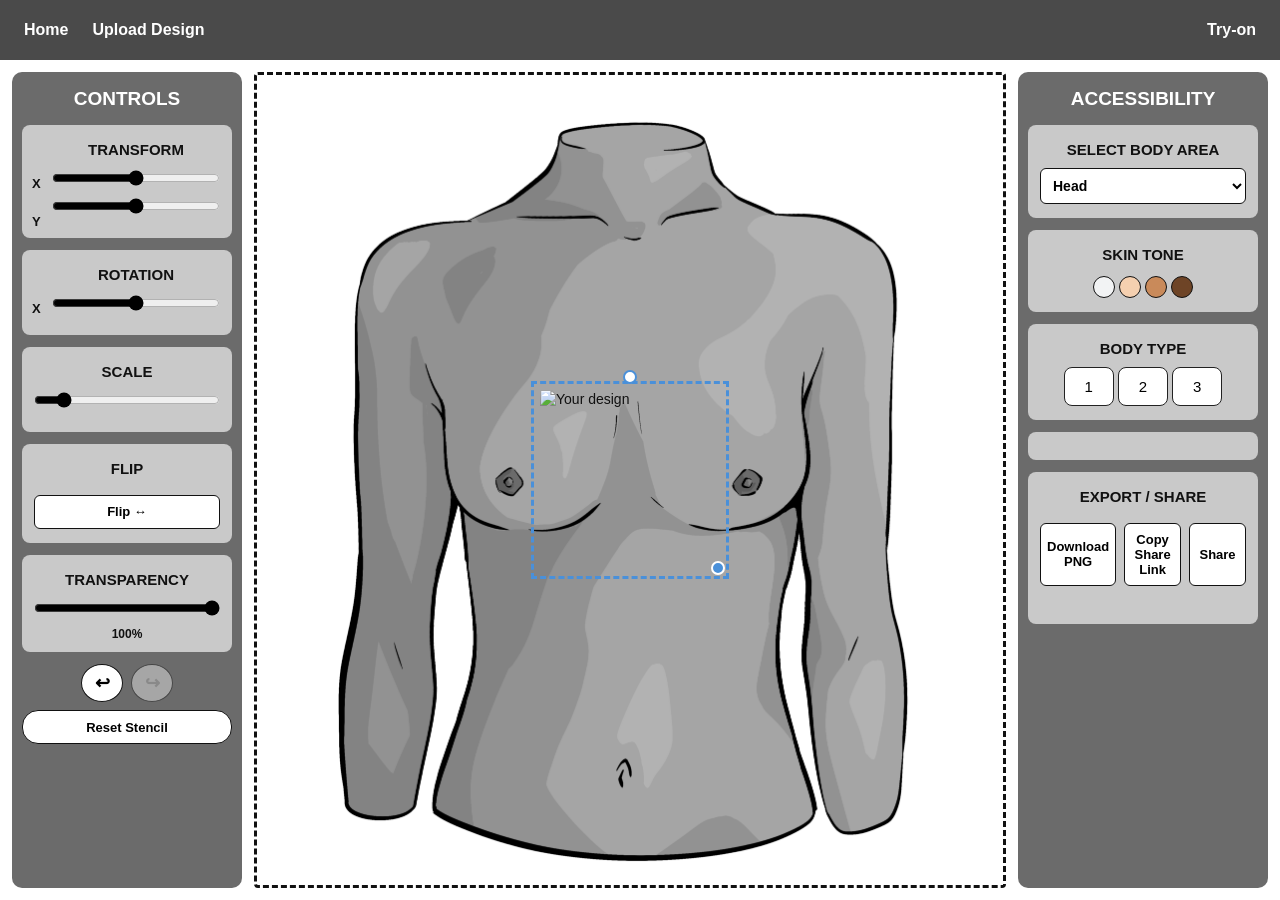
==== try-on.html @ 75bf4122 "ADD/FIX - transparency, flip & clip" ====
<!DOCTYPE html>
<html lang="en">
<head>
    <meta charset="UTF-8">
    <meta name="viewport" content="width=device-width, initial-scale=1.0">
    <title>Try-On</title>
    <link rel="icon" type="image/x-icon" href="./assets/favicon 2.png">
    <link rel="stylesheet" href="./css/style.css">

</head>

<body>
    <nav>
        <ul class="nav-links">
            <li><a href="./index.html">Home</a></li>
            <li><a href="./upload.html">Upload Design</a></li>
            <li><a href="/">Try-on</a></li>
        </ul>
    </nav>

<main id="content">

    <section class="left-column">
        <div class="transform-tools">
            <h2>Transform</h2>
            <input type="range" min="-3000" max="3000" value="0" class="slider" id="posX">
            <input type="range" min="-3000" max="3000" value="0" class="slider" id="posY">
        </div>

        <div class="rotation-tools">
            <h2>Rotation</h2>
            <input type="range" min="-180" max="180" value="0" class="slider" id="rotSlider">
        </div>

        <div class="scale-tools">
            <h2>Scale</h2>
            <input type="range" min="40" max="1127" value="220" class="slider" id="scaleSlider">
        </div>

        <div class="flip-tools">
            <h2>Flip</h2>
            <button id="flipHBtn">Flip ↔</button>
        </div>

        <div class="transp-tools">
            <h2>Transparency</h2>
            <input type="range" min="0" max="100" value="100" class="slider" id="opacitySlider">
            <span id="opacityValue">100%</span>
        </div>

        <div class="undo-redo">
            <h2>Undo/Redo</h2>
            <button id="undo-button">Undo</button>
            <button id="redo-button">Redo</button>
            <button id="resetStencilBtn">Reset Stencil</button>
        </div>
    </section>

    <section class="try-on-container">
        <h2>Try On</h2>
        <div class="try-on-area">
            <img id="imgBodyArea" alt="Body area">

            <div class="stencil-box" id="stencilBox">
                <div id="stencilClip">
                    <img id="imgStencil" alt="Your design">
                </div>
                <div class="resize-handle" id="resizeHandle"></div>
                <div class="rotate-handle" id="rotateHandle"></div>
            </div>
        </div>
    </section>


    <section class="right-column">
        <div class="body-area-dropdown">
            <h2>Select Body Area</h2>
            <img src="" alt="Select Body Area" id="imgBodyAreaPreview">
            <select id="body-area-select" onchange="changeBodyArea(this.value)">
                <option value="head">Head</option>
                <option value="throat">Throat</option>
                <option value="ear">Ear</option>
                <option value="torso">Torso</option>
                <option value="ribs">Ribs</option>
                <option value="back">Back</option>
                <option value="armInside">Arm Inside</option>
                <option value="armOutside">Arm Outside</option>
                <option value="knuckles">Knuckles</option>
                <option value ="hip">Hip</option>
                <option value="legSide">Leg Side</option>
                <option value="legFront">Leg Front</option>
                <option value="legBack">Leg Back</option>
            </select>
        </div>

        <div class="skin-tone">
            <h2>Skin Tone</h2>
            <button onclick="changeSkinTone('greyscale')">Default</button>
            <button onclick="changeSkinTone('light')">Light</button>
            <button onclick="changeSkinTone('medium')">Medium</button>
            <button onclick="changeSkinTone('dark')">Dark</button>
        </div>

        <div class="body-type">
            <h2>Body Type</h2>
            <button onclick="changeBodyType('1')">1</button>
            <button onclick="changeBodyType('2')">2</button>
            <button onclick="changeBodyType('3')">3</button>
        </div>

        <div class="pain-overlay">

        </div>

        <div class="export-tools">
            <h2>Export / Share</h2>
            <button id="downloadBtn">Download PNG</button>
            <button id="copyLinkBtn">Copy Share Link</button>
            <button id="shareBtn">Share</button>
            <p id="shareStatus"></p>
        </div>

    </section>

    <script src="./javascript/GSAP Plug-in's/gsap.min.js" defer></script>

    <script src="./javascript/GSAP Plug-in's/Draggable.min.js" defer></script>
    <script src="./javascript/GSAP Plug-in's/ScrollTrigger.min.js" defer></script>
    <script src="./javascript/GSAP Plug-in's/Flip.min.js" defer></script>

    <script src="./javascript/animations.js" defer></script>
    <script src="./javascript/try-on-page.js" defer></script>
    
</main>

</body>
</html>
---- css/style.css ----
.img-upload{
    display: flex;
    align-items: center;
    justify-content: center;
}

#drop-area{
    width: 400px;
    height: 300px;
    padding: 20px;
    background: #f2f3f4;
    text-align: center;
    border-radius: 10px;
}

#img-view{
    width: 100%;
    height: 100%;
    border-radius: 20px;
    border: 3px dashed #380808;
    background: #f2f3f4;
    background-position: center;
    background-size: cover;
}

#img-view img{
    width: 100px;
    margin-top: 25px;
}

:root {
  --description-fade: rgba(5, 5, 5, 0.35);
  --gap: 10px;
  --radius: 8px;
}

/*body {
  display: flex;
  justify-content: center;
  align-items: center;
  min-height: 100vh;
}*/

.flash-wall {
  width: 90vmin;
  background: lightcoral;
  position: relative;
  overflow: hidden;
  color-scheme: dark;
  padding-bottom: 10px; /* so bottom row isn't touching the edge */
}

.gallery {
  display: grid;
  grid-template-columns: repeat(4, 1fr);
  gap: 1rem;
  padding: 10px;
}

.item {
  cursor: pointer;
  font-size: 0;
  aspect-ratio: 1/1;
  overflow: hidden;
  border-radius: 10px;
  background-color: transparent;

  /* <-- CENTRE the image inside the tile */
  display: flex;
  align-items: center;
  justify-content: center;
}

.gallery img, .item img {
  width: 100%;
  height: 100%;
  aspect-ratio: 1/1;
  object-fit: contain;
  padding: 12%;
  border-radius: 10px;
  background-color: transparent;
}


.detail {
  position: absolute;
  top: 0;
  left: 50%; /* OG needs this, otherwise xPercent: -50 pushes it off-screen */
  width: 80vmin;
  height: 80vmin;
  z-index: 100;
  cursor: pointer;
  visibility: hidden;
  background: transparent;
  overflow: hidden;
  display: flex;
  flex-direction: column;
}

.detail img {
  display: block;
  width: 100%;
  height: 100%;
  flex: 1;
  min-height: 0;
  object-fit: contain;
  padding: 5%;
}

.detail .content {
  position: relative;
  width: 100%;
  padding: 16px 20px;
  background: #0a0a0a;
  color: white;
  flex-shrink: 0;
}

.detail .title {
  font-size: 1.8rem;
  font-weight: 800;
  text-transform: uppercase;
}

.detail .description {
  font-size: 1rem;
  opacity: 0.8;
  margin-top: 4px;
}







.upload-section {
    min-height: 100vh;
    display: flex;
    justify-content: center;
    align-items: center;
    padding: 40px 20px;
  }

  .img-upload {
    display: flex;
    flex-direction: column;
    align-items: center;
    gap: 16px;
    text-align: center;
    width: min(90vw, 600px);
  }

  /* ===== DROP BOX = COMPARISON BOX ===== */
  #drop-area {
    position: relative;
    width: min(90vw, 560px);
    aspect-ratio: 1 / 1;
    overflow: hidden; /* clips the wipe to INSIDE the box */
    background: #eef1f4;
    border-radius: 12px;
    border: 2px dashed #ccc;
  }

  .comparisonImage {
    position: absolute;
    inset: 0;
    width: 100%;
    height: 100%;
    overflow: hidden;
    display: flex;
    flex-direction: column;
    align-items: center;
    justify-content: center;
  }

  /* BEFORE layer */
  #img-view {
    z-index: 1;
    background-color: #eef1f4;
    background-size: contain;
    background-repeat: no-repeat;
    background-position: center;
  }

  /* AFTER layer - checkerboard for transparent bg */
  #afterLayer {
    z-index: 2;
    visibility: hidden; /* shown only after Convert */
    background-color: #fff;
    background-image:
      linear-gradient(45deg, #ddd 25%, transparent 25%),
      linear-gradient(-45deg, #ddd 25%, transparent 25%),
      linear-gradient(45deg, transparent 75%, #ddd 75%),
      linear-gradient(-45deg, transparent 75%, #ddd 75%);
    background-size: 20px 20px;
    background-position: 0 0, 0 10px, 10px -10px, -10px 0px;
  }

  #afterImg {
    width: 100%;
    height: 100%;
    object-fit: contain;
    object-position: center;
  }

  .upload-overlay {
    position: absolute;
    inset: 0;
    z-index: 3;
    cursor: pointer;
  }

  #uploadIcon {
    width: 80px;
    opacity: .6;
    pointer-events: none;
  }

  #uploadHint {
    pointer-events: none;
    color: #555;
    margin-top: 10px;
  }

  button {
    padding: 10px 20px;
    border-radius: 8px;
    border: 1px solid #222;
    background: #fff;
    cursor: pointer;
    font-size: 15px;
  }
  button:disabled { opacity: .4; cursor: not-allowed; }

  #tryOnBtn {
    text-decoration: none;
    color: #222;
    font-weight: bold;
    border: 1px solid #222;
    padding: 10px 20px;
    border-radius: 8px;
  }

  /* ===== SECTION BELOW - what you scroll TO after wipe ===== */
  .next-section {
    min-height: 100vh;
    padding: 40px 20px;
    background: #ffb3b3;
    text-align: center;
  }










/* Try-On Page Only */

/* ---------- Base ---------- */

body {
    margin: 0;
    background: #fff;
    font-family: Arial, Helvetica, sans-serif;
    color: #111;
    font-size: 14px;
    line-height: 1.4;
}

* {
    box-sizing: border-box;
}

/* ---------- Nav ---------- */

nav {
    height: 60px;
    background: #4a4a4a;
    display: flex;
    align-items: center;
    padding: 0 24px;
}

.nav-links {
    list-style: none;
    margin: 0;
    padding: 0;
    display: flex;
    width: 100%;
    gap: 24px;
    align-items: center;
}

.nav-links a {
    color: #fff;
    text-decoration: none;
    font-weight: 700;
    font-size: 16px;
}

.nav-links li:last-child {
    margin-left: auto;
}

/* ---------- Layout ---------- */

#content {
    display: grid;
    grid-template-columns: 230px 1fr 250px;
    gap: 12px;
    padding: 12px;
    align-items: stretch;
    height: calc(100vh - 60px);
}

/* ---------- Panels ---------- */

.left-column,
.right-column {
    background: #6b6b6b;
    border-radius: 10px;
    padding: 14px 10px;
    display: flex;
    flex-direction: column;
    gap: 12px;
    color: #fff;
    min-width: 0;
}

.left-column::before {
    content: "CONTROLS";
    text-align: center;
    font-size: 19px;
    font-weight: 900;
}

.right-column::before {
    content: "ACCESSIBILITY";
    text-align: center;
    font-size: 19px;
    font-weight: 900;
}

/* ---------- Cards ---------- */

.transform-tools,
.rotation-tools,
.scale-tools,
.undo-redo,
.body-area-dropdown,
.skin-tone,
.body-type,
.pain-overlay,
.export-tools {
    background: #c9c9c9;
    color: #111;
    border-radius: 8px;
    padding: 14px 12px;
    text-align: center;
}

.transform-tools h2,
.rotation-tools h2,
.scale-tools h2,
.undo-redo h2,
.body-area-dropdown h2,
.skin-tone h2,
.body-type h2,
.pain-overlay h2,
.export-tools h2 {
    margin: 0 0 8px;
    font-size: 15px;
    font-weight: 900;
    text-transform: uppercase;
}

/* ---------- Left: Sliders ---------- */

.slider {
    width: 100%;
    accent-color: #000;
    height: 20px;
    cursor: pointer;
    margin: 8px 0;
    display: block;
}

.slider::-webkit-slider-thumb {
    width: 18px;
    height: 18px;
}

.slider::-moz-range-thumb {
    width: 18px;
    height: 18px;
    border-radius: 50%;
    background: #111;
    border: none;
}

/* ---------- Left: Transform X / Y ---------- */

.transform-tools {
    position: relative;
    padding-left: 30px;
}

.transform-tools::before {
    content: "X";
    position: absolute;
    left: 10px;
    top: 50px;
    font-weight: 900;
    font-size: 13px;
}

.transform-tools::after {
    content: "Y";
    position: absolute;
    left: 10px;
    top: 88px;
    font-weight: 900;
    font-size: 13px;
}

/* ---------- Left: Rotation ---------- */
/* Your HTML has 1 slider, so only 1 slider is shown. No fake 2nd one. */

.rotation-tools {
    position: relative;
    padding-left: 30px;
}

.rotation-tools::before {
    content: "X";
    position: absolute;
    left: 10px;
    top: 50px;
    font-weight: 900;
    font-size: 13px;
}

/* ---------- Left: Flip / Transparency ---------- */

.flip-tools,
.transp-tools {
    background: #c9c9c9;
    color: #111;
    border-radius: 8px;
    padding: 14px 12px;
    text-align: center;
}

.flip-tools h2,
.transp-tools h2 {
    margin: 0 0 8px;
    font-size: 15px;
    font-weight: 900;
    text-transform: uppercase;
}

/* Flip buttons */
.flip-tools {
    display: flex;
    flex-wrap: wrap;
    gap: 8px;
    justify-content: center;
}

.flip-tools h2 {
    width: 100%;
}

.flip-tools button {
    flex: 1;
    background: #fff;
    border: 1px solid #111;
    border-radius: 6px;
    padding: 8px 6px;
    font-size: 13px;
    font-weight: 700;
    cursor: pointer;
    min-height: 34px;
}

.flip-tools button.active {
    background: #111;
    color: #fff;
}

/* Transparency slider */
.transp-tools {
    position: relative;
    padding-bottom: 10px;
}

#opacityValue {
    display: block;
    font-size: 12px;
    font-weight: 700;
    margin-top: 2px;
}

/* The design itself - flip + fade live here, separate from your transform */
#imgStencil {
    opacity: 1;
}



/* ---------- Left: Undo / Redo / Reset ---------- */

.undo-redo {
    display: flex;
    flex-wrap: wrap;
    gap: 8px;
    justify-content: center;
    background: transparent;
    padding: 0;
}

.undo-redo h2 {
    display: none;
}

.undo-redo button {
    background: #fff;
    border: 1px solid #111;
    cursor: pointer;
    font-weight: 700;
}

#undo-button,
#redo-button {
    width: 38px;
    height: 38px;
    border-radius: 50%;
    font-size: 0;
    line-height: 1;
    display: flex;
    align-items: center;
    justify-content: center;
}

#undo-button::after {
    content: "↩";
    font-size: 18px;
}

#redo-button::after {
    content: "↪";
    font-size: 18px;
}

#resetStencilBtn {
    width: 100%;
    border-radius: 16px;
    padding: 8px 6px;
    min-height: 34px;
    font-size: 13px;
}

/* ---------- Center: Fixed Area, Whole Image Always Visible ---------- */

.try-on-container {
    display: flex;
    flex-direction: column;
    min-width: 0;
    height: 100%;
    min-height: 0;
}

.try-on-container > h2 {
    display: none;
}

.try-on-area {
    width: 100%;
    height: 100%;
    flex: 1;
    min-height: 0;
    position: relative;
    border: 3px dashed #111;
    border-radius: 4px;
    background: #fff;
    overflow: hidden;
    touch-action: none;
}

/* The fix: take the image OUT of flex layout, pin it to the box,
   and let max-width / max-height do the fitting. */
#imgBodyArea {
    position: absolute;
    inset: 0;
    margin: auto;
    max-width: calc(100% - 16px);
    max-height: calc(100% - 16px);
    width: auto;
    height: auto;
    object-fit: contain;
    display: block;
}

#imgBodyArea:not([src]),
#imgBodyArea[src=""] {
    display: none;
}


/* ---------- Stencil ---------- */

.try-on-area {
    overflow: visible; /* box can go outside body, but not get cut by area */
}

.stencil-box {
    position: absolute;
    left: 50%;
    top: 50%;
    width: 180px;
    aspect-ratio: 1 / 1;
    touch-action: none;
    cursor: grab;
    outline: 3px dashed transparent;
    outline-offset: 6px;
    overflow: visible; /* NEVER clip the box */
}

.stencil-box.selected {
    outline-color: #4a90d9;
    cursor: move;
}

/* Only this layer is masked. It fills the box exactly. */
#stencilClip {
    position: absolute;
    inset: 0;
    overflow: hidden;
    pointer-events: none;
    -webkit-mask-repeat: no-repeat;
    mask-repeat: no-repeat;
}

#imgStencil {
    display: block;
    width: 100%;
    height: 100%;
    object-fit: contain;
    pointer-events: none;
    user-select: none;
    -webkit-user-drag: none;
    touch-action: none;
    transform-origin: center center;
    will-change: transform;
}

/* ---------- Handles ---------- */
.resize-handle,
.rotate-handle {
    position: absolute;
    width: 14px;
    height: 14px;
    border: 2px solid #fff;
    border-radius: 50%;
    touch-action: none;
    z-index: 10;
    display: none;
}

.resize-handle.visible,
.rotate-handle.visible {
    display: block;
}

.resize-handle {
    right: -5px;
    bottom: -5px;
    background: #4a90d9;
    cursor: nwse-resize !important;
}

.rotate-handle {
    left: 50%;
    top: -20px;
    margin-left: -7px;
    background: #fff;
    border-color: #4a90d9;
    cursor: grab;
}


/* ---------- Right: Skin Tone ---------- */
.skin-tone button {
    width: 22px;
    height: 22px;
    border-radius: 50%;
    border: 1px solid #111;
    cursor: pointer;
    padding: 0;
    font-size: 0;
}

.skin-tone button:nth-of-type(1) {
    background: #f2f3f4;
}

.skin-tone button:nth-of-type(2) {
    background: #f5d0b0;
}

.skin-tone button:nth-of-type(3) {
    background: #c98a5a;
}

.skin-tone button:nth-of-type(4) {
    background: #6e4426;
}

/* ---------- Right: Body Area ---------- */

#imgBodyAreaPreview {
    display: none;
}

#body-area-select {
    width: 100%;
    padding: 8px;
    font-size: 14px;
    font-weight: 700;
    border-radius: 6px;
    border: 1px solid #111;
    background: #fff;
    text-transform: capitalize;
}

/* ---------- Right: Body Type / Pain ---------- */
/* Hide these if they are empty in your HTML, so they don't show as a black bar / empty card. */

.body-type:empty,
.pain-overlay:empty {
    display: none;
}

.pain-overlay h2 {
    font-size: 15px;
}

/* ---------- Right: Save / Export ---------- */
/* Shows your real button text. No relabelling. */

.export-tools {
    display: flex;
    flex-wrap: wrap;
    gap: 8px;
    justify-content: center;
}

.export-tools h2 {
    width: 100%;
}

.export-tools button {
    flex: 1;
    background: #fff;
    border: 1px solid #111;
    border-radius: 6px;
    padding: 8px 6px;
    font-size: 13px;
    font-weight: 700;
    cursor: pointer;
    min-height: 34px;
}

#shareStatus {
    width: 100%;
    font-size: 12px;
    min-height: 16px;
    margin: 0;
}

/* ---------- Mobile ---------- */

@media (max-width: 1100px) {
    #content {
        grid-template-columns: 1fr;
    }
    .try-on-container {
        order: 1;
    }
    .left-column {
        order: 2;
    }
    .right-column {
        order: 3;
    }
    .try-on-area {
        height: 400px;
    }
}
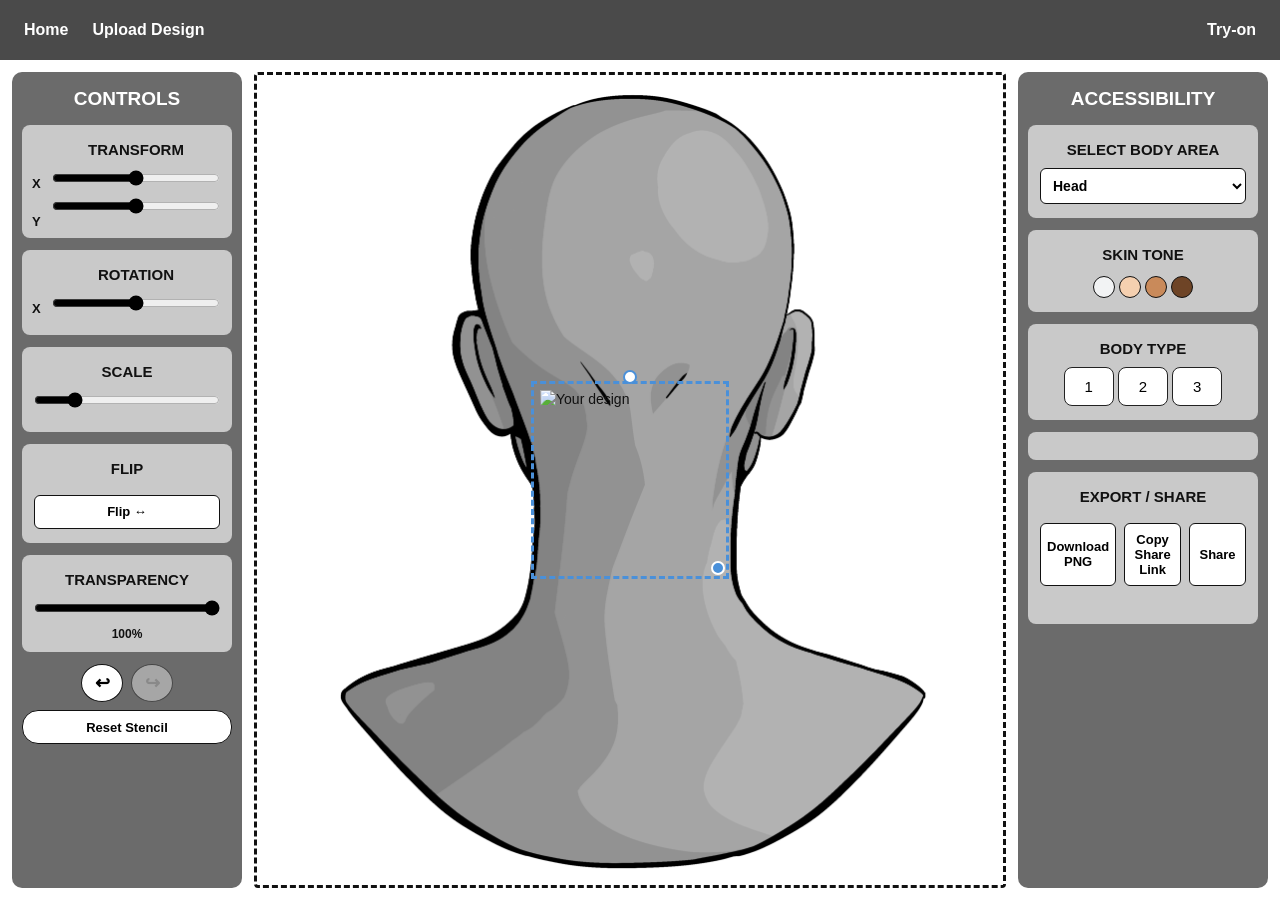
==== commit 5832162c: "FIX - transform box restricted to try-on area" ====
--- a/try-on.html
+++ b/try-on.html
@@ -23,8 +23,8 @@
     <section class="left-column">
         <div class="transform-tools">
             <h2>Transform</h2>
-            <input type="range" min="-3000" max="3000" value="0" class="slider" id="posX">
-            <input type="range" min="-3000" max="3000" value="0" class="slider" id="posY">
+            <input type="range" min="-500" max="500" value="0" class="slider" id="posX">
+            <input type="range" min="-500" max="500" value="0" class="slider" id="posY">
         </div>
 
         <div class="rotation-tools">
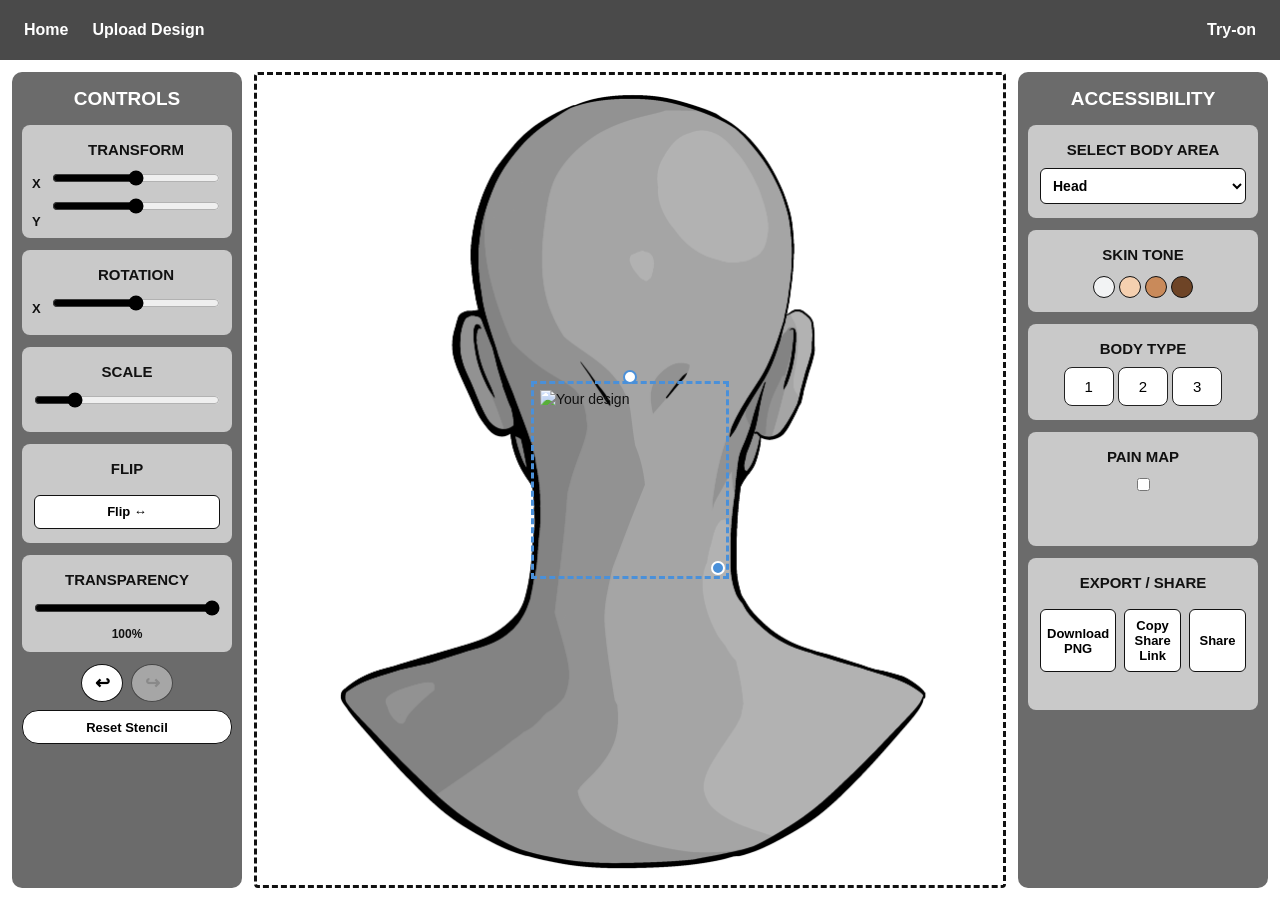
==== commit 25771a3b: "ADD - pain overlay" ====
--- a/try-on.html
+++ b/try-on.html
@@ -57,9 +57,11 @@
     </section>
 
     <section class="try-on-container">
-        <h2>Try On</h2>
         <div class="try-on-area">
-            <img id="imgBodyArea" alt="Body area">
+            <div class="body-wrap">
+                <img id="imgBodyArea" alt="Body area">
+                <img id="imgPainOverlay" alt="Pain map" aria-hidden="true">
+            </div>
 
             <div class="stencil-box" id="stencilBox">
                 <div id="stencilClip">
@@ -70,7 +72,6 @@
             </div>
         </div>
     </section>
-
 
     <section class="right-column">
         <div class="body-area-dropdown">
@@ -109,7 +110,11 @@
         </div>
 
         <div class="pain-overlay">
-
+            <h2>Pain Map</h2>
+            <label class="switch">
+                <input type="checkbox" id="painToggle">
+                <span class="slider round"></span>
+            </label>
         </div>
 
         <div class="export-tools">
--- a/css/style.css
+++ b/css/style.css
@@ -566,55 +566,55 @@
 }
 
 /* ---------- Center: Fixed Area, Whole Image Always Visible ---------- */
-
-.try-on-container {
-    display: flex;
-    flex-direction: column;
-    min-width: 0;
-    height: 100%;
-    min-height: 0;
-}
-
-.try-on-container > h2 {
-    display: none;
-}
-
 .try-on-area {
-    width: 100%;
-    height: 100%;
-    flex: 1;
-    min-height: 0;
+  width: 100%;
+  height: 100%;
+  flex: 1;
+  min-height: 0;
+  position: relative;
+  border: 3px dashed #111;
+  border-radius: 4px;
+  background: #fff;
+  overflow: visible;
+  touch-action: none;
+}
+
+.body-wrap {
+  position: absolute;
+  inset: 0;
+}
+
+/* SAME rules for both - this is what keeps them lined up + the old size */
+#imgBodyArea,
+#imgPainOverlay {
+  position: absolute;
+  inset: 0;
+  margin: auto;
+  max-width: calc(100% - 16px);
+  max-height: calc(100% - 16px);
+  width: auto;
+  height: auto;
+  object-fit: contain;
+}
+
+#imgBodyArea {
+  display: block;
+}
+
+#imgPainOverlay {
+  pointer-events: none;
+  opacity: 0.90;
+  mix-blend-mode: normal;
+  display: none;
+}
+
+#imgPainOverlay.visible {
+  display: block;
+}
+/* ---------- Stencil ---------- */
+
+.try-on-area {
     position: relative;
-    border: 3px dashed #111;
-    border-radius: 4px;
-    background: #fff;
-    overflow: hidden;
-    touch-action: none;
-}
-
-/* The fix: take the image OUT of flex layout, pin it to the box,
-   and let max-width / max-height do the fitting. */
-#imgBodyArea {
-    position: absolute;
-    inset: 0;
-    margin: auto;
-    max-width: calc(100% - 16px);
-    max-height: calc(100% - 16px);
-    width: auto;
-    height: auto;
-    object-fit: contain;
-    display: block;
-}
-
-#imgBodyArea:not([src]),
-#imgBodyArea[src=""] {
-    display: none;
-}
-
-
-/* ---------- Stencil ---------- */
-
-.try-on-area {
     overflow: visible; /* box can go outside body, but not get cut by area */
 }
 
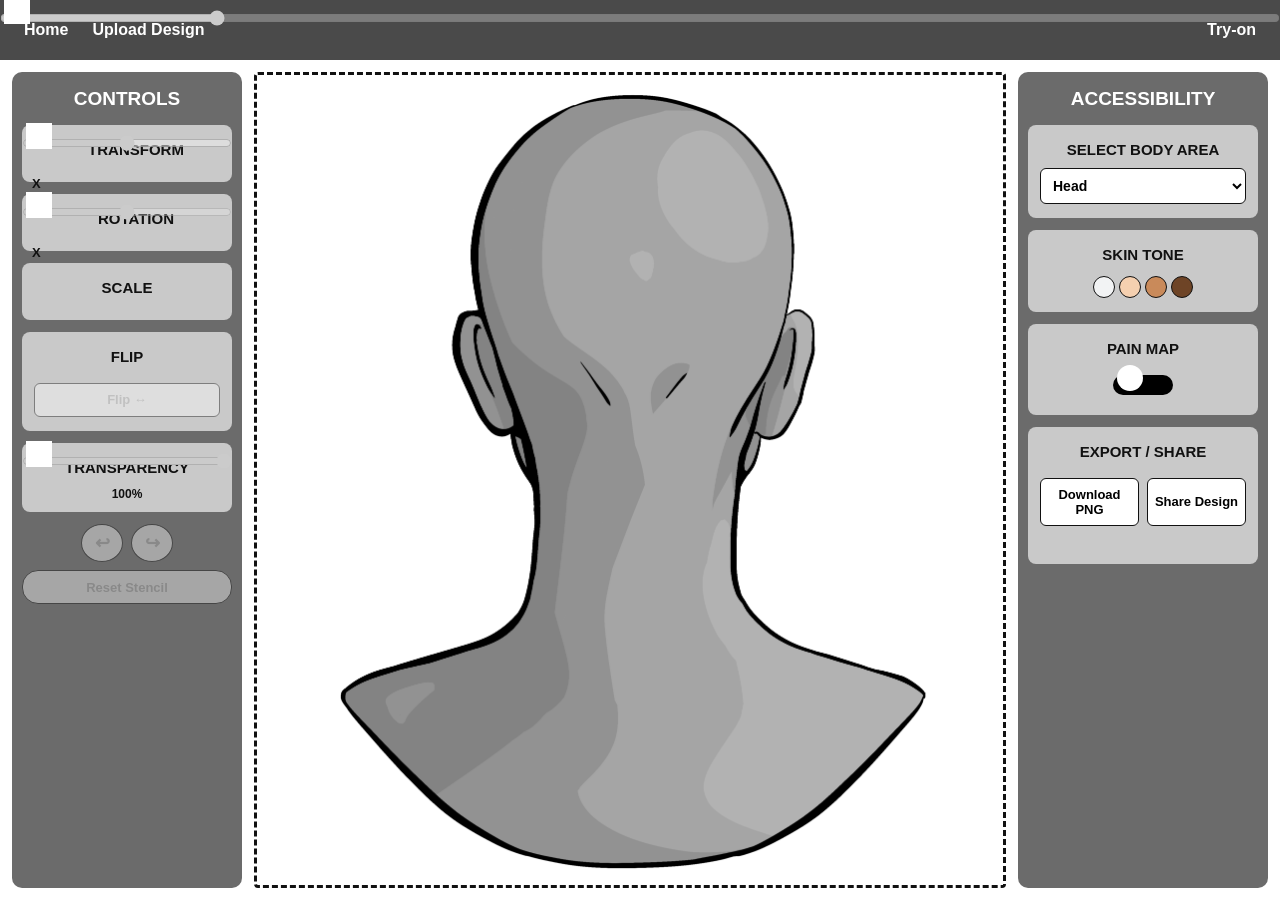
==== commit 7ab0c23e: "FIX - download & share" ====
--- a/try-on.html
+++ b/try-on.html
@@ -120,8 +120,7 @@
         <div class="export-tools">
             <h2>Export / Share</h2>
             <button id="downloadBtn">Download PNG</button>
-            <button id="copyLinkBtn">Copy Share Link</button>
-            <button id="shareBtn">Share</button>
+            <button id="shareBtn">Share Design</button>
             <p id="shareStatus"></p>
         </div>
 
--- a/css/style.css
+++ b/css/style.css
@@ -748,6 +748,68 @@
 
 .pain-overlay h2 {
     font-size: 15px;
+}
+
+.switch {
+  position: relative;
+  display: inline-block;
+  width: 60px;
+  height: 34px;
+}
+
+/* Hide default HTML checkbox */
+.switch input {
+  opacity: 0;
+  width: 0;
+  height: 0;
+}
+
+/* The slider */
+.slider {
+  position: absolute;
+  cursor: pointer;
+  top: 0;
+  left: 0;
+  right: 0;
+  bottom: 0;
+  background-color: black;  
+  -webkit-transition: .4s;
+  transition: .4s;
+}
+
+.slider:before {
+  position: absolute;
+  content: "";
+  height: 26px;
+  width: 26px;
+  left: 4px;
+  bottom: 4px;
+  background-color: white;
+  -webkit-transition: .4s;
+  transition: .4s;
+}
+
+input:checked + .slider {
+  background-color: #2196F3;
+}
+
+input:focus + .slider {
+  box-shadow: 0 0 1px #2196F3;
+}
+
+input:checked + .slider:before {
+  -webkit-transform: translateX(26px);
+  -ms-transform: translateX(26px);
+  transform: translateX(26px);
+}
+
+/* Rounded sliders */
+.slider.round {
+  border-radius: 34px;
+}
+
+.slider.round:before {
+  border-radius: 50%;
 }
 
 /* ---------- Right: Save / Export ---------- */
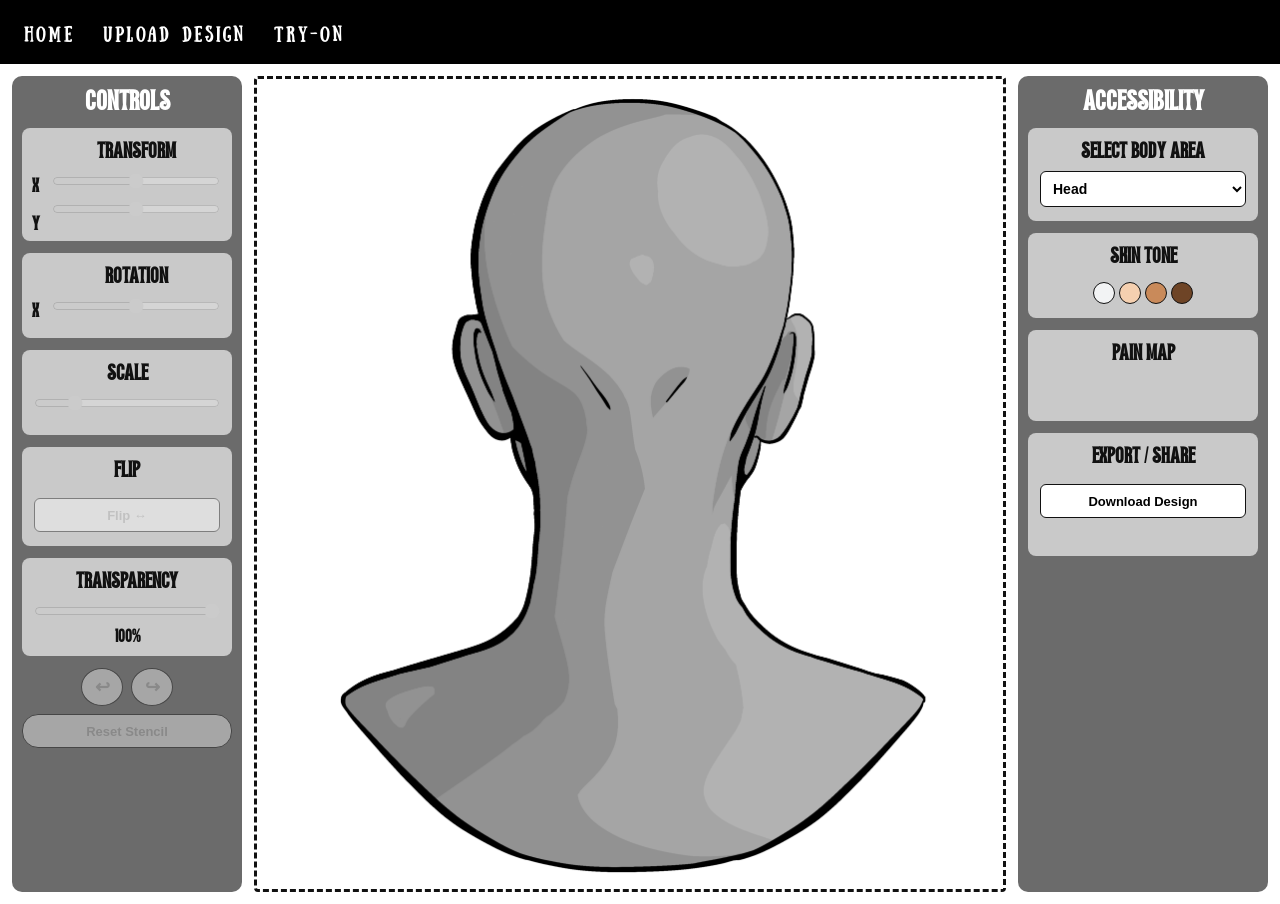
==== commit 7cae47f5: "ADD - home pg css" ====
--- a/try-on.html
+++ b/try-on.html
@@ -113,14 +113,13 @@
             <h2>Pain Map</h2>
             <label class="switch">
                 <input type="checkbox" id="painToggle">
-                <span class="slider round"></span>
+                <span class="toggle-slider round"></span>
             </label>
         </div>
 
         <div class="export-tools">
             <h2>Export / Share</h2>
-            <button id="downloadBtn">Download PNG</button>
-            <button id="shareBtn">Share Design</button>
+            <button id="downloadBtn">Download Design</button>
             <p id="shareStatus"></p>
         </div>
 
--- a/css/style.css
+++ b/css/style.css
@@ -1,3 +1,28 @@
+@font-face {
+  font-family: 'TanJambore';
+  src: url("../assets/Fonts/tanjambore.woff2") format('woff2');
+  font-weight: 400;
+  font-style: normal;
+  font-display: swap;
+}
+
+@font-face {
+  font-family: 'Sunday';
+  src: url("../assets/Fonts/sunday.otf") format('opentype');
+  font-weight: 400;
+  font-style: normal;
+  font-display: swap;
+}
+
+@font-face {
+  font-family: 'Grotesque';
+  src: url("../assets/Fonts/grotesque.otf") format('opentype');
+  font-weight: 400;
+  font-style: normal;
+  font-display: swap;
+}
+
+
 .img-upload{
     display: flex;
     align-items: center;
@@ -33,13 +58,6 @@
   --gap: 10px;
   --radius: 8px;
 }
-
-/*body {
-  display: flex;
-  justify-content: center;
-  align-items: center;
-  min-height: 100vh;
-}*/
 
 .flash-wall {
   width: 90vmin;
@@ -261,15 +279,11 @@
 
 /* Try-On Page Only */
 
-/* ---------- Base ---------- */
-
 body {
     margin: 0;
     background: #fff;
-    font-family: Arial, Helvetica, sans-serif;
+    font-family: "TANJambore", Arial, Helvetica, sans-serif;
     color: #111;
-    font-size: 14px;
-    line-height: 1.4;
 }
 
 * {
@@ -750,67 +764,6 @@
     font-size: 15px;
 }
 
-.switch {
-  position: relative;
-  display: inline-block;
-  width: 60px;
-  height: 34px;
-}
-
-/* Hide default HTML checkbox */
-.switch input {
-  opacity: 0;
-  width: 0;
-  height: 0;
-}
-
-/* The slider */
-.slider {
-  position: absolute;
-  cursor: pointer;
-  top: 0;
-  left: 0;
-  right: 0;
-  bottom: 0;
-  background-color: black;  
-  -webkit-transition: .4s;
-  transition: .4s;
-}
-
-.slider:before {
-  position: absolute;
-  content: "";
-  height: 26px;
-  width: 26px;
-  left: 4px;
-  bottom: 4px;
-  background-color: white;
-  -webkit-transition: .4s;
-  transition: .4s;
-}
-
-input:checked + .slider {
-  background-color: #2196F3;
-}
-
-input:focus + .slider {
-  box-shadow: 0 0 1px #2196F3;
-}
-
-input:checked + .slider:before {
-  -webkit-transform: translateX(26px);
-  -ms-transform: translateX(26px);
-  transform: translateX(26px);
-}
-
-/* Rounded sliders */
-.slider.round {
-  border-radius: 34px;
-}
-
-.slider.round:before {
-  border-radius: 50%;
-}
 
 /* ---------- Right: Save / Export ---------- */
 /* Shows your real button text. No relabelling. */
@@ -844,6 +797,232 @@
     min-height: 16px;
     margin: 0;
 }
+
+/* Pain Map switch - renamed so it can't break the left sliders */
+.switch {
+  position: relative;
+  display: inline-block;
+  width: 60px;
+  height: 34px;
+}
+.switch input {
+  opacity: 0;
+  width: 0;
+  height: 0;
+}
+.pain-toggle {
+  position: absolute;
+  cursor: pointer;
+  top: 0; left: 0; right: 0; bottom: 0;
+  background-color: black;
+  transition: .4s;
+}
+.pain-toggle:before {
+  position: absolute;
+  content: "";
+  height: 26px;
+  width: 26px;
+  left: 4px;
+  bottom: 4px;
+  background-color: white;
+  transition: .4s;
+}
+input:checked + .pain-toggle {
+  background-color: #2196F3;
+}
+input:checked + .pain-toggle:before {
+  transform: translateX(26px);
+}
+.pain-toggle.round {
+  border-radius: 34px;
+}
+.pain-toggle.round:before {
+  border-radius: 50%;
+}
+
+
+/* ========== HOME PAGE - layout + fonts + colours + light styling ========== */
+/* No backgrounds, no splats, no waves */
+
+/* --- Nav --- */
+nav {
+  background: black;
+  height: 64px;
+  display: flex;
+  align-items: center;
+  justify-content: space-between;
+  padding: 0 24px;
+  overflow: hidden; /* stops logo spilling out */
+}
+.logo {
+  display: flex;
+  align-items: center;
+  flex-shrink: 0;
+}
+.logo img {
+  height: 44px; /* was way bigger, this fits inside 64px nav */
+  width: auto;
+  max-width: 140px;
+  object-fit: contain;
+  display: block;
+  filter: invert();
+}
+.nav-links {
+  display: flex;
+  gap: 28px;
+  margin: 0;
+  padding: 0;
+}
+/* Kills the old Try-On rule that pushed Try-on to the far right */
+.nav-links li:last-child {
+  margin-left: 0;
+}
+.nav-links a {
+  font-family: 'Sunday', Arial, sans-serif;
+  color: #fff;
+  font-size: 15px;
+  letter-spacing: 3px;
+  padding: 6px 0;
+  border-bottom: 2px solid transparent;
+}
+.nav-links a:hover {
+  border-bottom-color: #fff;
+}
+
+/* --- Hero --- */
+.hero-section {
+  padding: 80px 20px 70px;
+  text-align: center;
+}
+.hero {
+  max-width: 720px;
+  margin: 0 auto;
+  display: flex;
+  flex-direction: column;
+  align-items: center;
+  gap: 18px; /* forces space between WELCOME / TITLE / TEXT / BUTTON */
+}
+.hero h2 {
+  font-family: 'Sunday', Arial, sans-serif;
+  color: #111;
+  font-size: 18px;
+  font-weight: 400;
+  letter-spacing: 2px;
+  text-transform: uppercase;
+  margin: 0;
+}
+.hero h1 {
+  font-family: 'TanJambore', Arial, sans-serif;
+  color: #3A1400;
+  font-size: clamp(56px, 10vw, 110px);
+  line-height: 1.05; /* was 0.85 - that's what caused the overlap */
+  margin: 0;
+}
+.hero p {
+  font-family: 'Grotesque', Arial, sans-serif;
+  color: #111;
+  font-size: 17px;
+  max-width: 520px;
+  margin: 0;
+  line-height: 1.6;
+}
+.hero button {
+  font-family: 'TanJambore', Arial, sans-serif;
+  color: #fff;
+  background: #4A1A00;
+  border: 2px solid #4A1A00;
+  border-radius: 10px;
+  padding: 14px 28px;
+  font-size: 20px;
+  cursor: pointer;
+}
+
+/* --- Features --- */
+.features-section, .hiw-section {
+  max-width: 1000px;
+  margin: 0 auto;
+  padding: 60px 20px;
+  text-align: center;
+}
+.features-section {
+  border-top: 1px solid #ddd;
+}
+.features-section h2, .hiw-section h2 {
+  font-family: 'TanJambore', Arial, sans-serif;
+  color: #3A1400;
+  font-size: 38px;
+  margin: 0 0 8px;
+}
+.features {
+  display: grid;
+  grid-template-columns: repeat(3, 1fr);
+  gap: 20px;
+  text-align: left;
+  margin-top: 28px;
+}
+.feature {
+  border: 1px solid #ddd;
+  border-radius: 14px;
+  padding: 22px;
+  transition: transform 0.15s, border-color 0.15s;
+}
+.feature:hover {
+  transform: translateY(-3px);
+  border-color: #4A1A00;
+}
+.feature h3 {
+  font-family: 'TanJambore', Arial, sans-serif;
+  color: #111;
+  font-size: 20px;
+  margin: 0 0 8px;
+}
+.feature p, .how-it-works p {
+  font-family: 'Grotesque', Arial, sans-serif;
+  color: #111;
+  line-height: 1.6;
+  margin: 0 0 8px;
+}
+
+/* --- How it works --- */
+.hiw-section {
+  border-top: 1px solid #ddd;
+}
+.how-it-works {
+  border: 1px solid #ddd;
+  border-radius: 14px;
+  padding: 28px;
+  max-width: 640px;
+  margin: 0 auto;
+  text-align: left;
+}
+.how-it-works p {
+  padding-bottom: 10px;
+  margin-bottom: 10px;
+  border-bottom: 1px dashed #ddd;
+}
+.how-it-works p:last-child {
+  border-bottom: none;
+  margin-bottom: 0;
+  padding-bottom: 0;
+}
+
+/* --- Footer --- */
+footer {
+  text-align: center;
+  padding: 28px 20px;
+  font-family: 'Grotesque', Arial, sans-serif;
+  color: #111;
+  border-top: 1px solid #ddd;
+  font-size: 14px;
+  line-height: 1.6;
+}
+
+@media (max-width: 700px) {
+  .features { grid-template-columns: 1fr; }
+  .hero-section { padding: 60px 20px 50px; }
+}
+
+
 
 /* ---------- Mobile ---------- */
 
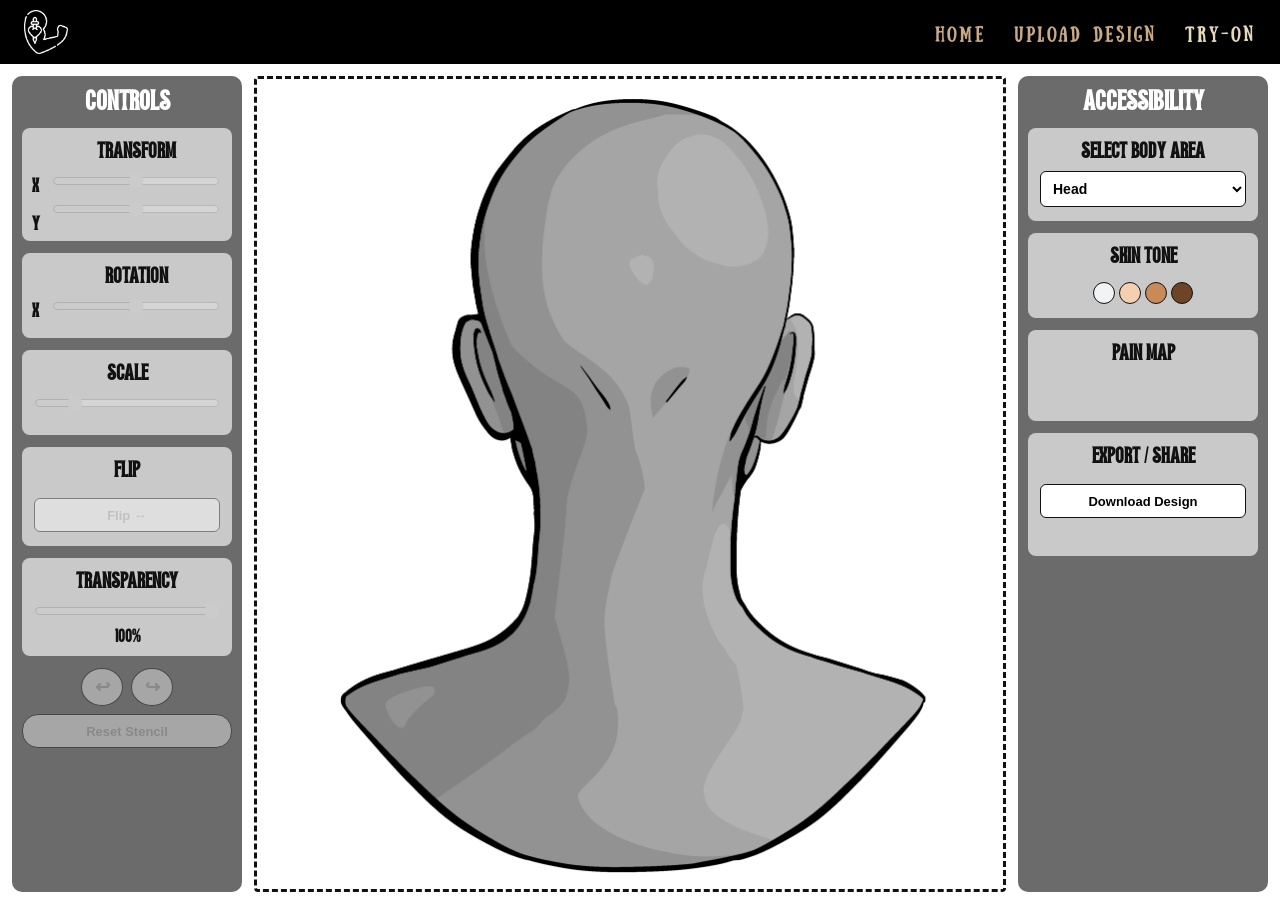
==== commit 3a883b6e: "ADD - fonts" ====
--- a/try-on.html
+++ b/try-on.html
@@ -11,10 +11,11 @@
 
 <body>
     <nav>
+        <a href="/" class="logo"><img src="./assets/nav logo.png" alt="X Marks the Spot"></a>
         <ul class="nav-links">
             <li><a href="./index.html">Home</a></li>
             <li><a href="./upload.html">Upload Design</a></li>
-            <li><a href="/">Try-on</a></li>
+            <li><a href="/" class="active">Try-on</a></li>
         </ul>
     </nav>
 
--- a/css/style.css
+++ b/css/style.css
@@ -841,8 +841,6 @@
 }
 
 
-/* ========== HOME PAGE - layout + fonts + colours + light styling ========== */
-/* No backgrounds, no splats, no waves */
 
 /* --- Nav --- */
 nav {
@@ -869,6 +867,7 @@
 }
 .nav-links {
   display: flex;
+  justify-content: flex-end;
   gap: 28px;
   margin: 0;
   padding: 0;
@@ -879,45 +878,61 @@
 }
 .nav-links a {
   font-family: 'Sunday', Arial, sans-serif;
-  color: #fff;
+  color: #c8aa84;
   font-size: 15px;
   letter-spacing: 3px;
   padding: 6px 0;
   border-bottom: 2px solid transparent;
 }
 .nav-links a:hover {
-  border-bottom-color: #fff;
-}
-
-/* --- Hero --- */
+  color: #e6d8ba;
+}
+
+.nav-links a.active {
+  color: #e6d8ba;
+}
+
+/* --- Hero - your image as bg --- */
 .hero-section {
-  padding: 80px 20px 70px;
+  position: relative;
+  overflow: hidden;
+  background-image: url("../assets/bg.png");
+  background-size: cover;
+  background-position: center;
+  background-repeat: no-repeat;
+  padding: 80px 20px 90px;
   text-align: center;
 }
+
 .hero {
+  position: relative;
+  z-index: 2; /* text stays ON TOP of splats */
   max-width: 720px;
   margin: 0 auto;
   display: flex;
   flex-direction: column;
   align-items: center;
-  gap: 18px; /* forces space between WELCOME / TITLE / TEXT / BUTTON */
-}
+  gap: 18px;
+}
+
 .hero h2 {
-  font-family: 'Sunday', Arial, sans-serif;
+  font-family: 'Grotesque', Arial, sans-serif;
   color: #111;
-  font-size: 18px;
-  font-weight: 400;
-  letter-spacing: 2px;
+  font-size: 20px;
+  font-weight: 700;
   text-transform: uppercase;
+  padding-bottom: 27px;
   margin: 0;
 }
+
 .hero h1 {
   font-family: 'TanJambore', Arial, sans-serif;
   color: #3A1400;
   font-size: clamp(56px, 10vw, 110px);
-  line-height: 1.05; /* was 0.85 - that's what caused the overlap */
+  line-height: 1.05;
   margin: 0;
 }
+
 .hero p {
   font-family: 'Grotesque', Arial, sans-serif;
   color: #111;
@@ -926,6 +941,7 @@
   margin: 0;
   line-height: 1.6;
 }
+
 .hero button {
   font-family: 'TanJambore', Arial, sans-serif;
   color: #fff;
@@ -935,6 +951,61 @@
   padding: 14px 28px;
   font-size: 20px;
   cursor: pointer;
+  transition: transform 0.15s, box-shadow 0.15s;
+}
+
+.hero button:hover {
+  transform: translateY(-2px);
+  box-shadow: 0 6px 0 rgba(74, 26, 0, 0.25);
+}
+
+/* --- Splats - using <img>, not background-image --- */
+.splat {
+  position: absolute;
+  z-index: 1;
+  pointer-events: none;
+}
+
+.splat img {
+  width: 100%;
+  height: 100%;
+  object-fit: contain;
+  display: block;
+  opacity: 0.95;
+}
+
+/* Left - bottom left corner, like reference */
+.splat-left {
+  width: 400px;
+  height: auto;
+  left: -150px;
+  bottom: 10px;
+}
+
+/* Right - top right corner, like reference */
+.splat-right {
+  width: 400px;
+  height: auto;
+  right: -150px;
+  top: 20px;
+  transform: scaleX(-1); /* mirror it so it looks different */
+}
+
+@media (max-width: 700px) {
+  .splat-left {
+    width: 140px;
+    height: 140px;
+    left: -50px;
+    bottom: 10px;
+    opacity: 0.5;
+  }
+  .splat-right {
+    width: 130px;
+    height: 130px;
+    right: -50px;
+    top: 20px;
+    opacity: 0.5;
+  }
 }
 
 /* --- Features --- */
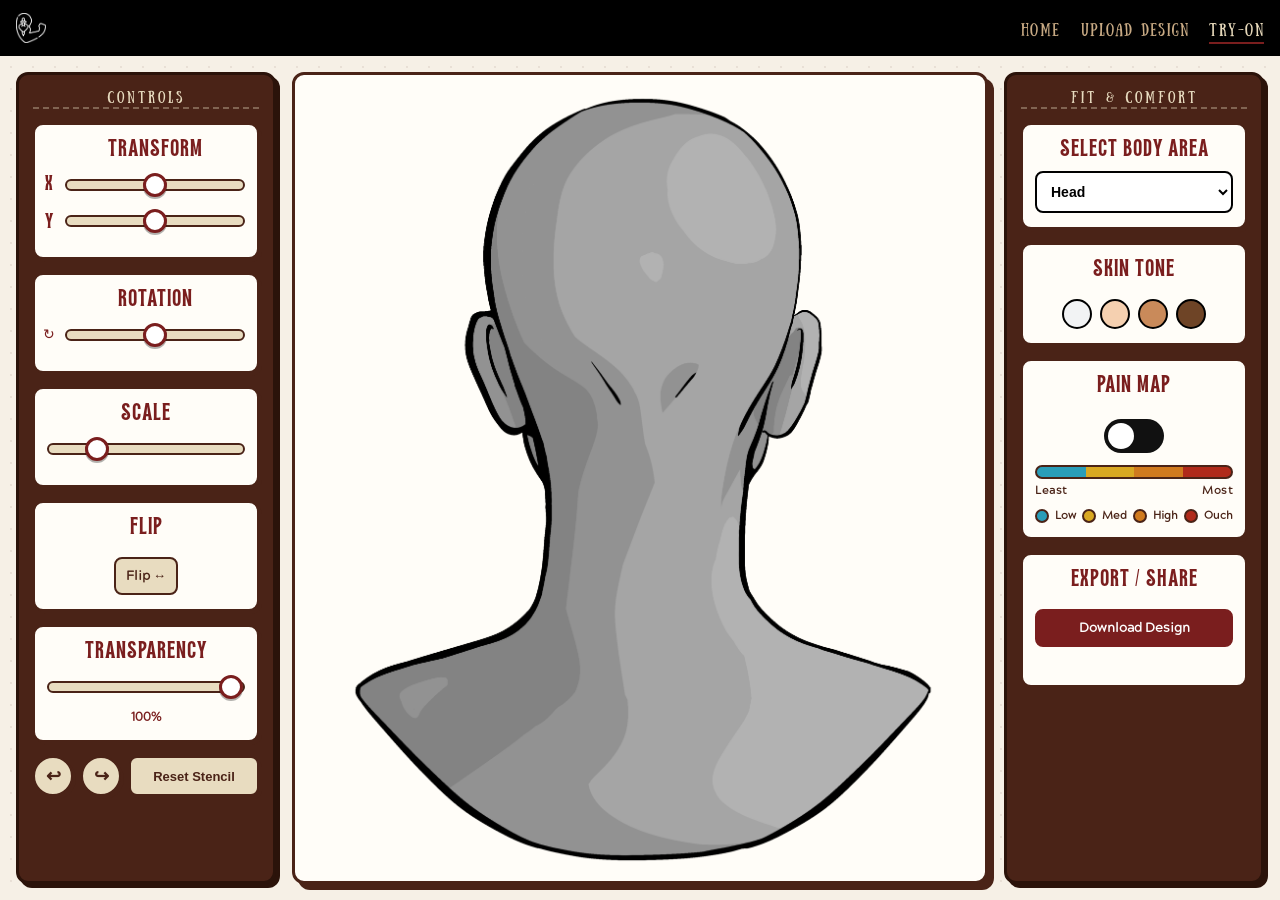
==== commit 147b9c84: "FIX - rotate & resize working on mobile" ====
--- a/try-on.html
+++ b/try-on.html
@@ -114,8 +114,22 @@
             <h2>Pain Map</h2>
             <label class="switch">
                 <input type="checkbox" id="painToggle">
-                <span class="toggle-slider round"></span>
+                <span class="pain-toggle round"></span>
             </label>
+
+            <div class="pain-scale">
+                <div class="pain-scale-bar"></div>
+                <div class="pain-scale-labels">
+                    <span>Least</span>
+                    <span>Most</span>
+                </div>
+                <div class="pain-scale-ticks">
+                    <span class="dot dot-blue"></span><span>Low</span>
+                    <span class="dot dot-yellow"></span><span>Med</span>
+                    <span class="dot dot-orange"></span><span>High</span>
+                    <span class="dot dot-red"></span><span>Ouch</span>
+                </div>
+            </div>
         </div>
 
         <div class="export-tools">
--- a/css/style.css
+++ b/css/style.css
@@ -1,1116 +1,1011 @@
+/* X MARKS THE SPOT - style.css
+   Fonts / Vars / Base / Nav / Home / Upload / Try-On / Responsive */
+
+/* ============================================================
+   FONTS
+   ============================================================ */
 @font-face {
-  font-family: 'TanJambore';
-  src: url("../assets/Fonts/tanjambore.woff2") format('woff2');
-  font-weight: 400;
-  font-style: normal;
-  font-display: swap;
-}
-
+    font-family: 'TanJambore';
+    src: url("../assets/Fonts/tanjambore.woff2") format('woff2');
+    font-weight: 400; font-style: normal; font-display: swap;
+}
 @font-face {
-  font-family: 'Sunday';
-  src: url("../assets/Fonts/sunday.otf") format('opentype');
-  font-weight: 400;
-  font-style: normal;
-  font-display: swap;
-}
-
+    font-family: 'Sunday';
+    src: url("../assets/Fonts/sunday.otf") format('opentype');
+    font-weight: 400; font-style: normal; font-display: swap;
+}
 @font-face {
-  font-family: 'Grotesque';
-  src: url("../assets/Fonts/grotesque.otf") format('opentype');
-  font-weight: 400;
-  font-style: normal;
-  font-display: swap;
-}
-
-
-.img-upload{
-    display: flex;
-    align-items: center;
-    justify-content: center;
-}
-
-#drop-area{
-    width: 400px;
-    height: 300px;
-    padding: 20px;
-    background: #f2f3f4;
-    text-align: center;
-    border-radius: 10px;
-}
-
-#img-view{
-    width: 100%;
-    height: 100%;
-    border-radius: 20px;
-    border: 3px dashed #380808;
-    background: #f2f3f4;
-    background-position: center;
-    background-size: cover;
-}
-
-#img-view img{
-    width: 100px;
-    margin-top: 25px;
-}
-
+    font-family: 'Grotesque';
+    src: url("../assets/Fonts/grotesque.otf") format('opentype');
+    font-weight: 400; font-style: normal; font-display: swap;
+}
+
+/* ============================================================
+   VARIABLES
+   ============================================================ */
 :root {
-  --description-fade: rgba(5, 5, 5, 0.35);
-  --gap: 10px;
-  --radius: 8px;
-}
-
-.flash-wall {
-  width: 90vmin;
-  background: lightcoral;
-  position: relative;
-  overflow: hidden;
-  color-scheme: dark;
-  padding-bottom: 10px; /* so bottom row isn't touching the edge */
-}
-
-.gallery {
-  display: grid;
-  grid-template-columns: repeat(4, 1fr);
-  gap: 1rem;
-  padding: 10px;
-}
-
-.item {
-  cursor: pointer;
-  font-size: 0;
-  aspect-ratio: 1/1;
-  overflow: hidden;
-  border-radius: 10px;
-  background-color: transparent;
-
-  /* <-- CENTRE the image inside the tile */
-  display: flex;
-  align-items: center;
-  justify-content: center;
-}
-
-.gallery img, .item img {
-  width: 100%;
-  height: 100%;
-  aspect-ratio: 1/1;
-  object-fit: contain;
-  padding: 12%;
-  border-radius: 10px;
-  background-color: transparent;
-}
-
-
-.detail {
-  position: absolute;
-  top: 0;
-  left: 50%; /* OG needs this, otherwise xPercent: -50 pushes it off-screen */
-  width: 80vmin;
-  height: 80vmin;
-  z-index: 100;
-  cursor: pointer;
-  visibility: hidden;
-  background: transparent;
-  overflow: hidden;
-  display: flex;
-  flex-direction: column;
-}
-
-.detail img {
-  display: block;
-  width: 100%;
-  height: 100%;
-  flex: 1;
-  min-height: 0;
-  object-fit: contain;
-  padding: 5%;
-}
-
-.detail .content {
-  position: relative;
-  width: 100%;
-  padding: 16px 20px;
-  background: #0a0a0a;
-  color: white;
-  flex-shrink: 0;
-}
-
-.detail .title {
-  font-size: 1.8rem;
-  font-weight: 800;
-  text-transform: uppercase;
-}
-
-.detail .description {
-  font-size: 1rem;
-  opacity: 0.8;
-  margin-top: 4px;
-}
-
-
-
-
-
-
-
-.upload-section {
-    min-height: 100vh;
-    display: flex;
-    justify-content: center;
-    align-items: center;
-    padding: 40px 20px;
-  }
-
-  .img-upload {
+    --black: #111111; --ink: #0e0e0e; --red: #7a1e1e;
+    --olive: #7d7a3a; --olive-dark: #5c5a28;
+    --slate: #2f4a5e; --slate-dark: #1e3446;
+    --tan: #d9c49a; --tan-light: #e8dcc0; --brown: #4a2317;
+    --cream: #f6f0e6; --paper: #fffdf8; --white: #ffffff;
+    --flash-bg: url("../assets/flash-wall-bg.png");
+}
+
+/* ============================================================
+   BASE
+   ============================================================ */
+* { box-sizing: border-box; }
+html, body { margin: 0; -webkit-overflow-scrolling: touch; }
+body {
+    overflow-x: hidden; overflow-y: scroll;
+    background: var(--cream); color: var(--black);
+    font-family: "Grotesque", Arial, sans-serif;
+}
+.eyebrow {
+    font-family: "Sunday", Arial, sans-serif; font-size: 12px;
+    letter-spacing: 3px; color: var(--red); margin: 0 0 12px;
+}
+
+/* ============================================================
+   NAV
+   ============================================================ */
+nav {
+    width: 100%; height: 56px; position: fixed; top: 0; left: 0; z-index: 999;
+    display: flex; align-items: center; gap: 12px; padding: 0 16px; background: #000;
+}
+.logo { display: flex; align-items: center; flex: 0 0 auto; }
+.logo img { height: 30px; width: auto; max-width: 110px; object-fit: contain; display: block; filter: invert(); }
+.nav-links {
+    flex: 1 1 auto; min-width: 0; display: flex; align-items: center;
+    justify-content: flex-end; flex-wrap: nowrap; gap: 20px;
+    margin: 0; padding: 0; list-style: none;
+}
+.nav-links li { margin: 0; flex-shrink: 1; min-width: 0; }
+.nav-links a {
+    font-family: "Sunday", Arial, sans-serif; color: #c8aa84;
+    font-size: 13px; letter-spacing: 1.5px; padding: 6px 0;
+    border-bottom: 2px solid transparent; text-decoration: none; white-space: nowrap;
+}
+.nav-links a:hover, .nav-links a.active { color: #e6d8ba; border-bottom-color: var(--red); }
+.slides-wrapper { margin-top: 56px; }
+
+/* ============================================================
+   HOMEPAGE
+   ============================================================ */
+.section {
+    width: 100%; height: calc(100vh - 56px); display: flex;
+    justify-content: center; text-align: center; position: relative;
+    overflow: hidden; will-change: transform, opacity; padding: 40px 0;
+}
+.section-content { width: 100%; height: 100%; display: flex; justify-content: center; }
+.section-inner {
+    height: 100%; overflow: hidden; display: flex; flex-direction: column;
+    align-items: center; justify-content: center; width: 100%; position: relative;
+}
+
+/* --- Hero --- */
+.section-1 {
+    background-color: var(--cream); background-image: url("../assets/bg.png");
+    background-size: cover; background-position: center top; color: #111; overflow: hidden;
+}
+.hero {
+    position: relative; z-index: 2; max-width: 720px; margin: 0 auto;
+    display: flex; flex-direction: column; align-items: center; gap: 18px; padding: 0 20px;
+    transform: translateY(-70px); /* moved higher up */
+}
+.hero h2 {
+    font-family: "Grotesque", Arial, sans-serif; color: #111; font-size: 20px;
+    font-weight: 700; text-transform: uppercase; padding-bottom: 27px; margin: 0;
+}
+.hero h2::before, .hero h2::after { content: " ★ "; color: #7a1e1e; }
+.hero h1 {
+    font-family: "TanJambore", Arial, sans-serif; color: #3a1400;
+    font-size: clamp(56px, 10vw, 110px); line-height: 1.05; margin: 0;
+    text-shadow: 4px 4px 0 var(--tan);
+}
+.hero p {
+    font-family: "Grotesque", Arial, sans-serif; color: #111;
+    font-size: 17px; max-width: 520px; margin: 0; line-height: 1.6;
+}
+.hero button {
+    font-family: "TanJambore", Arial, sans-serif; color: #fff; background: #4a1a00;
+    border: 2px solid #4a1a00; border-radius: 10px; padding: 14px 28px;
+    font-size: 20px; cursor: pointer;
+}
+.hero button:hover { transform: translateY(-2px); box-shadow: 0 6px 0 rgba(74, 26, 0, 0.25); }
+.splat { position: absolute; z-index: 1; pointer-events: none; }
+.splat img { width: 100%; height: 100%; object-fit: contain; display: block; opacity: 0.95; }
+.splat-left { width: 400px; left: -150px; bottom: 10px; }
+.splat-right { width: 400px; right: -150px; top: 20px; transform: scaleX(-1); }
+
+/* --- Features --- */
+.section-2 {
+    background: var(--ink);
+    background-image: radial-gradient(rgba(255,255,255,0.06) 1px, transparent 1px);
+    background-size: 22px 22px; color: #fff; border-top: 3px solid var(--red);
+}
+.section-2 .section-inner { height: auto; justify-content: flex-start; padding: 40px 0; }
+.features-head { max-width: 1140px; width: 100%; padding: 0 20px; }
+.ticker {
+    background: var(--red); color: #fff; font-family: "Sunday", Arial, sans-serif;
+    font-size: 13px; letter-spacing: 2.5px; padding: 12px 16px; max-width: 880px;
+    margin: 0 auto 36px; white-space: nowrap; overflow: hidden;
+    border: 2px dashed rgba(255,255,255,0.6); transform: rotate(-0.6deg);
+}
+.features-head h2 {
+    font-family: "TanJambore", Arial, sans-serif; color: var(--tan);
+    font-size: clamp(36px, 5vw, 54px); line-height: 1.02; margin: 0;
+}
+.features-sub { font-family: "Grotesque", Arial, sans-serif; font-size: 17px; color: #c9c9c9; margin: 12px auto 0; max-width: 520px; }
+.features {
+    display: grid; grid-template-columns: repeat(6, 1fr); gap: 18px; text-align: left;
+    margin-top: 36px; max-width: 1140px; width: 100%; padding: 0 20px;
+}
+.feature {
+    grid-column: span 2; background: var(--paper); color: var(--black);
+    border: 2.5px solid #000; border-radius: 10px; overflow: hidden;
+    display: flex; flex-direction: column; position: relative;
+    box-shadow: 4px 4px 0 #000; transition: transform 0.2s, box-shadow 0.2s;
+}
+.feature:hover { transform: translateY(-5px) rotate(-0.5deg); box-shadow: 8px 8px 0 var(--red); }
+.feature::before { content: ""; display: block; height: 10px; width: 100%; flex-shrink: 0; }
+.feature:nth-child(1)::before { background: var(--olive); }
+.feature:nth-child(2)::before { background: var(--slate); }
+.feature:nth-child(3)::before { background: var(--tan); }
+.feature:nth-child(4)::before { background: var(--brown); }
+.feature:nth-child(5)::before { background: var(--red); }
+.feature h3 { padding: 28px 24px 0; font-family: "TanJambore", Arial, sans-serif; font-size: 26px; line-height: 1.1; margin: 0 0 8px; }
+.feature h3::after { content: ""; display: block; width: 36px; height: 4px; margin-top: 10px; border-radius: 2px; }
+.feature p { padding: 0 24px 28px; font-family: "Grotesque", Arial, sans-serif; color: #4a4a4a; font-size: 15.5px; line-height: 1.6; margin: 0; }
+.feature:nth-child(1) h3 { color: var(--olive-dark); }
+.feature:nth-child(1) h3::after { background: var(--olive); }
+.feature:nth-child(2) h3 { color: var(--slate-dark); }
+.feature:nth-child(2) h3::after { background: var(--slate); }
+.feature:nth-child(3) h3 { color: var(--brown); }
+.feature:nth-child(3) h3::after { background: var(--tan); }
+.feature:nth-child(4) h3 { color: var(--brown); }
+.feature:nth-child(4) h3::after { background: var(--brown); }
+.feature:nth-child(5) h3 { color: var(--red); }
+.feature:nth-child(5) h3::after { background: var(--red); }
+.feature:nth-child(4), .feature:nth-child(5) { grid-column: span 3; }
+
+/* --- How It Works --- */
+.section-3 { background: var(--tan-light); color: var(--black); border-top: 3px solid #000; }
+.section-3 .section-inner { padding: 0 20px; }
+.hiw-layout { display: grid; grid-template-columns: 0.9fr 1.1fr; gap: 56px; max-width: 1120px; width: 100%; text-align: left; align-items: center; }
+.hiw-visual { display: flex; flex-direction: column; align-items: center; gap: 14px; }
+.hiw-phone { width: 100%; max-width: 340px; background: #fff; border: 3px solid #000; border-radius: 28px; overflow: hidden; box-shadow: 8px 8px 0 #000; transform: rotate(-2deg); }
+.hiw-phone-top { background: #000; color: var(--tan); font-family: "Sunday", Arial, sans-serif; font-size: 11px; letter-spacing: 3px; padding: 12px; text-align: center; }
+.hiw-phone-body { padding: 24px 22px; text-align: center; }
+.hiw-phone-label { font-family: "Sunday", Arial, sans-serif; font-size: 10px; letter-spacing: 2px; color: #999; margin: 0 0 14px; }
+.hiw-mock { width: 160px; height: 160px; margin: 0 auto; border: 2px dashed #000; border-radius: 50%; display: flex; align-items: center; justify-content: center; font-size: 90px; color: var(--red); font-weight: 700; background: radial-gradient(circle at 50% 40%, rgba(122,30,30,0.08), transparent 60%), var(--paper); }
+.hiw-phone-caption { font-family: "TanJambore", Arial, sans-serif; font-size: 20px; color: var(--brown); line-height: 1.2; margin: 16px 0 0; }
+.hiw-phone-caption span { font-family: "Grotesque", Arial, sans-serif; font-size: 13px; color: #888; }
+.hiw-phone-bottom { display: flex; justify-content: space-between; background: var(--tan); padding: 12px 16px; font-family: "Grotesque", Arial, sans-serif; font-size: 12px; font-weight: 700; color: var(--brown); }
+.hiw-visual-note { font-family: "Grotesque", Arial, sans-serif; font-size: 13px; color: #7a6a55; margin: 0; transform: rotate(-1deg); }
+.hiw-timeline .eyebrow { color: var(--red); }
+.hiw-timeline h2 { font-family: "TanJambore", Arial, sans-serif; color: var(--brown); font-size: clamp(34px, 4.5vw, 50px); line-height: 1.05; margin: 0 0 28px; }
+.hiw-step { display: flex; gap: 18px; align-items: flex-start; padding: 18px 0; border-top: 1.5px dashed rgba(74,35,23,0.25); }
+.hiw-step:last-child { border-bottom: 1.5px dashed rgba(74,35,23,0.25); }
+.hiw-num { flex-shrink: 0; width: 48px; height: 48px; border-radius: 50%; background: #000; color: var(--tan); display: flex; align-items: center; justify-content: center; font-family: "TanJambore", Arial, sans-serif; font-size: 22px; box-shadow: 3px 3px 0 var(--red); }
+.hiw-step:nth-child(3) .hiw-num { background: var(--olive); color: #fff; box-shadow: 3px 3px 0 var(--olive-dark); }
+.hiw-step:nth-child(4) .hiw-num { background: var(--slate); color: #fff; box-shadow: 3px 3px 0 var(--slate-dark); }
+.hiw-step:nth-child(5) .hiw-num { background: var(--red); color: #fff; box-shadow: 3px 3px 0 var(--brown); }
+.hiw-step h3 { font-family: "TanJambore", Arial, sans-serif; color: var(--brown); font-size: 21px; line-height: 1.1; margin: 0 0 6px; }
+.hiw-step p { font-family: "Grotesque", Arial, sans-serif; color: #5a4a3a; font-size: 14.5px; line-height: 1.6; margin: 0; }
+.hiw-time { display: inline-block; margin-top: 8px; font-family: "Sunday", Arial, sans-serif; font-size: 10px; letter-spacing: 1.5px; color: var(--red); border: 1.5px solid var(--red); padding: 4px 8px; border-radius: 999px; }
+
+/* --- FAQ --- */
+.section-5 {
+    background: var(--slate-dark);
+    background-image: radial-gradient(rgba(255,255,255,0.06) 1px, transparent 1px);
+    background-size: 22px 22px; color: #fff; border-top: 3px solid #000;
+}
+.section-5 .section-inner { padding: 0 20px; }
+.faq-wrap { display: grid; grid-template-columns: 1fr 1.2fr; gap: 48px; max-width: 1100px; width: 100%; text-align: left; align-items: start; }
+.faq-left .eyebrow { color: var(--tan); }
+.faq-left h2 { font-family: "TanJambore", Arial, sans-serif; color: #fff; font-size: clamp(36px, 5vw, 52px); line-height: 1.02; margin: 0; }
+.faq-sub { font-family: "Grotesque", Arial, sans-serif; color: #c9d6e2; font-size: 15px; line-height: 1.6; margin: 14px 0 24px; }
+.big-cta { font-family: "TanJambore", Arial, sans-serif; color: #fff; background: var(--red); border: 2px solid var(--red); border-radius: 12px; padding: 16px 28px; font-size: 20px; cursor: pointer; box-shadow: 0 6px 0 #000; }
+.big-cta:hover { transform: translateY(-2px); box-shadow: 0 8px 0 #000; }
+.cta-note { font-family: "Grotesque", Arial, sans-serif; font-size: 12px; letter-spacing: 1px; color: rgba(217,196,154,0.7); margin: 12px 0 0; }
+.faq-right { display: flex; flex-direction: column; gap: 12px; }
+.faq-right details { background: var(--paper); border: 2px solid #000; border-radius: 10px; padding: 18px 20px; cursor: pointer; box-shadow: 3px 3px 0 #000; }
+.faq-right summary { font-family: "TanJambore", Arial, sans-serif; font-size: 18px; color: var(--brown); list-style: none; cursor: pointer; display: flex; justify-content: space-between; align-items: center; }
+.faq-right summary::after { content: "+"; font-size: 22px; color: var(--red); }
+.faq-right details[open] summary::after { content: "—"; }
+.faq-right details p { font-family: "Grotesque", Arial, sans-serif; font-size: 14.5px; line-height: 1.65; color: #555; margin: 12px 0 0; }
+
+/* --- Footer --- */
+footer { background: #000; color: #c9c9c9; border-top: 4px solid var(--red); padding: 44px 20px 36px; text-align: center; position: relative; z-index: 10; }
+footer p { font-family: "Grotesque", Arial, sans-serif; font-size: 14px; line-height: 1.6; margin: 0; color: #c9c9c9; }
+footer p:first-child { font-family: "TanJambore", Arial, sans-serif; font-size: 19px; color: #fff; }
+footer p:last-child { color: #777; margin-top: 6px; }
+
+/* ============================================================
+   UPLOAD PAGE
+   main.upload-page > section.upload-section + section.flash-wall
+   Before/after lives INSIDE #drop-area
+   Page is locked - wheel drives ONLY the wipe (see animations.js)
+   ============================================================ */
+html:has(main.upload-page), body:has(main.upload-page) { overflow: hidden !important; height: 100% !important; }
+body:has(main.upload-page) footer { display: none !important; }
+
+main.upload-page {
+    display: grid; grid-template-columns: 460px minmax(0, 1fr); gap: 48px;
+    align-items: center; align-content: center; justify-content: center;
+    height: calc(100vh - 56px); min-height: 0; margin-top: 56px; padding: 32px 48px;
+    box-sizing: border-box; overflow: hidden;
+    background-color: var(--slate); background-image: url("../assets/upload-pg-bg.png");
+    background-size: cover; background-position: center; background-repeat: no-repeat;
+}
+main.upload-page > .upload-section {
+    grid-column: 1; grid-row: 1; align-self: center; justify-self: center;
+    width: 100%; max-width: 460px; margin: 0; padding: 0;
+    display: flex; justify-content: center; align-items: center;
+    background: transparent; border: none;
+}
+main.upload-page > .flash-wall {
+    grid-column: 2; grid-row: 1; align-self: center; justify-self: center;
+    width: 100%; max-width: 820px; margin: 0; padding: 0; position: relative;
+    background: transparent; border: none;
+}
+main.upload-page .upload-section::before, main.upload-page .upload-section::after { display: none; }
+main.upload-page .flash-wall h2, main.upload-page .img-upload h2 { display: none; }
+
+main.upload-page .img-upload { display: flex; flex-direction: column; align-items: center; gap: 20px; width: 100%; text-align: center; }
+main.upload-page .header-section { font-family: "Sunday", Arial, sans-serif; font-size: 11px; letter-spacing: 2.5px; color: #f6f0e6; margin: 0; text-shadow: 1px 1px 0 rgba(0,0,0,0.4); }
+
+/* --- Drop area = before / after --- */
+main.upload-page #drop-area {
+    position: relative; width: 100%; aspect-ratio: 16 / 10; overflow: hidden;
+    background: #f6f0e6; border: 3px solid #4a2317; border-radius: 2px;
+    box-shadow: 8px 10px 0 rgba(0,0,0,0.25);
+}
+main.upload-page .comparisonImage { position: absolute; inset: 0; display: flex; flex-direction: column; align-items: center; justify-content: center; }
+main.upload-page #img-view {
+    width: 100%; height: 100%; background-color: #f6f0e6; background-size: contain;
+    background-repeat: no-repeat; background-position: center; background-image: none;
+}
+main.upload-page #img-view img { width: 90px; margin-top: 0; }
+main.upload-page #afterLayer {
+    z-index: 2; visibility: hidden; display: block;
+    background-color: #fff;
+    background-image: linear-gradient(45deg, #ddd 25%, transparent 25%), linear-gradient(-45deg, #ddd 25%, transparent 25%), linear-gradient(45deg, transparent 75%, #ddd 75%), linear-gradient(-45deg, transparent 75%, #ddd 75%);
+    background-size: 20px 20px; background-position: 0 0, 0 10px, 10px -10px, -10px 0px;
+}
+main.upload-page #afterImg { position: absolute; inset: 0; width: 100%; height: 100%; object-fit: contain; display: block; }
+main.upload-page .upload-overlay { position: absolute; inset: 0; z-index: 3; cursor: pointer; }
+main.upload-page #uploadIcon { width: 72px; pointer-events: none; filter: grayscale(1); }
+main.upload-page #uploadHint { pointer-events: none; font-family: "TanJambore", Arial, sans-serif; font-size: 22px; letter-spacing: 1px; text-transform: uppercase; color: #111; margin: 12px 20px 0; line-height: 1.3; }
+main.upload-page .upload-section button, main.upload-page #tryOnBtn {
+    font-family: "TanJambore", Arial, sans-serif; padding: 14px 30px; border-radius: 12px;
+    font-size: 20px; cursor: pointer; letter-spacing: 1px; text-decoration: none;
+    background: #4a2317; color: #f6f0e6; border: 2px solid #f6f0e6;
+    outline: 2px solid #4a2317; box-shadow: 4px 4px 0 rgba(0,0,0,0.3);
+}
+main.upload-page #removeBgBtn:hover:not(:disabled), main.upload-page #tryOnBtn:hover { transform: translateY(-2px); box-shadow: 6px 6px 0 rgba(0,0,0,0.3); }
+main.upload-page #removeBgBtn:disabled { opacity: 0.6; cursor: not-allowed; }
+
+/* --- Flash wall - designs only, no paper, lift on hover --- */
+main.upload-page .gallery {
+    position: relative; display: grid; grid-template-columns: repeat(4, 1fr); grid-template-rows: repeat(3, 1fr);
+    gap: 4px 6px; padding: 9% 8%; aspect-ratio: 4 / 3; width: 100%; overflow: visible;
+    background-image: var(--flash-bg); background-size: 100% 100%; background-position: center; background-repeat: no-repeat;
+    background-color: transparent; border: none; outline: none;
+    filter: drop-shadow(0 20px 30px rgba(0,0,0,0.35));
+}
+main.upload-page .gallery::before { display: none; }
+main.upload-page .item {
+    cursor: pointer; aspect-ratio: 1 / 1; display: flex; align-items: center; justify-content: center;
+    background: transparent; border: none; padding: 0; box-shadow: none;
+    transform: rotate(var(--rot, 0deg));
+    transition: transform 0.25s cubic-bezier(0.2, 0.8, 0.3, 1.4); will-change: transform; z-index: 2;
+}
+main.upload-page .item::before, main.upload-page .item::after { display: none; }
+main.upload-page .gallery .item:nth-child(4n+1) { --rot: -2.5deg; }
+main.upload-page .gallery .item:nth-child(4n+2) { --rot: 1.8deg; }
+main.upload-page .gallery .item:nth-child(4n+3) { --rot: -1.2deg; }
+main.upload-page .gallery .item:nth-child(4n+4) { --rot: 2.2deg; }
+main.upload-page .item:hover { transform: rotate(0deg) translateY(-12px) scale(1.12); z-index: 20; }
+main.upload-page .item img {
+    width: 100%; height: 100%; object-fit: contain; padding: 0; display: block;
+    background: transparent; border: none;
+    filter: drop-shadow(1px 2px 0 rgba(0,0,0,0.12)); transition: filter 0.25s ease;
+}
+main.upload-page .item:hover img { filter: drop-shadow(0 16px 16px rgba(0,0,0,0.35)); }
+
+/* --- Flash detail popup --- */
+main.upload-page .detail {
+    position: absolute; top: 50%; left: 50%; transform: translate(-50%, -50%);
+    width: min(88vw, 480px); aspect-ratio: 1 / 1; z-index: 100; cursor: pointer; visibility: hidden;
+    background: #fffdf8; border: 4px solid #111; outline: 2px solid #d9c49a; outline-offset: -8px;
+    box-shadow: 0 30px 60px rgba(0,0,0,0.45); overflow: hidden; display: flex; flex-direction: column;
+}
+main.upload-page .detail img { width: 100%; flex: 1; min-height: 0; object-fit: contain; padding: 8%; background: #fffdf8; }
+main.upload-page .detail .content { padding: 16px 20px 20px; background: #0a0a0a; color: #fff; text-align: center; }
+main.upload-page .detail .title { font-family: "TanJambore", Arial, sans-serif; font-size: 1.6rem; text-transform: uppercase; letter-spacing: 1px; margin-bottom: 12px; }
+main.upload-page .detail .content button { font-family: "TanJambore", Arial, sans-serif; background: #7a1e1e; color: #fff; border: 2px solid #7a1e1e; border-radius: 10px; padding: 12px 24px; font-size: 18px; cursor: pointer; }
+
+/* ============================================================
+   TRY-ON PAGE
+   ============================================================ */
+#content {
+    display: grid;
+    grid-template-columns: 260px 1fr 260px;
+    gap: 16px;
+    padding: 16px;
+    align-items: stretch;
+    min-height: calc(100vh - 56px);
+    margin-top: 56px;
+    background: var(--cream);
+    background-image: radial-gradient(rgba(0,0,0,0.06) 1px, transparent 1px);
+    background-size: 22px 22px;
+}
+
+/* --- Side columns --- */
+.left-column, .right-column {
+    background: var(--ink);
+    border: 3px solid #000;
+    border-radius: 12px;
+    padding: 16px 14px;
     display: flex;
     flex-direction: column;
-    align-items: center;
-    gap: 16px;
-    text-align: center;
-    width: min(90vw, 600px);
-  }
-
-  /* ===== DROP BOX = COMPARISON BOX ===== */
-  #drop-area {
-    position: relative;
-    width: min(90vw, 560px);
-    aspect-ratio: 1 / 1;
-    overflow: hidden; /* clips the wipe to INSIDE the box */
-    background: #eef1f4;
-    border-radius: 12px;
-    border: 2px dashed #ccc;
-  }
-
-  .comparisonImage {
-    position: absolute;
-    inset: 0;
-    width: 100%;
-    height: 100%;
-    overflow: hidden;
-    display: flex;
-    flex-direction: column;
-    align-items: center;
-    justify-content: center;
-  }
-
-  /* BEFORE layer */
-  #img-view {
-    z-index: 1;
-    background-color: #eef1f4;
-    background-size: contain;
-    background-repeat: no-repeat;
-    background-position: center;
-  }
-
-  /* AFTER layer - checkerboard for transparent bg */
-  #afterLayer {
-    z-index: 2;
-    visibility: hidden; /* shown only after Convert */
-    background-color: #fff;
-    background-image:
-      linear-gradient(45deg, #ddd 25%, transparent 25%),
-      linear-gradient(-45deg, #ddd 25%, transparent 25%),
-      linear-gradient(45deg, transparent 75%, #ddd 75%),
-      linear-gradient(-45deg, transparent 75%, #ddd 75%);
-    background-size: 20px 20px;
-    background-position: 0 0, 0 10px, 10px -10px, -10px 0px;
-  }
-
-  #afterImg {
-    width: 100%;
-    height: 100%;
-    object-fit: contain;
-    object-position: center;
-  }
-
-  .upload-overlay {
-    position: absolute;
-    inset: 0;
-    z-index: 3;
-    cursor: pointer;
-  }
-
-  #uploadIcon {
-    width: 80px;
-    opacity: .6;
-    pointer-events: none;
-  }
-
-  #uploadHint {
-    pointer-events: none;
-    color: #555;
-    margin-top: 10px;
-  }
-
-  button {
-    padding: 10px 20px;
-    border-radius: 8px;
-    border: 1px solid #222;
-    background: #fff;
-    cursor: pointer;
-    font-size: 15px;
-  }
-  button:disabled { opacity: .4; cursor: not-allowed; }
-
-  #tryOnBtn {
-    text-decoration: none;
-    color: #222;
-    font-weight: bold;
-    border: 1px solid #222;
-    padding: 10px 20px;
-    border-radius: 8px;
-  }
-
-  /* ===== SECTION BELOW - what you scroll TO after wipe ===== */
-  .next-section {
-    min-height: 100vh;
-    padding: 40px 20px;
-    background: #ffb3b3;
-    text-align: center;
-  }
-
-
-
-
-
-
-
-
-
-
-/* Try-On Page Only */
-
-body {
-    margin: 0;
-    background: #fff;
-    font-family: "TANJambore", Arial, Helvetica, sans-serif;
-    color: #111;
-}
-
-* {
-    box-sizing: border-box;
-}
-
-/* ---------- Nav ---------- */
-
-nav {
-    height: 60px;
-    background: #4a4a4a;
-    display: flex;
-    align-items: center;
-    padding: 0 24px;
-}
-
-.nav-links {
-    list-style: none;
-    margin: 0;
-    padding: 0;
-    display: flex;
-    width: 100%;
-    gap: 24px;
-    align-items: center;
-}
-
-.nav-links a {
-    color: #fff;
-    text-decoration: none;
-    font-weight: 700;
-    font-size: 16px;
-}
-
-.nav-links li:last-child {
-    margin-left: auto;
-}
-
-/* ---------- Layout ---------- */
-
-#content {
-    display: grid;
-    grid-template-columns: 230px 1fr 250px;
-    gap: 12px;
-    padding: 12px;
-    align-items: stretch;
-    height: calc(100vh - 60px);
-}
-
-/* ---------- Panels ---------- */
-
-.left-column,
-.right-column {
-    background: #6b6b6b;
-    border-radius: 10px;
-    padding: 14px 10px;
-    display: flex;
-    flex-direction: column;
-    gap: 12px;
+    gap: 14px;
     color: #fff;
     min-width: 0;
-}
-
+    box-shadow: 4px 4px 0 #000;
+}
 .left-column::before {
     content: "CONTROLS";
     text-align: center;
-    font-size: 19px;
-    font-weight: 900;
-}
-
+    font-family: "Sunday", Arial, sans-serif;
+    font-size: 12px; letter-spacing: 3px; color: var(--tan);
+    padding-bottom: 4px;
+    border-bottom: 2px dashed rgba(217,196,154,0.3);
+}
 .right-column::before {
-    content: "ACCESSIBILITY";
+    content: "FIT & COMFORT";
     text-align: center;
-    font-size: 19px;
-    font-weight: 900;
-}
-
-/* ---------- Cards ---------- */
-
-.transform-tools,
-.rotation-tools,
-.scale-tools,
-.undo-redo,
-.body-area-dropdown,
-.skin-tone,
-.body-type,
-.pain-overlay,
-.export-tools {
-    background: #c9c9c9;
-    color: #111;
-    border-radius: 8px;
+    font-family: "Sunday", Arial, sans-serif;
+    font-size: 12px; letter-spacing: 3px; color: var(--tan);
+    padding-bottom: 4px;
+    border-bottom: 2px dashed rgba(217,196,154,0.3);
+}
+
+/* --- Control cards --- */
+.transform-tools, .rotation-tools, .scale-tools,
+.body-area-dropdown, .skin-tone, .body-type, .pain-overlay,
+.export-tools, .flip-tools, .transp-tools {
+    background: var(--paper);
+    color: var(--black);
+    border: 2px solid #000;
+    border-radius: 10px;
     padding: 14px 12px;
     text-align: center;
-}
-
-.transform-tools h2,
-.rotation-tools h2,
-.scale-tools h2,
-.undo-redo h2,
-.body-area-dropdown h2,
-.skin-tone h2,
-.body-type h2,
-.pain-overlay h2,
-.export-tools h2 {
-    margin: 0 0 8px;
-    font-size: 15px;
-    font-weight: 900;
-    text-transform: uppercase;
-}
-
-/* ---------- Left: Sliders ---------- */
-
+    box-shadow: 3px 3px 0 #000;
+}
+.transform-tools h2, .rotation-tools h2, .scale-tools h2,
+.body-area-dropdown h2, .skin-tone h2, .body-type h2,
+.pain-overlay h2, .export-tools h2, .flip-tools h2, .transp-tools h2 {
+    margin: 0 0 10px;
+    font-family: "TanJambore", Arial, sans-serif;
+    font-size: 16px; font-weight: 400; text-transform: uppercase;
+    letter-spacing: 1px; color: var(--brown);
+}
+
+/* --- Sliders --- */
 .slider {
-    width: 100%;
-    accent-color: #000;
-    height: 20px;
-    cursor: pointer;
-    margin: 8px 0;
-    display: block;
-}
-
+    width: 100%; accent-color: var(--red);
+    height: 22px; cursor: pointer; margin: 6px 0; display: block;
+}
+.slider::-webkit-slider-thumb { width: 18px; height: 18px; cursor: grab; }
+.slider::-moz-range-thumb { width: 18px; height: 18px; border-radius: 50%; background: var(--red); border: 2px solid #000; }
+
+.transform-tools { position: relative; padding-left: 30px; }
+.transform-tools::before { content: "X"; position: absolute; left: 10px; top: 50px; font-family: "TanJambore", Arial, sans-serif; font-size: 14px; color: var(--red); }
+.transform-tools::after { content: "Y"; position: absolute; left: 10px; top: 88px; font-family: "TanJambore", Arial, sans-serif; font-size: 14px; color: var(--red); }
+.rotation-tools { position: relative; padding-left: 30px; }
+.rotation-tools::before { content: "↻"; position: absolute; left: 8px; top: 50px; font-size: 14px; color: var(--red); }
+
+/* --- Buttons inside cards --- */
+.flip-tools { display: flex; flex-wrap: wrap; gap: 8px; justify-content: center; }
+.flip-tools h2 { width: 100%; }
+.flip-tools button, .export-tools button, .skin-tone button, .body-type button {
+    font-family: "Grotesque", Arial, sans-serif; font-weight: 700;
+    background: #fff; border: 2px solid #000; border-radius: 8px;
+    padding: 8px 10px; font-size: 13px; cursor: pointer; min-height: 36px;
+}
+.flip-tools button:hover, .export-tools button:hover { background: var(--tan-light); transform: translateY(-1px); }
+.flip-tools button.active { background: #000; color: var(--tan); }
+
+#opacityValue { display: block; font-size: 12px; font-weight: 700; margin-top: 2px; color: var(--red); }
+
+.undo-redo { display: flex; flex-wrap: wrap; gap: 8px; justify-content: center; background: transparent; padding: 0; }
+.undo-redo h2 { display: none; }
+.undo-redo button {
+    background: var(--paper); border: 2px solid #000; border-radius: 8px;
+    cursor: pointer; font-weight: 700; font-size: 13px; padding: 8px 10px; min-height: 36px;
+}
+#undo-button, #redo-button {
+    width: 40px; height: 40px; border-radius: 50%; font-size: 0; line-height: 1;
+    display: flex; align-items: center; justify-content: center;
+}
+#undo-button::after { content: "↩"; font-size: 18px; }
+#redo-button::after { content: "↪"; font-size: 18px; }
+#resetStencilBtn { flex: 1; border-radius: 8px; }
+
+/* --- Center canvas --- */
+.try-on-container { min-width: 0; display: flex; }
+.try-on-area {
+    width: 100%; flex: 1; min-height: 560px; position: relative;
+    border: 3px solid #000; border-radius: 12px; background: #fff;
+    overflow: hidden; touch-action: none; box-shadow: 6px 6px 0 #000;
+}
+.body-wrap { position: absolute; inset: 0; }
+#imgBodyArea, #imgPainOverlay {
+    position: absolute; inset: 0; margin: auto;
+    max-width: calc(100% - 24px); max-height: calc(100% - 24px);
+    width: auto; height: auto; object-fit: contain;
+}
+#imgBodyArea { display: block; }
+#imgPainOverlay { pointer-events: none; opacity: 0.9; display: none; }
+#imgPainOverlay.visible { display: block; }
+
+.stencil-box {
+    position: absolute; left: 50%; top: 50%; width: 180px; aspect-ratio: 1 / 1;
+    touch-action: none; cursor: grab; outline: 3px dashed transparent; outline-offset: 6px; overflow: visible;
+}
+.stencil-box.selected { outline-color: #4a90d9; cursor: move; }
+#stencilClip { position: absolute; inset: 0; overflow: visible; pointer-events: none; -webkit-mask-repeat: no-repeat; mask-repeat: no-repeat; }
+#imgStencil { display: block; width: 100%; height: 100%; object-fit: contain; transform-origin: center center; opacity: 1; }
+
+.resize-handle, .rotate-handle {
+    position: absolute; width: 16px; height: 16px; border: 2px solid #fff;
+    border-radius: 50%; touch-action: none; z-index: 10; display: none;
+    box-shadow: 0 1px 4px rgba(0,0,0,0.4);
+}
+.resize-handle.visible, .rotate-handle.visible { display: block; }
+.resize-handle { right: -6px; bottom: -6px; background: #4a90d9; cursor: nwse-resize; }
+.rotate-handle { left: 50%; top: -22px; margin-left: -8px; background: #fff; border-color: #4a90d9; cursor: grab; }
+
+/* --- Right column bits --- */
+#imgBodyAreaPreview { display: none; }
+#body-area-select {
+    width: 100%; padding: 10px; font-size: 14px; font-weight: 700;
+    border-radius: 8px; border: 2px solid #000; background: #fff; text-transform: capitalize; cursor: pointer;
+}
+.body-type:empty, .pain-overlay:empty { display: none; }
+.skin-tone { display: flex; flex-wrap: wrap; gap: 8px; justify-content: center; }
+.skin-tone h2 { width: 100%; }
+.skin-tone button {
+    width: 30px; height: 30px; border-radius: 50%; padding: 0; font-size: 0; min-height: 0;
+}
+.skin-tone button:nth-of-type(1) { background: #f2f3f4; }
+.skin-tone button:nth-of-type(2) { background: #f5d0b0; }
+.skin-tone button:nth-of-type(3) { background: #c98a5a; }
+.skin-tone button:nth-of-type(4) { background: #6e4426; }
+.body-type { display: flex; flex-wrap: wrap; gap: 8px; justify-content: center; }
+.body-type h2 { width: 100%; }
+.body-type button { flex: 1; min-width: 44px; }
+
+.export-tools { display: flex; flex-wrap: wrap; gap: 8px; justify-content: center; }
+.export-tools h2 { width: 100%; }
+.export-tools button { flex: 1; background: var(--red); color: #fff; border-color: var(--red); }
+.export-tools button:hover { background: #5f1717; }
+#shareStatus { width: 100%; font-size: 12px; min-height: 16px; margin: 0; color: #666; }
+
+/* Toggle - your HTML uses .toggle-slider, not .pain-toggle */
+.switch { position: relative; display: inline-block; width: 60px; height: 34px; }
+.switch input { opacity: 0; width: 0; height: 0; }
+.pain-toggle, .toggle-slider {
+    position: absolute; cursor: pointer; top: 0; left: 0; right: 0; bottom: 0;
+    background-color: #111; transition: .4s; border-radius: 34px;
+}
+.pain-toggle:before, .toggle-slider:before {
+    position: absolute; content: ""; height: 26px; width: 26px; left: 4px; bottom: 4px;
+    background-color: #fff; transition: .4s; border-radius: 50%;
+}
+input:checked + .pain-toggle, input:checked + .toggle-slider { background-color: var(--red); }
+input:checked + .pain-toggle:before, input:checked + .toggle-slider:before { transform: translateX(26px); }
+
+/* --- Mobile: canvas first, controls below, page scrolls --- */
+@media (max-width: 1100px) {
+    #content { grid-template-columns: 1fr; height: auto; }
+    .try-on-container { order: 1; }
+    .left-column { order: 2; }
+    .right-column { order: 3; }
+    .try-on-area { height: 520px; min-height: 0; }
+}
+
+/* ============================================================
+   RESPONSIVE - ONE block only
+   ============================================================ */
+@media (max-width: 1100px) {
+    #content { grid-template-columns: 1fr; height: auto; }
+    .try-on-container { order: 1; }
+    .left-column { order: 2; }
+    .right-column { order: 3; }
+    .try-on-area { height: 400px; }
+}
+@media (max-width: 1000px) {
+    main.upload-page { grid-template-columns: 1fr; grid-template-rows: auto auto; align-content: start; padding: 28px 16px 40px; gap: 32px; min-height: 0; height: auto; overflow: visible; }
+    main.upload-page > .upload-section { grid-column: 1; grid-row: 1; max-width: 560px; }
+    main.upload-page > .flash-wall { grid-column: 1; grid-row: 2; max-width: 640px; }
+}
+
+@media (max-width: 1000px) {
+    /* Mobile: page scrolls again - no lock */
+    html:has(main.upload-page),
+    body:has(main.upload-page) {
+        overflow: auto !important;
+        height: auto !important;
+    }
+    body:has(main.upload-page) footer {
+        display: block !important;
+    }
+
+    main.upload-page {
+        grid-template-columns: 1fr !important;
+        grid-template-rows: auto auto !important;
+        align-content: start !important;
+        padding: 20px 12px 32px !important;
+        gap: 24px !important;
+        height: auto !important;
+        min-height: 0 !important;
+        overflow: visible !important;
+    }
+    main.upload-page > .upload-section {
+        grid-column: 1 !important;
+        grid-row: 1 !important;
+        max-width: 560px !important;
+    }
+    main.upload-page > .flash-wall {
+        grid-column: 1 !important;
+        grid-row: 2 !important;
+        max-width: 640px !important;
+    }
+    main.upload-page .gallery {
+        grid-template-columns: repeat(2, 1fr) !important;
+        grid-template-rows: auto !important;
+        aspect-ratio: auto !important;
+        padding: 12% 10% !important;
+    }
+}
+
+
+@media (max-width: 900px) {
+    .features { grid-template-columns: repeat(2, 1fr); }
+    .feature, .feature:nth-child(4), .feature:nth-child(5) { grid-column: span 1; }
+    .feature:nth-child(5) { grid-column: span 2; }
+    .ticker { white-space: normal; line-height: 1.5; transform: rotate(0); }
+    .hiw-layout { grid-template-columns: 1fr; gap: 32px; }
+    .hiw-visual { order: 2; }
+    .hiw-timeline { order: 1; }
+    .hiw-phone { transform: rotate(0); }
+    .faq-wrap { grid-template-columns: 1fr; gap: 28px; }
+}
+@media (max-width: 600px) {
+    nav { height: 52px; padding: 0 10px; gap: 8px; }
+    .logo img { height: 24px; max-width: 56px; }
+    .nav-links { gap: 8px; }
+    .nav-links a { font-size: 10px; letter-spacing: 0.5px; padding: 4px 0; }
+    .slides-wrapper { margin-top: 52px; }
+    #content { margin-top: 52px; }
+    .section { height: auto; min-height: 0; overflow: visible; transform: none; opacity: 1; padding: 56px 0; }
+    .section-inner, .section-content { height: auto; overflow: visible; justify-content: flex-start; }
+    .section-2 .section-inner { padding-top: 0; padding-bottom: 0; }
+    .section-1 { padding: 44px 0 64px; }
+    .hero { gap: 14px; transform: translateY(-20px); }
+    .hero h2 { font-size: 15px; padding-bottom: 6px; }
+    .hero h1 { font-size: 46px; line-height: 1; }
+    .hero p { font-size: 15px; line-height: 1.6; }
+    .hero button { font-size: 17px; padding: 12px 22px; }
+    .splat-left { width: 120px; left: -45px; bottom: auto; top: 0; }
+    .splat-right { width: 110px; right: -45px; top: 110px; }
+    .ticker { margin-bottom: 24px; font-size: 11px; padding: 10px 12px; }
+    .features-head h2 { font-size: 34px; }
+    .features { grid-template-columns: 1fr; margin-top: 24px; gap: 16px; padding: 0 20px; }
+    .feature, .feature:nth-child(4), .feature:nth-child(5) { grid-column: span 1; }
+    .hiw-layout { gap: 36px; }
+    .hiw-timeline h2 { font-size: 30px; }
+    .hiw-step { padding: 22px 0; }
+    .faq-left h2 { font-size: 30px; }
+    .big-cta { font-size: 17px; padding: 13px 20px; }
+    .faq-right { gap: 14px; }
+    .faq-right details { padding: 16px; }
+    footer { padding: 36px 16px 30px; }
+    main.upload-page { padding: 20px 12px 32px; gap: 24px; }
+    main.upload-page #drop-area { aspect-ratio: 16 / 11; }
+    main.upload-page #uploadHint { font-size: 18px; }
+    main.upload-page #removeBgBtn, main.upload-page #tryOnBtn { font-size: 17px; padding: 12px 22px; }
+    main.upload-page .gallery { grid-template-columns: repeat(2, 1fr); grid-template-rows: auto; aspect-ratio: auto; padding: 12% 10%; }
+}
+
+/* ============================================================
+   TRY-ON - NEW COLOURS + VISIBLE SLIDERS
+   Warm shop: brown + tan + cream + red, no more grey / black-on-black
+   ============================================================ */
+
+/* Page background - warm cream, not grey */
+#content {
+    background: #f6f0e6 !important;
+    background-image: radial-gradient(rgba(74,35,23,0.08) 1px, transparent 1px) !important;
+    background-size: 22px 22px !important;
+}
+
+/* Side panels - deep brown, not black */
+.left-column, .right-column {
+    background: #4a2317 !important;
+    border-color: #2b130a !important;
+    box-shadow: 4px 4px 0 #2b130a !important;
+}
+.left-column::before, .right-column::before {
+    color: #e8dcc0 !important;
+    border-bottom-color: rgba(232,220,192,0.35) !important;
+}
+
+/* Control cards - bright cream paper */
+.transform-tools, .rotation-tools, .scale-tools,
+.body-area-dropdown, .skin-tone, .body-type, .pain-overlay,
+.export-tools, .flip-tools, .transp-tools, .undo-redo button {
+    background: #fffdf8 !important;
+    border-color: #4a2317 !important;
+    box-shadow: 3px 3px 0 #4a2317 !important;
+}
+.transform-tools h2, .rotation-tools h2, .scale-tools h2,
+.body-area-dropdown h2, .skin-tone h2, .body-type h2,
+.pain-overlay h2, .export-tools h2, .flip-tools h2, .transp-tools h2 {
+    color: #7a1e1e !important;
+}
+
+/* Canvas - warm white with brown frame */
+.try-on-area {
+    border-color: #4a2317 !important;
+    box-shadow: 6px 6px 0 #4a2317 !important;
+    background: #fffdf8 !important;
+}
+
+/* Buttons - red primary, tan secondary */
+.export-tools button {
+    background: #7a1e1e !important;
+    border-color: #7a1e1e !important;
+    color: #fff !important;
+}
+.flip-tools button, .undo-redo button, .body-type button {
+    background: #e8dcc0 !important;
+    border-color: #4a2317 !important;
+    color: #4a2317 !important;
+}
+.flip-tools button.active { background: #4a2317 !important; color: #e8dcc0 !important; }
+
+/* ============================================================
+   SLIDERS - ACTUALLY VISIBLE NOW
+   Thick tan track + big white thumb with red ring
+   ============================================================ */
+.slider {
+    -webkit-appearance: none !important;
+    appearance: none !important;
+    width: 100% !important;
+    height: 28px !important;
+    background: transparent !important;
+    cursor: pointer !important;
+    margin: 8px 0 !important;
+    accent-color: auto !important;
+}
+
+/* Track - Chrome / Safari / Edge */
+.slider::-webkit-slider-runnable-track {
+    height: 12px !important;
+    background: #e8dcc0 !important;
+    border: 2px solid #4a2317 !important;
+    border-radius: 999px !important;
+}
+
+/* Thumb - Chrome / Safari / Edge */
 .slider::-webkit-slider-thumb {
-    width: 18px;
-    height: 18px;
-}
-
+    -webkit-appearance: none !important;
+    appearance: none !important;
+    width: 24px !important;
+    height: 24px !important;
+    margin-top: -8px !important; /* centers thumb on track */
+    background: #fff !important;
+    border: 3px solid #7a1e1e !important;
+    border-radius: 50% !important;
+    box-shadow: 0 2px 0 rgba(0,0,0,0.3) !important;
+    cursor: grab !important;
+}
+.slider::-webkit-slider-thumb:active { cursor: grabbing !important; transform: scale(1.15) !important; }
+
+/* Track + Thumb - Firefox */
+.slider::-moz-range-track {
+    height: 12px !important;
+    background: #e8dcc0 !important;
+    border: 2px solid #4a2317 !important;
+    border-radius: 999px !important;
+}
 .slider::-moz-range-thumb {
-    width: 18px;
-    height: 18px;
-    border-radius: 50%;
-    background: #111;
-    border: none;
-}
-
-/* ---------- Left: Transform X / Y ---------- */
-
-.transform-tools {
-    position: relative;
-    padding-left: 30px;
-}
-
-.transform-tools::before {
-    content: "X";
-    position: absolute;
-    left: 10px;
-    top: 50px;
-    font-weight: 900;
-    font-size: 13px;
-}
-
-.transform-tools::after {
-    content: "Y";
-    position: absolute;
-    left: 10px;
-    top: 88px;
-    font-weight: 900;
-    font-size: 13px;
-}
-
-/* ---------- Left: Rotation ---------- */
-/* Your HTML has 1 slider, so only 1 slider is shown. No fake 2nd one. */
-
-.rotation-tools {
-    position: relative;
-    padding-left: 30px;
-}
-
+    width: 20px !important;
+    height: 20px !important;
+    background: #fff !important;
+    border: 3px solid #7a1e1e !important;
+    border-radius: 50% !important;
+    box-shadow: 0 2px 0 rgba(0,0,0,0.3) !important;
+    cursor: grab !important;
+}
+
+/* X / Y labels - red, so you can see which slider is which */
+.transform-tools::before, .transform-tools::after,
 .rotation-tools::before {
-    content: "X";
-    position: absolute;
-    left: 10px;
-    top: 50px;
-    font-weight: 900;
-    font-size: 13px;
-}
-
-/* ---------- Left: Flip / Transparency ---------- */
-
-.flip-tools,
-.transp-tools {
-    background: #c9c9c9;
-    color: #111;
-    border-radius: 8px;
-    padding: 14px 12px;
-    text-align: center;
-}
-
-.flip-tools h2,
-.transp-tools h2 {
-    margin: 0 0 8px;
-    font-size: 15px;
-    font-weight: 900;
-    text-transform: uppercase;
-}
-
-/* Flip buttons */
-.flip-tools {
-    display: flex;
-    flex-wrap: wrap;
-    gap: 8px;
-    justify-content: center;
-}
-
-.flip-tools h2 {
-    width: 100%;
-}
-
-.flip-tools button {
-    flex: 1;
-    background: #fff;
-    border: 1px solid #111;
-    border-radius: 6px;
-    padding: 8px 6px;
-    font-size: 13px;
-    font-weight: 700;
-    cursor: pointer;
-    min-height: 34px;
-}
-
-.flip-tools button.active {
-    background: #111;
-    color: #fff;
-}
-
-/* Transparency slider */
-.transp-tools {
-    position: relative;
-    padding-bottom: 10px;
-}
-
-#opacityValue {
-    display: block;
-    font-size: 12px;
-    font-weight: 700;
-    margin-top: 2px;
-}
-
-/* The design itself - flip + fade live here, separate from your transform */
-#imgStencil {
-    opacity: 1;
-}
-
-
-
-/* ---------- Left: Undo / Redo / Reset ---------- */
-
-.undo-redo {
-    display: flex;
-    flex-wrap: wrap;
-    gap: 8px;
-    justify-content: center;
-    background: transparent;
-    padding: 0;
-}
-
-.undo-redo h2 {
-    display: none;
-}
-
-.undo-redo button {
-    background: #fff;
-    border: 1px solid #111;
-    cursor: pointer;
-    font-weight: 700;
-}
-
-#undo-button,
-#redo-button {
-    width: 38px;
-    height: 38px;
-    border-radius: 50%;
-    font-size: 0;
-    line-height: 1;
-    display: flex;
-    align-items: center;
-    justify-content: center;
-}
-
-#undo-button::after {
-    content: "↩";
-    font-size: 18px;
-}
-
-#redo-button::after {
-    content: "↪";
-    font-size: 18px;
-}
-
-#resetStencilBtn {
-    width: 100%;
-    border-radius: 16px;
-    padding: 8px 6px;
-    min-height: 34px;
-    font-size: 13px;
-}
-
-/* ---------- Center: Fixed Area, Whole Image Always Visible ---------- */
-.try-on-area {
-  width: 100%;
-  height: 100%;
-  flex: 1;
-  min-height: 0;
-  position: relative;
-  border: 3px dashed #111;
-  border-radius: 4px;
-  background: #fff;
-  overflow: visible;
-  touch-action: none;
-}
-
-.body-wrap {
-  position: absolute;
-  inset: 0;
-}
-
-/* SAME rules for both - this is what keeps them lined up + the old size */
-#imgBodyArea,
+    color: #7a1e1e !important;
+}
+#opacityValue { color: #7a1e1e !important; }
+
+
+/* ============================================================
+   PAIN MAP - SCALE: Blue -> Yellow -> Orange -> Red
+   ============================================================ */
+.pain-overlay {
+    display: flex !important;
+    flex-direction: column !important;
+    align-items: center !important;
+    gap: 12px !important;
+}
+
+.pain-scale { width: 100%; }
+
+/* The gradient bar - matches your leg map */
+.pain-scale-bar {
+    height: 14px;
+    border: 2px solid #4a2317;
+    border-radius: 999px;
+    background: linear-gradient(to right,
+        #2a9db8 0%, #2a9db8 25%,
+        #d9a822 25%, #d9a822 50%,
+        #d07a1e 50%, #d07a1e 75%,
+        #b02a1a 75%, #b02a1a 100%);
+}
+
+.pain-scale-labels {
+    display: flex; justify-content: space-between;
+    font-size: 11px; font-weight: 700; color: #4a2317;
+    margin-top: 4px; letter-spacing: 0.5px;
+}
+
+/* Little dots + words underneath */
+.pain-scale-ticks {
+    display: flex; align-items: center; justify-content: space-between;
+    gap: 4px; margin-top: 10px;
+    font-size: 11px; font-weight: 700; color: #4a2317;
+}
+.pain-scale-ticks .dot {
+    width: 14px; height: 14px; border-radius: 50%;
+    border: 2px solid #4a2317; flex-shrink: 0; display: inline-block;
+}
+.dot-blue { background: #2a9db8; }
+.dot-yellow { background: #d9a822; }
+.dot-orange { background: #d07a1e; }
+.dot-red { background: #b02a1a; }
+
+/* If your PNG is already transparent, use this instead */
 #imgPainOverlay {
-  position: absolute;
-  inset: 0;
-  margin: auto;
-  max-width: calc(100% - 16px);
-  max-height: calc(100% - 16px);
-  width: auto;
-  height: auto;
-  object-fit: contain;
-}
-
-#imgBodyArea {
-  display: block;
-}
-
-#imgPainOverlay {
-  pointer-events: none;
-  opacity: 0.90;
-  mix-blend-mode: normal;
+    mix-blend-mode: multiply !important;
+}
+
+/* ============================================================
+   TRY-ON - MOBILE (ONE BLOCK ONLY)
+   Same colours as desktop: cream page / brown panels / paper cards
+   Order: Canvas -> Controls -> Body -> Pain -> Share
+   ============================================================ */
+@media (max-width: 1100px) {
+    /* Page - same as desktop */
+    #content {
+        display: flex !important;
+        flex-direction: column !important;
+        gap: 24px !important;
+        padding: 20px 16px 32px !important;
+        background: #f6f0e6 !important;
+        background-image: radial-gradient(rgba(74,35,23,0.08) 1px, transparent 1px) !important;
+        background-size: 22px 22px !important;
+    }
+
+    /* Canvas - sticky, generous */
+    .try-on-container {
+        order: 1 !important;
+        position: sticky !important;
+        top: 64px !important;
+        z-index: 20 !important;
+        background: #f6f0e6 !important;
+        padding: 0 0 8px !important;
+    }
+    .try-on-area {
+        height: 58vh !important;
+        min-height: 380px !important;
+        max-height: 540px !important;
+        border: 3px solid #4a2317 !important;
+        border-radius: 12px !important;
+        box-shadow: 6px 6px 0 #4a2317 !important;
+        background: #fffdf8 !important;
+    }
+
+    /* Side columns become one clean stack - no dark boxes on mobile,
+       just breathing room between cards */
+    .left-column, .right-column {
+        display: contents !important;
+        background: transparent !important;
+        border: none !important;
+        box-shadow: none !important;
+        padding: 0 !important;
+    }
+    .left-column::before, .right-column::before { display: none !important; }
+
+    /* Cards - same as desktop, but more air */
+    .body-area-dropdown, .skin-tone, .body-type, .pain-overlay,
+    .export-tools, .flip-tools, .transp-tools {
+        background: #fffdf8 !important;
+        border: 2px solid #4a2317 !important;
+        border-radius: 12px !important;
+        box-shadow: 3px 3px 0 #4a2317 !important;
+        padding: 20px 18px !important;
+        margin: 0 !important;
+        text-align: center !important;
+    }
+    .body-area-dropdown h2, .skin-tone h2, .body-type h2,
+    .pain-overlay h2, .export-tools h2, .flip-tools h2, .transp-tools h2 {
+        color: #7a1e1e !important;
+        font-size: 16px !important;
+        margin: 0 0 14px !important;
+    }
+
+    /* Hide move / rotate / scale sliders on mobile - drag the stencil */
+    .transform-tools, .rotation-tools, .scale-tools {
+        display: none !important;
+    }
+
+    /* Order - stencil first, then body, then pain, then share */
+    .undo-redo { order: 2 !important; }
+    .flip-tools { order: 3 !important; }
+    .transp-tools { order: 4 !important; }
+    .body-area-dropdown { order: 5 !important; }
+    .skin-tone { order: 6 !important; }
+    .body-type { order: 7 !important; }
+    .pain-overlay { order: 8 !important; }
+    .export-tools { order: 9 !important; }
+
+    /* Undo / Redo / Reset - one row, not cramped */
+    .undo-redo {
+        display: flex !important;
+        flex-direction: row !important;
+        gap: 10px !important;
+        background: transparent !important;
+        padding: 0 !important;
+    }
+    .undo-redo button {
+        background: #fffdf8 !important;
+        border: 2px solid #4a2317 !important;
+        box-shadow: 3px 3px 0 #4a2317 !important;
+        min-height: 48px !important;
+        font-size: 14px !important;
+    }
+    #undo-button, #redo-button { width: 48px !important; height: 48px !important; }
+    #resetStencilBtn { flex: 1 !important; }
+
+    /* Flip + Transparency - two neat cards side-by-side */
+    .flip-tools, .transp-tools {
+        display: block !important;
+        width: calc(50% - 10px) !important;
+    }
+    .flip-tools { float: left !important; }
+    .transp-tools { float: right !important; }
+    .transp-tools .slider { height: 28px !important; }
+
+    /* Clear the float after transparency */
+    .body-area-dropdown { clear: both !important; }
+
+    /* Buttons - big enough to tap, not cramped */
+    .flip-tools button, .body-type button, .export-tools button {
+        min-height: 46px !important;
+        font-size: 14px !important;
+        padding: 10px 12px !important;
+    }
+    .skin-tone button { width: 38px !important; height: 38px !important; }
+    #body-area-select { min-height: 46px !important; font-size: 14px !important; }
+
+    /* Pain - keep scale readable */
+    .pain-scale-bar { height: 14px !important; }
+    .pain-scale-labels, .pain-scale-ticks { color: #4a2317 !important; }
+
+    /* Export - full-width, big */
+    .export-tools button {
+        width: 100% !important;
+        min-height: 52px !important;
+        font-size: 16px !important;
+        background: #7a1e1e !important;
+        border-color: #7a1e1e !important;
+        color: #fff !important;
+    }
+}
+
+@media (max-width: 560px) {
+    /* Small phones: stack Flip / Transparency, more air */
+    .flip-tools, .transp-tools {
+        float: none !important;
+        width: auto !important;
+    }
+    #content { gap: 20px !important; padding: 16px 14px 28px !important; }
+    .try-on-area { height: 54vh !important; }
+}
+
+/* Stencil + handles must never scroll / zoom the page on touch */
+.stencil-box, .resize-handle, .rotate-handle, .try-on-area {
+    touch-action: none !important;
+    -webkit-user-select: none !important;
+    user-select: none !important;
+    -webkit-touch-callout: none !important;
+}
+
+/* Handles - bigger hit area on mobile, always tappable */
+@media (max-width: 1100px) {
+    .resize-handle, .rotate-handle {
+        width: 32px !important;
+        height: 32px !important;
+        display: block !important;
+        pointer-events: auto !important;
+    }
+}
+
+/* --- HANDLES - ONE DEFINITION ONLY, left/top only, no right/bottom --- */
+.stencil-box { overflow: visible !important; }
+
+.resize-handle, .rotate-handle {
+  position: absolute !important;
+  width: 20px !important;
+  height: 20px !important;
+  border: 2px solid #fff !important;
+  border-radius: 50% !important;
+  z-index: 20 !important;
+  touch-action: none !important;
+  pointer-events: auto !important;
   display: none;
-}
-
-#imgPainOverlay.visible {
-  display: block;
-}
-/* ---------- Stencil ---------- */
-
-.try-on-area {
-    position: relative;
-    overflow: visible; /* box can go outside body, but not get cut by area */
-}
-
-.stencil-box {
-    position: absolute;
-    left: 50%;
-    top: 50%;
-    width: 180px;
-    aspect-ratio: 1 / 1;
-    touch-action: none;
-    cursor: grab;
-    outline: 3px dashed transparent;
-    outline-offset: 6px;
-    overflow: visible; /* NEVER clip the box */
-}
-
-.stencil-box.selected {
-    outline-color: #4a90d9;
-    cursor: move;
-}
-
-/* Only this layer is masked. It fills the box exactly. */
-#stencilClip {
-    position: absolute;
-    inset: 0;
-    overflow: hidden;
-    pointer-events: none;
-    -webkit-mask-repeat: no-repeat;
-    mask-repeat: no-repeat;
-}
-
-#imgStencil {
-    display: block;
-    width: 100%;
-    height: 100%;
-    object-fit: contain;
-    pointer-events: none;
-    user-select: none;
-    -webkit-user-drag: none;
-    touch-action: none;
-    transform-origin: center center;
-    will-change: transform;
-}
-
-/* ---------- Handles ---------- */
-.resize-handle,
+  /* NO right/bottom/left:50%/margin-left here - JS sets left/top */
+  right: auto !important;
+  bottom: auto !important;
+  margin: 0 !important;
+}
+.resize-handle.visible, .rotate-handle.visible { display: block !important; }
+.resize-handle { background: #4a90d9 !important; cursor: nwse-resize !important; }
+.rotate-handle { background: #fff !important; border-color: #4a90d9 !important; cursor: grab !important; }
+
+/* Kill the ::after pseudo - it was intercepting touches */
+.resize-handle::after, .rotate-handle::after { display: none !important; content: none !important; }
+
+/* Rotate handle - fixed size, arrow inside, centered */
 .rotate-handle {
-    position: absolute;
-    width: 14px;
-    height: 14px;
-    border: 2px solid #fff;
-    border-radius: 50%;
-    touch-action: none;
-    z-index: 10;
-    display: none;
-}
-
-.resize-handle.visible,
+  display: none; /* stays hidden until .visible */
+  align-items: center !important;
+  justify-content: center !important;
+  width: 32px !important;
+  height: 32px !important;
+  background: #fff !important;
+  border: 2px solid #4a90d9 !important;
+  border-radius: 50% !important;
+  cursor: grab !important;
+  touch-action: none !important;
+  z-index: 20 !important;
+}
 .rotate-handle.visible {
-    display: block;
-}
-
-.resize-handle {
-    right: -5px;
-    bottom: -5px;
-    background: #4a90d9;
-    cursor: nwse-resize !important;
-}
-
-.rotate-handle {
-    left: 50%;
-    top: -20px;
-    margin-left: -7px;
-    background: #fff;
-    border-color: #4a90d9;
-    cursor: grab;
-}
-
-
-/* ---------- Right: Skin Tone ---------- */
-.skin-tone button {
-    width: 22px;
-    height: 22px;
-    border-radius: 50%;
-    border: 1px solid #111;
-    cursor: pointer;
-    padding: 0;
-    font-size: 0;
-}
-
-.skin-tone button:nth-of-type(1) {
-    background: #f2f3f4;
-}
-
-.skin-tone button:nth-of-type(2) {
-    background: #f5d0b0;
-}
-
-.skin-tone button:nth-of-type(3) {
-    background: #c98a5a;
-}
-
-.skin-tone button:nth-of-type(4) {
-    background: #6e4426;
-}
-
-/* ---------- Right: Body Area ---------- */
-
-#imgBodyAreaPreview {
-    display: none;
-}
-
-#body-area-select {
-    width: 100%;
-    padding: 8px;
-    font-size: 14px;
-    font-weight: 700;
-    border-radius: 6px;
-    border: 1px solid #111;
-    background: #fff;
-    text-transform: capitalize;
-}
-
-/* ---------- Right: Body Type / Pain ---------- */
-/* Hide these if they are empty in your HTML, so they don't show as a black bar / empty card. */
-
-.body-type:empty,
-.pain-overlay:empty {
-    display: none;
-}
-
-.pain-overlay h2 {
-    font-size: 15px;
-}
-
-
-/* ---------- Right: Save / Export ---------- */
-/* Shows your real button text. No relabelling. */
-
-.export-tools {
-    display: flex;
-    flex-wrap: wrap;
-    gap: 8px;
-    justify-content: center;
-}
-
-.export-tools h2 {
-    width: 100%;
-}
-
-.export-tools button {
-    flex: 1;
-    background: #fff;
-    border: 1px solid #111;
-    border-radius: 6px;
-    padding: 8px 6px;
-    font-size: 13px;
-    font-weight: 700;
-    cursor: pointer;
-    min-height: 34px;
-}
-
-#shareStatus {
-    width: 100%;
-    font-size: 12px;
-    min-height: 16px;
-    margin: 0;
-}
-
-/* Pain Map switch - renamed so it can't break the left sliders */
-.switch {
-  position: relative;
-  display: inline-block;
-  width: 60px;
-  height: 34px;
-}
-.switch input {
-  opacity: 0;
-  width: 0;
-  height: 0;
-}
-.pain-toggle {
-  position: absolute;
-  cursor: pointer;
-  top: 0; left: 0; right: 0; bottom: 0;
-  background-color: black;
-  transition: .4s;
-}
-.pain-toggle:before {
-  position: absolute;
-  content: "";
-  height: 26px;
-  width: 26px;
-  left: 4px;
-  bottom: 4px;
-  background-color: white;
-  transition: .4s;
-}
-input:checked + .pain-toggle {
-  background-color: #2196F3;
-}
-input:checked + .pain-toggle:before {
-  transform: translateX(26px);
-}
-.pain-toggle.round {
-  border-radius: 34px;
-}
-.pain-toggle.round:before {
-  border-radius: 50%;
-}
-
-
-
-/* --- Nav --- */
-nav {
-  background: black;
-  height: 64px;
-  display: flex;
-  align-items: center;
-  justify-content: space-between;
-  padding: 0 24px;
-  overflow: hidden; /* stops logo spilling out */
-}
-.logo {
-  display: flex;
-  align-items: center;
-  flex-shrink: 0;
-}
-.logo img {
-  height: 44px; /* was way bigger, this fits inside 64px nav */
-  width: auto;
-  max-width: 140px;
-  object-fit: contain;
-  display: block;
-  filter: invert();
-}
-.nav-links {
-  display: flex;
-  justify-content: flex-end;
-  gap: 28px;
-  margin: 0;
-  padding: 0;
-}
-/* Kills the old Try-On rule that pushed Try-on to the far right */
-.nav-links li:last-child {
-  margin-left: 0;
-}
-.nav-links a {
-  font-family: 'Sunday', Arial, sans-serif;
-  color: #c8aa84;
-  font-size: 15px;
-  letter-spacing: 3px;
-  padding: 6px 0;
-  border-bottom: 2px solid transparent;
-}
-.nav-links a:hover {
-  color: #e6d8ba;
-}
-
-.nav-links a.active {
-  color: #e6d8ba;
-}
-
-/* --- Hero - your image as bg --- */
-.hero-section {
-  position: relative;
-  overflow: hidden;
-  background-image: url("../assets/bg.png");
-  background-size: cover;
-  background-position: center;
-  background-repeat: no-repeat;
-  padding: 80px 20px 90px;
-  text-align: center;
-}
-
-.hero {
-  position: relative;
-  z-index: 2; /* text stays ON TOP of splats */
-  max-width: 720px;
-  margin: 0 auto;
-  display: flex;
-  flex-direction: column;
-  align-items: center;
-  gap: 18px;
-}
-
-.hero h2 {
-  font-family: 'Grotesque', Arial, sans-serif;
-  color: #111;
-  font-size: 20px;
-  font-weight: 700;
-  text-transform: uppercase;
-  padding-bottom: 27px;
-  margin: 0;
-}
-
-.hero h1 {
-  font-family: 'TanJambore', Arial, sans-serif;
-  color: #3A1400;
-  font-size: clamp(56px, 10vw, 110px);
-  line-height: 1.05;
-  margin: 0;
-}
-
-.hero p {
-  font-family: 'Grotesque', Arial, sans-serif;
-  color: #111;
-  font-size: 17px;
-  max-width: 520px;
-  margin: 0;
-  line-height: 1.6;
-}
-
-.hero button {
-  font-family: 'TanJambore', Arial, sans-serif;
-  color: #fff;
-  background: #4A1A00;
-  border: 2px solid #4A1A00;
-  border-radius: 10px;
-  padding: 14px 28px;
-  font-size: 20px;
-  cursor: pointer;
-  transition: transform 0.15s, box-shadow 0.15s;
-}
-
-.hero button:hover {
-  transform: translateY(-2px);
-  box-shadow: 0 6px 0 rgba(74, 26, 0, 0.25);
-}
-
-/* --- Splats - using <img>, not background-image --- */
-.splat {
-  position: absolute;
-  z-index: 1;
-  pointer-events: none;
-}
-
-.splat img {
-  width: 100%;
-  height: 100%;
-  object-fit: contain;
-  display: block;
-  opacity: 0.95;
-}
-
-/* Left - bottom left corner, like reference */
-.splat-left {
-  width: 400px;
-  height: auto;
-  left: -150px;
-  bottom: 10px;
-}
-
-/* Right - top right corner, like reference */
-.splat-right {
-  width: 400px;
-  height: auto;
-  right: -150px;
-  top: 20px;
-  transform: scaleX(-1); /* mirror it so it looks different */
-}
-
-@media (max-width: 700px) {
-  .splat-left {
-    width: 140px;
-    height: 140px;
-    left: -50px;
-    bottom: 10px;
-    opacity: 0.5;
-  }
-  .splat-right {
-    width: 130px;
-    height: 130px;
-    right: -50px;
-    top: 20px;
-    opacity: 0.5;
-  }
-}
-
-/* --- Features --- */
-.features-section, .hiw-section {
-  max-width: 1000px;
-  margin: 0 auto;
-  padding: 60px 20px;
-  text-align: center;
-}
-.features-section {
-  border-top: 1px solid #ddd;
-}
-.features-section h2, .hiw-section h2 {
-  font-family: 'TanJambore', Arial, sans-serif;
-  color: #3A1400;
-  font-size: 38px;
-  margin: 0 0 8px;
-}
-.features {
-  display: grid;
-  grid-template-columns: repeat(3, 1fr);
-  gap: 20px;
-  text-align: left;
-  margin-top: 28px;
-}
-.feature {
-  border: 1px solid #ddd;
-  border-radius: 14px;
-  padding: 22px;
-  transition: transform 0.15s, border-color 0.15s;
-}
-.feature:hover {
-  transform: translateY(-3px);
-  border-color: #4A1A00;
-}
-.feature h3 {
-  font-family: 'TanJambore', Arial, sans-serif;
-  color: #111;
-  font-size: 20px;
-  margin: 0 0 8px;
-}
-.feature p, .how-it-works p {
-  font-family: 'Grotesque', Arial, sans-serif;
-  color: #111;
-  line-height: 1.6;
-  margin: 0 0 8px;
-}
-
-/* --- How it works --- */
-.hiw-section {
-  border-top: 1px solid #ddd;
-}
-.how-it-works {
-  border: 1px solid #ddd;
-  border-radius: 14px;
-  padding: 28px;
-  max-width: 640px;
-  margin: 0 auto;
-  text-align: left;
-}
-.how-it-works p {
-  padding-bottom: 10px;
-  margin-bottom: 10px;
-  border-bottom: 1px dashed #ddd;
-}
-.how-it-works p:last-child {
-  border-bottom: none;
-  margin-bottom: 0;
-  padding-bottom: 0;
-}
-
-/* --- Footer --- */
-footer {
-  text-align: center;
-  padding: 28px 20px;
-  font-family: 'Grotesque', Arial, sans-serif;
-  color: #111;
-  border-top: 1px solid #ddd;
-  font-size: 14px;
-  line-height: 1.6;
-}
-
-@media (max-width: 700px) {
-  .features { grid-template-columns: 1fr; }
-  .hero-section { padding: 60px 20px 50px; }
-}
-
-
-
-/* ---------- Mobile ---------- */
-
-@media (max-width: 1100px) {
-    #content {
-        grid-template-columns: 1fr;
-    }
-    .try-on-container {
-        order: 1;
-    }
-    .left-column {
-        order: 2;
-    }
-    .right-column {
-        order: 3;
-    }
-    .try-on-area {
-        height: 400px;
-    }
-}+  display: flex !important; /* flex so the arrow centers */
+}
+
+/* The arrow */
+.rotate-handle::before {
+  content: "↻" !important;
+  display: block !important;
+  font-size: 20px !important;
+  line-height: 1 !important;
+  color: #4a90d9 !important;
+  transform: translateY(-1px); /* optical centering */
+  pointer-events: none !important; /* so the arrow doesn't block the touch */
+}
+.rotate-handle:active { cursor: grabbing !important; }
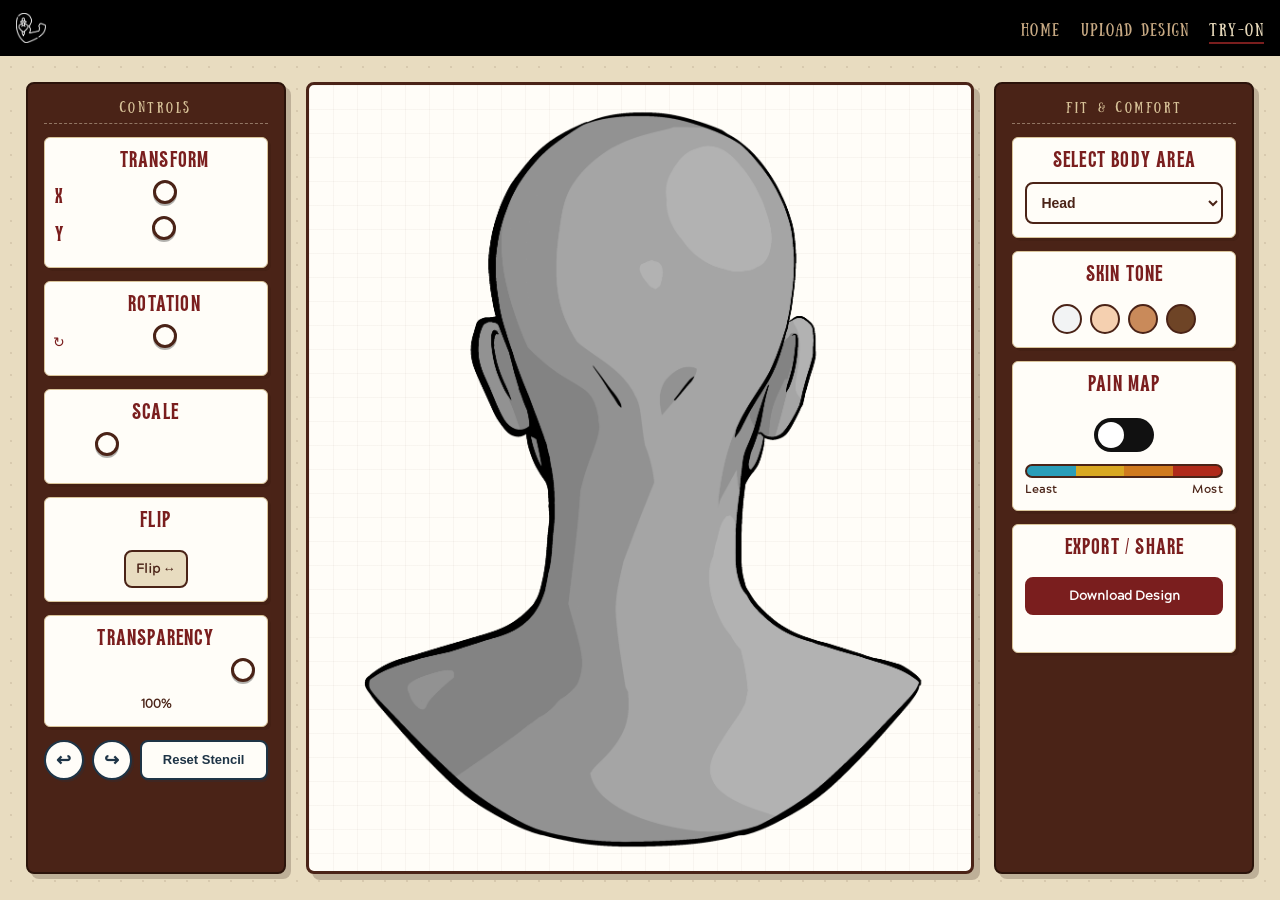
==== commit 77f5222e: "EDIT - final css edits" ====
--- a/try-on.html
+++ b/try-on.html
@@ -55,6 +55,44 @@
             <button id="redo-button">Redo</button>
             <button id="resetStencilBtn">Reset Stencil</button>
         </div>
+
+        <div class="mobile-tools">
+            <button class="tool-btn tool-flip" id="mobileFlipBtn">
+                <span class="tool-icon">↔</span>
+                <span class="tool-label">Flip</span>
+            </button>
+
+            <button class="tool-btn" data-panel="transp-tools">
+                <span class="tool-icon">◐</span>
+                <span class="tool-label">Fade</span>
+            </button>
+
+            <button class="tool-btn" data-panel="body-area-dropdown">
+                <span class="tool-icon">◎</span>
+                <span class="tool-label">Area</span>
+            </button>
+
+            <button class="tool-btn" data-panel="skin-tone">
+                <span class="tool-icon">◑</span>
+                <span class="tool-label">Skin</span>
+            </button>
+
+            <button class="tool-btn" data-panel="body-type">
+                <span class="tool-icon">♟</span>
+                <span class="tool-label">Body</span>
+            </button>
+
+            <button class="tool-btn" data-panel="pain-overlay">
+                <span class="tool-icon">●</span>
+                <span class="tool-label">Pain</span>
+            </button>
+
+            <button class="tool-btn" data-panel="export-tools">
+                <span class="tool-icon">⤓</span>
+                <span class="tool-label">Save</span>
+            </button>
+        </div>
+
     </section>
 
     <section class="try-on-container">
@@ -123,12 +161,6 @@
                     <span>Least</span>
                     <span>Most</span>
                 </div>
-                <div class="pain-scale-ticks">
-                    <span class="dot dot-blue"></span><span>Low</span>
-                    <span class="dot dot-yellow"></span><span>Med</span>
-                    <span class="dot dot-orange"></span><span>High</span>
-                    <span class="dot dot-red"></span><span>Ouch</span>
-                </div>
             </div>
         </div>
 
--- a/css/style.css
+++ b/css/style.css
@@ -1,163 +1,401 @@
-/* X MARKS THE SPOT - style.css
-   Fonts / Vars / Base / Nav / Home / Upload / Try-On / Responsive */
-
-/* ============================================================
-   FONTS
-   ============================================================ */
+
+/* FONTS  */
+
 @font-face {
     font-family: 'TanJambore';
     src: url("../assets/Fonts/tanjambore.woff2") format('woff2');
-    font-weight: 400; font-style: normal; font-display: swap;
-}
+    font-weight: 400;
+    font-style: normal;
+    font-display: swap;
+}
+
 @font-face {
     font-family: 'Sunday';
     src: url("../assets/Fonts/sunday.otf") format('opentype');
-    font-weight: 400; font-style: normal; font-display: swap;
-}
+    font-weight: 400;
+    font-style: normal;
+    font-display: swap;
+}
+
 @font-face {
     font-family: 'Grotesque';
     src: url("../assets/Fonts/grotesque.otf") format('opentype');
-    font-weight: 400; font-style: normal; font-display: swap;
-}
-
-/* ============================================================
-   VARIABLES
-   ============================================================ */
+    font-weight: 400;
+    font-style: normal;
+    font-display: swap;
+}
+
 :root {
-    --black: #111111; --ink: #0e0e0e; --red: #7a1e1e;
-    --olive: #7d7a3a; --olive-dark: #5c5a28;
-    --slate: #2f4a5e; --slate-dark: #1e3446;
-    --tan: #d9c49a; --tan-light: #e8dcc0; --brown: #4a2317;
-    --cream: #f6f0e6; --paper: #fffdf8; --white: #ffffff;
+    --black: #111111;
+    --ink: #0e0e0e;
+    --red: #7a1e1e;
+    --olive: #7d7a3a;
+    --olive-dark: #5c5a28;
+    --slate: #2f4a5e;
+    --slate-dark: #1e3446;
+    --tan: #d9c49a;
+    --tan-light: #e8dcc0;
+    --brown: #4a2317;
+    --cream: #f6f0e6;
+    --paper: #fffdf8;
+    --white: #ffffff;
     --flash-bg: url("../assets/flash-wall-bg.png");
-}
-
-/* ============================================================
-   BASE
-   ============================================================ */
-* { box-sizing: border-box; }
-html, body { margin: 0; -webkit-overflow-scrolling: touch; }
+
+    --panel: #4a2317;
+    --panel-dark: #2b130a;
+    --accent: #4a90d9;
+}
+
+* {
+    box-sizing: border-box;
+}
+
+html,
 body {
-    overflow-x: hidden; overflow-y: scroll;
-    background: var(--cream); color: var(--black);
+    margin: 0;
+    -webkit-overflow-scrolling: touch;
+}
+
+body {
+    overflow-x: hidden;
+    overflow-y: scroll;
+    background: var(--cream);
+    color: var(--black);
     font-family: "Grotesque", Arial, sans-serif;
 }
+
 .eyebrow {
-    font-family: "Sunday", Arial, sans-serif; font-size: 12px;
-    letter-spacing: 3px; color: var(--red); margin: 0 0 12px;
-}
-
-/* ============================================================
-   NAV
-   ============================================================ */
+    font-family: "Sunday", Arial, sans-serif;
+    font-size: 12px;
+    letter-spacing: 3px;
+    color: var(--red);
+    margin: 0 0 12px;
+}
+
+/* NAV */
 nav {
-    width: 100%; height: 56px; position: fixed; top: 0; left: 0; z-index: 999;
-    display: flex; align-items: center; gap: 12px; padding: 0 16px; background: #000;
-}
-.logo { display: flex; align-items: center; flex: 0 0 auto; }
-.logo img { height: 30px; width: auto; max-width: 110px; object-fit: contain; display: block; filter: invert(); }
+    width: 100%;
+    height: 56px;
+    position: fixed;
+    top: 0;
+    left: 0;
+    z-index: 999;
+    display: flex;
+    align-items: center;
+    gap: 12px;
+    padding: 0 16px;
+    background: #000;
+}
+
+.logo {
+    display: flex;
+    align-items: center;
+    flex: 0 0 auto;
+}
+
+.logo img {
+    height: 30px;
+    width: auto;
+    max-width: 110px;
+    object-fit: contain;
+    display: block;
+    filter: invert();
+}
+
 .nav-links {
-    flex: 1 1 auto; min-width: 0; display: flex; align-items: center;
-    justify-content: flex-end; flex-wrap: nowrap; gap: 20px;
-    margin: 0; padding: 0; list-style: none;
-}
-.nav-links li { margin: 0; flex-shrink: 1; min-width: 0; }
+    flex: 1 1 auto;
+    min-width: 0;
+    display: flex;
+    align-items: center;
+    justify-content: flex-end;
+    flex-wrap: nowrap;
+    gap: 20px;
+    margin: 0;
+    padding: 0;
+    list-style: none;
+}
+
+.nav-links li {
+    margin: 0;
+    flex-shrink: 1;
+    min-width: 0;
+}
+
 .nav-links a {
-    font-family: "Sunday", Arial, sans-serif; color: #c8aa84;
-    font-size: 13px; letter-spacing: 1.5px; padding: 6px 0;
-    border-bottom: 2px solid transparent; text-decoration: none; white-space: nowrap;
-}
-.nav-links a:hover, .nav-links a.active { color: #e6d8ba; border-bottom-color: var(--red); }
-.slides-wrapper { margin-top: 56px; }
-
-/* ============================================================
-   HOMEPAGE
-   ============================================================ */
+    font-family: "Sunday", Arial, sans-serif;
+    color: #c8aa84;
+    font-size: 13px;
+    letter-spacing: 1.5px;
+    padding: 6px 0;
+    border-bottom: 2px solid transparent;
+    text-decoration: none;
+    white-space: nowrap;
+}
+
+.nav-links a:hover,
+.nav-links a.active {
+    color: #e6d8ba;
+    border-bottom-color: var(--red);
+}
+
+.slides-wrapper {
+    margin-top: 56px;
+}
+
+/* HOMEPAGE */
 .section {
-    width: 100%; height: calc(100vh - 56px); display: flex;
-    justify-content: center; text-align: center; position: relative;
-    overflow: hidden; will-change: transform, opacity; padding: 40px 0;
-}
-.section-content { width: 100%; height: 100%; display: flex; justify-content: center; }
+    width: 100%;
+    height: calc(100vh - 56px);
+    display: flex;
+    justify-content: center;
+    text-align: center;
+    position: relative;
+    overflow: hidden;
+    padding: 40px 0;
+}
+
+.section-content {
+    width: 100%;
+    height: 100%;
+    display: flex;
+    justify-content: center;
+}
+
 .section-inner {
-    height: 100%; overflow: hidden; display: flex; flex-direction: column;
-    align-items: center; justify-content: center; width: 100%; position: relative;
-}
-
-/* --- Hero --- */
+    height: 100%;
+    overflow: hidden;
+    display: flex;
+    flex-direction: column;
+    align-items: center;
+    justify-content: center;
+    width: 100%;
+    position: relative;
+}
+
+/* HERROW 
+scary movie reference...*/
 .section-1 {
-    background-color: var(--cream); background-image: url("../assets/bg.png");
-    background-size: cover; background-position: center top; color: #111; overflow: hidden;
-}
+    background-color: var(--cream);
+    background-image: url("../assets/bg.png");
+    background-size: cover;
+    background-position: center top;
+    color: #111;
+    overflow: hidden;
+}
+
 .hero {
-    position: relative; z-index: 2; max-width: 720px; margin: 0 auto;
-    display: flex; flex-direction: column; align-items: center; gap: 18px; padding: 0 20px;
-    transform: translateY(-70px); /* moved higher up */
-}
+    position: relative;
+    z-index: 2;
+    max-width: 720px;
+    margin: 0 auto;
+    display: flex;
+    flex-direction: column;
+    align-items: center;
+    gap: 18px;
+    padding: 0 20px;
+}
+
 .hero h2 {
-    font-family: "Grotesque", Arial, sans-serif; color: #111; font-size: 20px;
-    font-weight: 700; text-transform: uppercase; padding-bottom: 27px; margin: 0;
-}
-.hero h2::before, .hero h2::after { content: " ★ "; color: #7a1e1e; }
+    font-family: "Grotesque", Arial, sans-serif;
+    color: #111;
+    font-size: 20px;
+    font-weight: 700;
+    text-transform: uppercase;
+    padding-bottom: 27px;
+    margin: 0;
+}
+
+.hero h2::before,
+.hero h2::after {
+    content: " ★ ";
+    color: var(--red);
+}
+
 .hero h1 {
-    font-family: "TanJambore", Arial, sans-serif; color: #3a1400;
-    font-size: clamp(56px, 10vw, 110px); line-height: 1.05; margin: 0;
+    font-family: "TanJambore", Arial, sans-serif;
+    color: #3a1400;
+    font-size: clamp(56px, 10vw, 110px);
+    line-height: 1.05;
+    margin: 0;
     text-shadow: 4px 4px 0 var(--tan);
 }
+
 .hero p {
-    font-family: "Grotesque", Arial, sans-serif; color: #111;
-    font-size: 17px; max-width: 520px; margin: 0; line-height: 1.6;
-}
+    font-family: "Grotesque", Arial, sans-serif;
+    color: #111;
+    font-size: 17px;
+    max-width: 520px;
+    margin: 0;
+    line-height: 1.6;
+}
+
 .hero button {
-    font-family: "TanJambore", Arial, sans-serif; color: #fff; background: #4a1a00;
-    border: 2px solid #4a1a00; border-radius: 10px; padding: 14px 28px;
-    font-size: 20px; cursor: pointer;
-}
-.hero button:hover { transform: translateY(-2px); box-shadow: 0 6px 0 rgba(74, 26, 0, 0.25); }
-.splat { position: absolute; z-index: 1; pointer-events: none; }
-.splat img { width: 100%; height: 100%; object-fit: contain; display: block; opacity: 0.95; }
-.splat-left { width: 400px; left: -150px; bottom: 10px; }
-.splat-right { width: 400px; right: -150px; top: 20px; transform: scaleX(-1); }
-
-/* --- Features --- */
+    font-family: "TanJambore", Arial, sans-serif;
+    color: #fff;
+    background: #4a1a00;
+    border: 2px solid #4a1a00;
+    border-radius: 10px;
+    padding: 14px 28px;
+    font-size: 20px;
+    cursor: pointer;
+    transition: transform 0.2s, box-shadow 0.2s;
+}
+
+.hero button:hover {
+    transform: translateY(-2px);
+    box-shadow: 0 6px 0 rgba(74, 26, 0, 0.25);
+}
+
+.splat {
+    position: absolute;
+    z-index: 1;
+    pointer-events: none;
+}
+
+.splat img {
+    width: 100%;
+    height: 100%;
+    object-fit: contain;
+    display: block;
+    opacity: 0.95;
+}
+
+.splat-left {
+    width: 400px;
+    left: -150px;
+    bottom: 10px;
+}
+
+.splat-right {
+    width: 400px;
+    right: -150px;
+    top: 20px;
+    transform: scaleX(-1);
+}
+
+/* FEATURESS */
+
 .section-2 {
     background: var(--ink);
-    background-image: radial-gradient(rgba(255,255,255,0.06) 1px, transparent 1px);
-    background-size: 22px 22px; color: #fff; border-top: 3px solid var(--red);
-}
-.section-2 .section-inner { height: auto; justify-content: flex-start; padding: 40px 0; }
-.features-head { max-width: 1140px; width: 100%; padding: 0 20px; }
+    background-image: radial-gradient(rgba(255, 255, 255, 0.06) 1px, transparent 1px);
+    background-size: 22px 22px;
+    color: #fff;
+    border-top: 3px solid var(--red);
+}
+
+.section-2 .section-inner {
+    height: auto;
+    justify-content: flex-start;
+    padding: 40px 0;
+}
+
+.features-head {
+    max-width: 1140px;
+    width: 100%;
+    padding: 0 20px;
+}
+
 .ticker {
-    background: var(--red); color: #fff; font-family: "Sunday", Arial, sans-serif;
-    font-size: 13px; letter-spacing: 2.5px; padding: 12px 16px; max-width: 880px;
-    margin: 0 auto 36px; white-space: nowrap; overflow: hidden;
-    border: 2px dashed rgba(255,255,255,0.6); transform: rotate(-0.6deg);
-}
+    background: var(--red);
+    color: #fff;
+    font-family: "Sunday", Arial, sans-serif;
+    font-size: 13px;
+    letter-spacing: 2.5px;
+    padding: 12px 16px;
+    max-width: 880px;
+    margin: 0 auto 36px;
+    white-space: nowrap;
+    overflow: hidden;
+    border: 2px dashed rgba(255, 255, 255, 0.6);
+    transform: rotate(-0.6deg);
+}
+
 .features-head h2 {
-    font-family: "TanJambore", Arial, sans-serif; color: var(--tan);
-    font-size: clamp(36px, 5vw, 54px); line-height: 1.02; margin: 0;
-}
-.features-sub { font-family: "Grotesque", Arial, sans-serif; font-size: 17px; color: #c9c9c9; margin: 12px auto 0; max-width: 520px; }
+    font-family: "TanJambore", Arial, sans-serif;
+    color: var(--tan);
+    font-size: clamp(36px, 5vw, 54px);
+    line-height: 1.02;
+    margin: 0;
+}
+
+.features-sub {
+    font-family: "Grotesque", Arial, sans-serif;
+    font-size: 17px;
+    color: #c9c9c9;
+    margin: 12px auto 0;
+    max-width: 520px;
+}
+
 .features {
-    display: grid; grid-template-columns: repeat(6, 1fr); gap: 18px; text-align: left;
-    margin-top: 36px; max-width: 1140px; width: 100%; padding: 0 20px;
-}
+    display: grid;
+    grid-template-columns: repeat(6, 1fr);
+    gap: 18px;
+    text-align: left;
+    margin-top: 36px;
+    max-width: 1140px;
+    width: 100%;
+    padding: 0 20px;
+}
+
 .feature {
-    grid-column: span 2; background: var(--paper); color: var(--black);
-    border: 2.5px solid #000; border-radius: 10px; overflow: hidden;
-    display: flex; flex-direction: column; position: relative;
-    box-shadow: 4px 4px 0 #000; transition: transform 0.2s, box-shadow 0.2s;
-}
-.feature:hover { transform: translateY(-5px) rotate(-0.5deg); box-shadow: 8px 8px 0 var(--red); }
-.feature::before { content: ""; display: block; height: 10px; width: 100%; flex-shrink: 0; }
+    grid-column: span 2;
+    background: var(--paper);
+    color: var(--black);
+    border: 2.5px solid #000;
+    border-radius: 10px;
+    overflow: hidden;
+    display: flex;
+    flex-direction: column;
+    position: relative;
+    box-shadow: 4px 4px 0 #000;
+    transition: transform 0.2s, box-shadow 0.2s;
+}
+
+.feature:hover {
+    transform: translateY(-5px) rotate(-0.5deg);
+    box-shadow: 8px 8px 0 var(--red);
+}
+
+.feature::before {
+    content: "";
+    display: block;
+    height: 10px;
+    width: 100%;
+    flex-shrink: 0;
+}
+
 .feature:nth-child(1)::before { background: var(--olive); }
 .feature:nth-child(2)::before { background: var(--slate); }
 .feature:nth-child(3)::before { background: var(--tan); }
 .feature:nth-child(4)::before { background: var(--brown); }
 .feature:nth-child(5)::before { background: var(--red); }
-.feature h3 { padding: 28px 24px 0; font-family: "TanJambore", Arial, sans-serif; font-size: 26px; line-height: 1.1; margin: 0 0 8px; }
-.feature h3::after { content: ""; display: block; width: 36px; height: 4px; margin-top: 10px; border-radius: 2px; }
-.feature p { padding: 0 24px 28px; font-family: "Grotesque", Arial, sans-serif; color: #4a4a4a; font-size: 15.5px; line-height: 1.6; margin: 0; }
+
+.feature h3 {
+    padding: 28px 24px 0;
+    font-family: "TanJambore", Arial, sans-serif;
+    font-size: 26px;
+    line-height: 1.1;
+    margin: 0 0 8px;
+}
+
+.feature h3::after {
+    content: "";
+    display: block;
+    width: 36px;
+    height: 4px;
+    margin-top: 10px;
+    border-radius: 2px;
+}
+
+.feature p {
+    padding: 0 24px 28px;
+    font-family: "Grotesque", Arial, sans-serif;
+    color: #4a4a4a;
+    font-size: 15.5px;
+    line-height: 1.6;
+    margin: 0;
+}
+
 .feature:nth-child(1) h3 { color: var(--olive-dark); }
 .feature:nth-child(1) h3::after { background: var(--olive); }
 .feature:nth-child(2) h3 { color: var(--slate-dark); }
@@ -168,844 +406,1787 @@
 .feature:nth-child(4) h3::after { background: var(--brown); }
 .feature:nth-child(5) h3 { color: var(--red); }
 .feature:nth-child(5) h3::after { background: var(--red); }
-.feature:nth-child(4), .feature:nth-child(5) { grid-column: span 3; }
-
-/* --- How It Works --- */
-.section-3 { background: var(--tan-light); color: var(--black); border-top: 3px solid #000; }
-.section-3 .section-inner { padding: 0 20px; }
-.hiw-layout { display: grid; grid-template-columns: 0.9fr 1.1fr; gap: 56px; max-width: 1120px; width: 100%; text-align: left; align-items: center; }
-.hiw-visual { display: flex; flex-direction: column; align-items: center; gap: 14px; }
-.hiw-phone { width: 100%; max-width: 340px; background: #fff; border: 3px solid #000; border-radius: 28px; overflow: hidden; box-shadow: 8px 8px 0 #000; transform: rotate(-2deg); }
-.hiw-phone-top { background: #000; color: var(--tan); font-family: "Sunday", Arial, sans-serif; font-size: 11px; letter-spacing: 3px; padding: 12px; text-align: center; }
-.hiw-phone-body { padding: 24px 22px; text-align: center; }
-.hiw-phone-label { font-family: "Sunday", Arial, sans-serif; font-size: 10px; letter-spacing: 2px; color: #999; margin: 0 0 14px; }
-.hiw-mock { width: 160px; height: 160px; margin: 0 auto; border: 2px dashed #000; border-radius: 50%; display: flex; align-items: center; justify-content: center; font-size: 90px; color: var(--red); font-weight: 700; background: radial-gradient(circle at 50% 40%, rgba(122,30,30,0.08), transparent 60%), var(--paper); }
-.hiw-phone-caption { font-family: "TanJambore", Arial, sans-serif; font-size: 20px; color: var(--brown); line-height: 1.2; margin: 16px 0 0; }
-.hiw-phone-caption span { font-family: "Grotesque", Arial, sans-serif; font-size: 13px; color: #888; }
-.hiw-phone-bottom { display: flex; justify-content: space-between; background: var(--tan); padding: 12px 16px; font-family: "Grotesque", Arial, sans-serif; font-size: 12px; font-weight: 700; color: var(--brown); }
-.hiw-visual-note { font-family: "Grotesque", Arial, sans-serif; font-size: 13px; color: #7a6a55; margin: 0; transform: rotate(-1deg); }
-.hiw-timeline .eyebrow { color: var(--red); }
-.hiw-timeline h2 { font-family: "TanJambore", Arial, sans-serif; color: var(--brown); font-size: clamp(34px, 4.5vw, 50px); line-height: 1.05; margin: 0 0 28px; }
-.hiw-step { display: flex; gap: 18px; align-items: flex-start; padding: 18px 0; border-top: 1.5px dashed rgba(74,35,23,0.25); }
-.hiw-step:last-child { border-bottom: 1.5px dashed rgba(74,35,23,0.25); }
-.hiw-num { flex-shrink: 0; width: 48px; height: 48px; border-radius: 50%; background: #000; color: var(--tan); display: flex; align-items: center; justify-content: center; font-family: "TanJambore", Arial, sans-serif; font-size: 22px; box-shadow: 3px 3px 0 var(--red); }
+.feature:nth-child(4),
+.feature:nth-child(5) { grid-column: span 3; }
+
+/* HOW IT WORKS */
+.section-3 {
+    height: auto;
+    min-height: 0;
+    background: var(--tan-light);
+    color: var(--black);
+    border-top: 3px solid #000;
+    padding: 72px 0;
+}
+
+.section-3 .section-inner {
+    height: auto;
+    overflow: visible;
+    justify-content: flex-start;
+    padding: 0 20px;
+}
+
+.hiw-layout {
+    display: block;
+    max-width: 760px;
+    width: 100%;
+    margin: 0 auto;
+    text-align: left;
+}
+
+.hiw-timeline {
+    width: 100%;
+}
+
+.hiw-timeline .eyebrow {
+    text-align: center;
+}
+
+.hiw-timeline h2 {
+    font-family: "TanJambore", Arial, sans-serif;
+    color: var(--brown);
+    font-size: clamp(34px, 4.5vw, 50px);
+    line-height: 1.05;
+    margin: 0 0 8px;
+    text-align: center;
+}
+
+.hiw-intro {
+    font-family: "Grotesque", Arial, sans-serif;
+    color: #5a4a3a;
+    font-size: 16px;
+    line-height: 1.6;
+    margin: 0 auto 32px;
+    max-width: 560px;
+    text-align: center;
+}
+
+.hiw-step {
+    display: flex;
+    gap: 18px;
+    align-items: flex-start;
+    padding: 22px 0;
+    border-top: 1.5px dashed rgba(74, 35, 23, 0.25);
+}
+
+.hiw-step:last-child {
+    border-bottom: 1.5px dashed rgba(74, 35, 23, 0.25);
+}
+
+.hiw-num {
+    flex-shrink: 0;
+    width: 48px;
+    height: 48px;
+    border-radius: 50%;
+    background: #000;
+    color: var(--tan);
+    display: flex;
+    align-items: center;
+    justify-content: center;
+    font-family: "TanJambore", Arial, sans-serif;
+    font-size: 22px;
+    box-shadow: 3px 3px 0 var(--red);
+}
+
 .hiw-step:nth-child(3) .hiw-num { background: var(--olive); color: #fff; box-shadow: 3px 3px 0 var(--olive-dark); }
 .hiw-step:nth-child(4) .hiw-num { background: var(--slate); color: #fff; box-shadow: 3px 3px 0 var(--slate-dark); }
 .hiw-step:nth-child(5) .hiw-num { background: var(--red); color: #fff; box-shadow: 3px 3px 0 var(--brown); }
-.hiw-step h3 { font-family: "TanJambore", Arial, sans-serif; color: var(--brown); font-size: 21px; line-height: 1.1; margin: 0 0 6px; }
-.hiw-step p { font-family: "Grotesque", Arial, sans-serif; color: #5a4a3a; font-size: 14.5px; line-height: 1.6; margin: 0; }
-.hiw-time { display: inline-block; margin-top: 8px; font-family: "Sunday", Arial, sans-serif; font-size: 10px; letter-spacing: 1.5px; color: var(--red); border: 1.5px solid var(--red); padding: 4px 8px; border-radius: 999px; }
-
-/* --- FAQ --- */
+.hiw-step:nth-child(6) .hiw-num { background: var(--black); color: #fff; box-shadow: 3px 3px 0 var(--brown); }
+
+.hiw-step h3 {
+    font-family: "TanJambore", Arial, sans-serif;
+    color: var(--brown);
+    font-size: 21px;
+    line-height: 1.1;
+    margin: 0 0 6px;
+}
+
+.hiw-step p {
+    font-family: "Grotesque", Arial, sans-serif;
+    color: #5a4a3a;
+    font-size: 14.5px;
+    line-height: 1.6;
+    margin: 0;
+}
+
+.hiw-time {
+    display: inline-block;
+    margin-top: 8px;
+    font-family: "Sunday", Arial, sans-serif;
+    font-size: 10px;
+    letter-spacing: 1.5px;
+    color: var(--red);
+    border: 1.5px solid var(--red);
+    padding: 4px 8px;
+    border-radius: 999px;
+}
+
+/* FAQ */
 .section-5 {
     background: var(--slate-dark);
-    background-image: radial-gradient(rgba(255,255,255,0.06) 1px, transparent 1px);
-    background-size: 22px 22px; color: #fff; border-top: 3px solid #000;
-}
-.section-5 .section-inner { padding: 0 20px; }
-.faq-wrap { display: grid; grid-template-columns: 1fr 1.2fr; gap: 48px; max-width: 1100px; width: 100%; text-align: left; align-items: start; }
-.faq-left .eyebrow { color: var(--tan); }
-.faq-left h2 { font-family: "TanJambore", Arial, sans-serif; color: #fff; font-size: clamp(36px, 5vw, 52px); line-height: 1.02; margin: 0; }
-.faq-sub { font-family: "Grotesque", Arial, sans-serif; color: #c9d6e2; font-size: 15px; line-height: 1.6; margin: 14px 0 24px; }
-.big-cta { font-family: "TanJambore", Arial, sans-serif; color: #fff; background: var(--red); border: 2px solid var(--red); border-radius: 12px; padding: 16px 28px; font-size: 20px; cursor: pointer; box-shadow: 0 6px 0 #000; }
-.big-cta:hover { transform: translateY(-2px); box-shadow: 0 8px 0 #000; }
-.cta-note { font-family: "Grotesque", Arial, sans-serif; font-size: 12px; letter-spacing: 1px; color: rgba(217,196,154,0.7); margin: 12px 0 0; }
-.faq-right { display: flex; flex-direction: column; gap: 12px; }
-.faq-right details { background: var(--paper); border: 2px solid #000; border-radius: 10px; padding: 18px 20px; cursor: pointer; box-shadow: 3px 3px 0 #000; }
-.faq-right summary { font-family: "TanJambore", Arial, sans-serif; font-size: 18px; color: var(--brown); list-style: none; cursor: pointer; display: flex; justify-content: space-between; align-items: center; }
-.faq-right summary::after { content: "+"; font-size: 22px; color: var(--red); }
-.faq-right details[open] summary::after { content: "—"; }
-.faq-right details p { font-family: "Grotesque", Arial, sans-serif; font-size: 14.5px; line-height: 1.65; color: #555; margin: 12px 0 0; }
-
-/* --- Footer --- */
-footer { background: #000; color: #c9c9c9; border-top: 4px solid var(--red); padding: 44px 20px 36px; text-align: center; position: relative; z-index: 10; }
-footer p { font-family: "Grotesque", Arial, sans-serif; font-size: 14px; line-height: 1.6; margin: 0; color: #c9c9c9; }
-footer p:first-child { font-family: "TanJambore", Arial, sans-serif; font-size: 19px; color: #fff; }
-footer p:last-child { color: #777; margin-top: 6px; }
-
-/* ============================================================
-   UPLOAD PAGE
-   main.upload-page > section.upload-section + section.flash-wall
-   Before/after lives INSIDE #drop-area
-   Page is locked - wheel drives ONLY the wipe (see animations.js)
-   ============================================================ */
-html:has(main.upload-page), body:has(main.upload-page) { overflow: hidden !important; height: 100% !important; }
-body:has(main.upload-page) footer { display: none !important; }
+    background-image: radial-gradient(rgba(255, 255, 255, 0.06) 1px, transparent 1px);
+    background-size: 22px 22px;
+    color: #fff;
+    border-top: 3px solid #000;
+}
+
+.section-5 .section-inner {
+    padding: 0 20px;
+}
+
+.faq-wrap {
+    display: grid;
+    grid-template-columns: 1fr 1.2fr;
+    gap: 48px;
+    max-width: 1100px;
+    width: 100%;
+    text-align: left;
+    align-items: start;
+}
+
+.faq-left .eyebrow {
+    color: var(--tan);
+}
+
+.faq-left h2 {
+    font-family: "TanJambore", Arial, sans-serif;
+    color: #fff;
+    font-size: clamp(36px, 5vw, 52px);
+    line-height: 1.02;
+    margin: 0;
+}
+
+.faq-sub {
+    font-family: "Grotesque", Arial, sans-serif;
+    color: #c9d6e2;
+    font-size: 15px;
+    line-height: 1.6;
+    margin: 14px 0 24px;
+}
+
+.big-cta {
+    font-family: "TanJambore", Arial, sans-serif;
+    color: #fff;
+    background: var(--red);
+    border: 2px solid var(--red);
+    border-radius: 12px;
+    padding: 16px 28px;
+    font-size: 20px;
+    cursor: pointer;
+    box-shadow: 0 6px 0 #000;
+    transition: transform 0.2s, box-shadow 0.2s;
+}
+
+.big-cta:hover {
+    transform: translateY(-2px);
+    box-shadow: 0 8px 0 #000;
+}
+
+.cta-note {
+    font-family: "Grotesque", Arial, sans-serif;
+    font-size: 12px;
+    letter-spacing: 1px;
+    color: rgba(217, 196, 154, 0.7);
+    margin: 12px 0 0;
+}
+
+.faq-right {
+    display: flex;
+    flex-direction: column;
+    gap: 12px;
+}
+
+.faq-right details {
+    background: var(--paper);
+    border: 2px solid #000;
+    border-radius: 10px;
+    padding: 18px 20px;
+    cursor: pointer;
+    box-shadow: 3px 3px 0 #000;
+}
+
+.faq-right summary {
+    font-family: "TanJambore", Arial, sans-serif;
+    font-size: 18px;
+    color: var(--brown);
+    list-style: none;
+    cursor: pointer;
+    display: flex;
+    justify-content: space-between;
+    align-items: center;
+}
+
+.faq-right summary::-webkit-details-marker {
+    display: none;
+}
+
+.faq-right summary::after {
+    content: "+";
+    font-size: 22px;
+    color: var(--red);
+}
+
+.faq-right details[open] summary::after {
+    content: "—";
+}
+
+.faq-right details p {
+    font-family: "Grotesque", Arial, sans-serif;
+    font-size: 14.5px;
+    line-height: 1.65;
+    color: #555;
+    margin: 12px 0 0;
+}
+
+/* FOOTER */
+footer {
+    background: #000;
+    color: #c9c9c9;
+    border-top: 4px solid var(--red);
+    padding: 44px 20px 36px;
+    text-align: center;
+    position: relative;
+    z-index: 10;
+}
+
+footer p {
+    font-family: "Grotesque", Arial, sans-serif;
+    font-size: 14px;
+    line-height: 1.6;
+    margin: 0;
+    color: #c9c9c9;
+}
+
+footer p:first-child {
+    font-family: "TanJambore", Arial, sans-serif;
+    font-size: 19px;
+    color: #fff;
+}
+footer p:last-child {
+    color: #777;
+    margin-top: 6px;
+}
+
+
+
+
+/* UPLOAD PAGE */
+html:has(main.upload-page),
+body:has(main.upload-page) {
+    overflow: hidden;
+    height: 100%;
+}
+
+body:has(main.upload-page) footer {
+    display: none;
+}
 
 main.upload-page {
-    display: grid; grid-template-columns: 460px minmax(0, 1fr); gap: 48px;
-    align-items: center; align-content: center; justify-content: center;
-    height: calc(100vh - 56px); min-height: 0; margin-top: 56px; padding: 32px 48px;
-    box-sizing: border-box; overflow: hidden;
-    background-color: var(--slate); background-image: url("../assets/upload-pg-bg.png");
-    background-size: cover; background-position: center; background-repeat: no-repeat;
-}
+    display: grid;
+    grid-template-columns: 460px minmax(0, 1fr);
+    gap: 48px;
+    align-items: center;
+    align-content: center;
+    justify-content: center;
+    height: calc(100vh - 56px);
+    min-height: 0;
+    margin-top: 56px;
+    padding: 32px 48px;
+    overflow: hidden;
+    background-color: var(--slate);
+    background-image: url("../assets/upload-pg-bg.png");
+    background-size: cover;
+    background-position: center;
+    background-repeat: no-repeat;
+}
+
 main.upload-page > .upload-section {
-    grid-column: 1; grid-row: 1; align-self: center; justify-self: center;
-    width: 100%; max-width: 460px; margin: 0; padding: 0;
-    display: flex; justify-content: center; align-items: center;
-    background: transparent; border: none;
-}
+    grid-column: 1;
+    grid-row: 1;
+    align-self: center;
+    justify-self: center;
+    width: 100%;
+    max-width: 460px;
+    margin: 0;
+    padding: 0;
+    display: flex;
+    justify-content: center;
+    align-items: center;
+}
+
 main.upload-page > .flash-wall {
-    grid-column: 2; grid-row: 1; align-self: center; justify-self: center;
-    width: 100%; max-width: 820px; margin: 0; padding: 0; position: relative;
-    background: transparent; border: none;
-}
-main.upload-page .upload-section::before, main.upload-page .upload-section::after { display: none; }
-main.upload-page .flash-wall h2, main.upload-page .img-upload h2 { display: none; }
-
-main.upload-page .img-upload { display: flex; flex-direction: column; align-items: center; gap: 20px; width: 100%; text-align: center; }
-main.upload-page .header-section { font-family: "Sunday", Arial, sans-serif; font-size: 11px; letter-spacing: 2.5px; color: #f6f0e6; margin: 0; text-shadow: 1px 1px 0 rgba(0,0,0,0.4); }
-
-/* --- Drop area = before / after --- */
+    grid-column: 2;
+    grid-row: 1;
+    align-self: center;
+    justify-self: center;
+    width: 100%;
+    max-width: 820px;
+    margin: 0;
+    padding: 0;
+    position: relative;
+}
+
+main.upload-page .upload-section::before,
+main.upload-page .upload-section::after,
+main.upload-page .flash-wall h2,
+main.upload-page .img-upload h2 {
+    display: none;
+}
+main.upload-page .img-upload {
+    display: flex;
+    flex-direction: column;
+    align-items: center;
+    gap: 20px;
+    width: 100%;
+    text-align: center;
+}
+main.upload-page .header-section {
+    font-family: "Sunday", Arial, sans-serif;
+    font-size: 11px;
+    letter-spacing: 2.5px;
+    color: var(--cream);
+    margin: 0;
+    text-shadow: 1px 1px 0 rgba(0, 0, 0, 0.4);
+}
+
+/* DROP AREA */
+
 main.upload-page #drop-area {
-    position: relative; width: 100%; aspect-ratio: 16 / 10; overflow: hidden;
-    background: #f6f0e6; border: 3px solid #4a2317; border-radius: 2px;
-    box-shadow: 8px 10px 0 rgba(0,0,0,0.25);
-}
-main.upload-page .comparisonImage { position: absolute; inset: 0; display: flex; flex-direction: column; align-items: center; justify-content: center; }
+    position: relative;
+    width: 100%;
+    aspect-ratio: 16 / 10;
+    overflow: hidden;
+    background: var(--cream);
+    border: 3px solid var(--brown);
+    border-radius: 2px;
+    box-shadow: 8px 10px 0 rgba(0, 0, 0, 0.25);
+}
+
+main.upload-page .comparisonImage {
+    position: absolute;
+    inset: 0;
+    display: flex;
+    flex-direction: column;
+    align-items: center;
+    justify-content: center;
+}
+
 main.upload-page #img-view {
-    width: 100%; height: 100%; background-color: #f6f0e6; background-size: contain;
-    background-repeat: no-repeat; background-position: center; background-image: none;
-}
-main.upload-page #img-view img { width: 90px; margin-top: 0; }
+    width: 100%;
+    height: 100%;
+    background-color: var(--cream);
+    background-size: contain;
+    background-repeat: no-repeat;
+    background-position: center;
+    background-image: none;
+}
+
+main.upload-page #img-view img {
+    width: 90px;
+    margin-top: 0;
+}
+
 main.upload-page #afterLayer {
-    z-index: 2; visibility: hidden; display: block;
+    z-index: 2;
+    visibility: hidden;
+    display: block;
     background-color: #fff;
-    background-image: linear-gradient(45deg, #ddd 25%, transparent 25%), linear-gradient(-45deg, #ddd 25%, transparent 25%), linear-gradient(45deg, transparent 75%, #ddd 75%), linear-gradient(-45deg, transparent 75%, #ddd 75%);
-    background-size: 20px 20px; background-position: 0 0, 0 10px, 10px -10px, -10px 0px;
-}
-main.upload-page #afterImg { position: absolute; inset: 0; width: 100%; height: 100%; object-fit: contain; display: block; }
-main.upload-page .upload-overlay { position: absolute; inset: 0; z-index: 3; cursor: pointer; }
-main.upload-page #uploadIcon { width: 72px; pointer-events: none; filter: grayscale(1); }
-main.upload-page #uploadHint { pointer-events: none; font-family: "TanJambore", Arial, sans-serif; font-size: 22px; letter-spacing: 1px; text-transform: uppercase; color: #111; margin: 12px 20px 0; line-height: 1.3; }
-main.upload-page .upload-section button, main.upload-page #tryOnBtn {
-    font-family: "TanJambore", Arial, sans-serif; padding: 14px 30px; border-radius: 12px;
-    font-size: 20px; cursor: pointer; letter-spacing: 1px; text-decoration: none;
-    background: #4a2317; color: #f6f0e6; border: 2px solid #f6f0e6;
-    outline: 2px solid #4a2317; box-shadow: 4px 4px 0 rgba(0,0,0,0.3);
-}
-main.upload-page #removeBgBtn:hover:not(:disabled), main.upload-page #tryOnBtn:hover { transform: translateY(-2px); box-shadow: 6px 6px 0 rgba(0,0,0,0.3); }
-main.upload-page #removeBgBtn:disabled { opacity: 0.6; cursor: not-allowed; }
-
-/* --- Flash wall - designs only, no paper, lift on hover --- */
+    background-image:
+        linear-gradient(45deg, #ddd 25%, transparent 25%),
+        linear-gradient(-45deg, #ddd 25%, transparent 25%),
+        linear-gradient(45deg, transparent 75%, #ddd 75%),
+        linear-gradient(-45deg, transparent 75%, #ddd 75%);
+    background-size: 20px 20px;
+    background-position: 0 0, 0 10px, 10px -10px, -10px 0;
+}
+
+main.upload-page #afterImg {
+    position: absolute;
+    inset: 0;
+    width: 100%;
+    height: 100%;
+    object-fit: contain;
+    display: block;
+}
+
+main.upload-page .upload-overlay {
+    position: absolute;
+    inset: 0;
+    z-index: 3;
+    cursor: pointer;
+}
+
+main.upload-page #uploadIcon {
+    width: 72px;
+    pointer-events: none;
+    filter: grayscale(1);
+}
+
+main.upload-page #uploadHint {
+    pointer-events: none;
+    font-family: "TanJambore", Arial, sans-serif;
+    font-size: 22px;
+    letter-spacing: 1px;
+    text-transform: uppercase;
+    color: #111;
+    margin: 12px 20px 0;
+    line-height: 1.3;
+}
+
+main.upload-page .upload-section button,
+main.upload-page #tryOnBtn {
+    font-family: "TanJambore", Arial, sans-serif;
+    padding: 14px 30px;
+    border-radius: 12px;
+    font-size: 20px;
+    cursor: pointer;
+    letter-spacing: 1px;
+    text-decoration: none;
+    background: var(--brown);
+    color: var(--cream);
+    border: 2px solid var(--cream);
+    outline: 2px solid var(--brown);
+    box-shadow: 4px 4px 0 rgba(0, 0, 0, 0.3);
+    transition: transform 0.2s, box-shadow 0.2s;
+}
+
+main.upload-page #removeBgBtn:hover:not(:disabled),
+main.upload-page #tryOnBtn:hover {
+    transform: translateY(-2px);
+    box-shadow: 6px 6px 0 rgba(0, 0, 0, 0.3);
+}
+
+main.upload-page #removeBgBtn:disabled {
+    opacity: 0.6;
+    cursor: not-allowed;
+}
+
+/* FLASH WALL */
+
 main.upload-page .gallery {
-    position: relative; display: grid; grid-template-columns: repeat(4, 1fr); grid-template-rows: repeat(3, 1fr);
-    gap: 4px 6px; padding: 9% 8%; aspect-ratio: 4 / 3; width: 100%; overflow: visible;
-    background-image: var(--flash-bg); background-size: 100% 100%; background-position: center; background-repeat: no-repeat;
-    background-color: transparent; border: none; outline: none;
-    filter: drop-shadow(0 20px 30px rgba(0,0,0,0.35));
-}
-main.upload-page .gallery::before { display: none; }
+    position: relative;
+    display: grid;
+    grid-template-columns: repeat(4, 1fr);
+    grid-template-rows: repeat(3, 1fr);
+    gap: 4px 6px;
+    padding: 9% 8%;
+    aspect-ratio: 4 / 3;
+    width: 100%;
+    overflow: visible;
+    background-image: var(--flash-bg);
+    background-size: 100% 100%;
+    background-position: center;
+    background-repeat: no-repeat;
+    filter: drop-shadow(0 20px 30px rgba(0, 0, 0, 0.35));
+}
+
+main.upload-page .gallery::before {
+    display: none;
+}
+
 main.upload-page .item {
-    cursor: pointer; aspect-ratio: 1 / 1; display: flex; align-items: center; justify-content: center;
-    background: transparent; border: none; padding: 0; box-shadow: none;
+    cursor: pointer;
+    aspect-ratio: 1 / 1;
+    display: flex;
+    align-items: center;
+    justify-content: center;
     transform: rotate(var(--rot, 0deg));
-    transition: transform 0.25s cubic-bezier(0.2, 0.8, 0.3, 1.4); will-change: transform; z-index: 2;
-}
-main.upload-page .item::before, main.upload-page .item::after { display: none; }
+    transition: transform 0.25s cubic-bezier(0.2, 0.8, 0.3, 1.4);
+    will-change: transform;
+    z-index: 2;
+}
+
+main.upload-page .item::before,
+main.upload-page .item::after {
+    display: none;
+}
+
 main.upload-page .gallery .item:nth-child(4n+1) { --rot: -2.5deg; }
 main.upload-page .gallery .item:nth-child(4n+2) { --rot: 1.8deg; }
 main.upload-page .gallery .item:nth-child(4n+3) { --rot: -1.2deg; }
 main.upload-page .gallery .item:nth-child(4n+4) { --rot: 2.2deg; }
-main.upload-page .item:hover { transform: rotate(0deg) translateY(-12px) scale(1.12); z-index: 20; }
+
+main.upload-page .item:hover {
+    transform: rotate(0deg) translateY(-12px) scale(1.12);
+    z-index: 20;
+}
+
 main.upload-page .item img {
-    width: 100%; height: 100%; object-fit: contain; padding: 0; display: block;
-    background: transparent; border: none;
-    filter: drop-shadow(1px 2px 0 rgba(0,0,0,0.12)); transition: filter 0.25s ease;
-}
-main.upload-page .item:hover img { filter: drop-shadow(0 16px 16px rgba(0,0,0,0.35)); }
-
-/* --- Flash detail popup --- */
+    width: 100%;
+    height: 100%;
+    object-fit: contain;
+    padding: 0;
+    display: block;
+    filter: drop-shadow(1px 2px 0 rgba(0, 0, 0, 0.12));
+    transition: filter 0.25s ease;
+}
+
+main.upload-page .item:hover img {
+    filter: drop-shadow(0 16px 16px rgba(0, 0, 0, 0.35));
+}
+
 main.upload-page .detail {
-    position: absolute; top: 50%; left: 50%; transform: translate(-50%, -50%);
-    width: min(88vw, 480px); aspect-ratio: 1 / 1; z-index: 100; cursor: pointer; visibility: hidden;
-    background: #fffdf8; border: 4px solid #111; outline: 2px solid #d9c49a; outline-offset: -8px;
-    box-shadow: 0 30px 60px rgba(0,0,0,0.45); overflow: hidden; display: flex; flex-direction: column;
-}
-main.upload-page .detail img { width: 100%; flex: 1; min-height: 0; object-fit: contain; padding: 8%; background: #fffdf8; }
-main.upload-page .detail .content { padding: 16px 20px 20px; background: #0a0a0a; color: #fff; text-align: center; }
-main.upload-page .detail .title { font-family: "TanJambore", Arial, sans-serif; font-size: 1.6rem; text-transform: uppercase; letter-spacing: 1px; margin-bottom: 12px; }
-main.upload-page .detail .content button { font-family: "TanJambore", Arial, sans-serif; background: #7a1e1e; color: #fff; border: 2px solid #7a1e1e; border-radius: 10px; padding: 12px 24px; font-size: 18px; cursor: pointer; }
-
-/* ============================================================
-   TRY-ON PAGE
-   ============================================================ */
+    position: absolute;
+    top: 50%;
+    left: 50%;
+    transform: translate(-50%, -50%);
+    width: min(88vw, 480px);
+    height: auto;
+    aspect-ratio: auto;
+    z-index: 100;
+    cursor: pointer;
+    visibility: hidden;
+    overflow: visible;
+    display: flex;
+    flex-direction: column;
+    align-items: center;
+    justify-content: center;
+    gap: 0;
+    background: transparent;
+    border: none;
+    outline: none;
+    box-shadow: none;
+}
+
+main.upload-page .detail img {
+    display: block;
+    width: auto;
+    max-width: 100%;
+    max-height: 70vh;
+    flex: none;
+    object-fit: contain;
+    padding: 0;
+    margin: 0 auto;
+    background: transparent;
+}
+
+main.upload-page .detail .content {
+    width: 100%;
+    display: flex;
+    flex-direction: column;
+    align-items: center;
+    justify-content: center;
+    text-align: center;
+    padding: 16px 0 0;
+    margin: 0;
+    background: transparent;
+}
+
+main.upload-page .detail .title {
+    margin: 0 0 12px;
+    text-align: center;
+}
+main.upload-page .detail .content button {
+    display: block;
+    margin: 0 auto;
+    font-family: "TanJambore", Arial, sans-serif;
+    background: var(--red);
+    color: #fff;
+    border: 2px solid var(--red);
+    border-radius: 10px;
+    padding: 12px 24px;
+    font-size: 18px;
+    cursor: pointer;
+}
+
+/* TRY-ON PAGE */
 #content {
     display: grid;
-    grid-template-columns: 260px 1fr 260px;
-    gap: 16px;
-    padding: 16px;
+    grid-template-columns: minmax(220px, 260px) minmax(360px, 1fr) minmax(220px, 260px);
+    gap: clamp(14px, 1.6vw, 22px);
+    padding: clamp(16px, 2vw, 28px);
     align-items: stretch;
     min-height: calc(100vh - 56px);
     margin-top: 56px;
-    background: var(--cream);
-    background-image: radial-gradient(rgba(0,0,0,0.06) 1px, transparent 1px);
+    background-color: var(--tan-light);
+    background-image: radial-gradient(rgba(74, 35, 23, 0.10) 1px, transparent 1px);
     background-size: 22px 22px;
 }
 
-/* --- Side columns --- */
-.left-column, .right-column {
-    background: var(--ink);
-    border: 3px solid #000;
-    border-radius: 12px;
-    padding: 16px 14px;
+.left-column,
+.right-column {
+    background: var(--brown);
+    border: 2px solid var(--panel-dark);
+    border-radius: 8px;
+    padding: 16px;
     display: flex;
     flex-direction: column;
-    gap: 14px;
+    gap: 13px;
     color: #fff;
     min-width: 0;
-    box-shadow: 4px 4px 0 #000;
-}
-.left-column::before {
-    content: "CONTROLS";
+    box-shadow: 5px 5px 0 rgba(43, 19, 10, 0.22);
+}
+
+.left-column::before,
+.right-column::before {
     text-align: center;
     font-family: "Sunday", Arial, sans-serif;
-    font-size: 12px; letter-spacing: 3px; color: var(--tan);
-    padding-bottom: 4px;
-    border-bottom: 2px dashed rgba(217,196,154,0.3);
-}
-.right-column::before {
-    content: "FIT & COMFORT";
-    text-align: center;
-    font-family: "Sunday", Arial, sans-serif;
-    font-size: 12px; letter-spacing: 3px; color: var(--tan);
-    padding-bottom: 4px;
-    border-bottom: 2px dashed rgba(217,196,154,0.3);
-}
-
-/* --- Control cards --- */
-.transform-tools, .rotation-tools, .scale-tools,
-.body-area-dropdown, .skin-tone, .body-type, .pain-overlay,
-.export-tools, .flip-tools, .transp-tools {
+    font-size: 11px;
+    letter-spacing: 2.5px;
+    color: var(--tan);
+    padding: 2px 0 10px;
+    border-bottom: 1px dashed rgba(232, 220, 192, 0.45);
+}
+
+.left-column::before { content: "CONTROLS"; }
+.right-column::before { content: "FIT & COMFORT"; }
+
+.transform-tools,
+.rotation-tools,
+.scale-tools,
+.body-area-dropdown,
+.skin-tone,
+.body-type,
+.pain-overlay,
+.export-tools,
+.flip-tools,
+.transp-tools {
     background: var(--paper);
     color: var(--black);
-    border: 2px solid #000;
-    border-radius: 10px;
-    padding: 14px 12px;
+    border: 1px solid var(--tan);
+    border-radius: 6px;
+    padding: 13px 12px;
     text-align: center;
-    box-shadow: 3px 3px 0 #000;
-}
-.transform-tools h2, .rotation-tools h2, .scale-tools h2,
-.body-area-dropdown h2, .skin-tone h2, .body-type h2,
-.pain-overlay h2, .export-tools h2, .flip-tools h2, .transp-tools h2 {
+    box-shadow: 3px 3px 0 rgba(43, 19, 10, 0.18);
+}
+
+.transform-tools h2,
+.rotation-tools h2,
+.scale-tools h2,
+.body-area-dropdown h2,
+.skin-tone h2,
+.body-type h2,
+.pain-overlay h2,
+.export-tools h2,
+.flip-tools h2,
+.transp-tools h2 {
     margin: 0 0 10px;
     font-family: "TanJambore", Arial, sans-serif;
-    font-size: 16px; font-weight: 400; text-transform: uppercase;
-    letter-spacing: 1px; color: var(--brown);
-}
-
-/* --- Sliders --- */
+    font-size: 15px;
+    font-weight: 400;
+    text-transform: uppercase;
+    letter-spacing: 1.2px;
+    color: var(--red);
+}
+
+/* LEFT COLUMN */
 .slider {
-    width: 100%; accent-color: var(--red);
-    height: 22px; cursor: pointer; margin: 6px 0; display: block;
-}
-.slider::-webkit-slider-thumb { width: 18px; height: 18px; cursor: grab; }
-.slider::-moz-range-thumb { width: 18px; height: 18px; border-radius: 50%; background: var(--red); border: 2px solid #000; }
-
-.transform-tools { position: relative; padding-left: 30px; }
-.transform-tools::before { content: "X"; position: absolute; left: 10px; top: 50px; font-family: "TanJambore", Arial, sans-serif; font-size: 14px; color: var(--red); }
-.transform-tools::after { content: "Y"; position: absolute; left: 10px; top: 88px; font-family: "TanJambore", Arial, sans-serif; font-size: 14px; color: var(--red); }
-.rotation-tools { position: relative; padding-left: 30px; }
-.rotation-tools::before { content: "↻"; position: absolute; left: 8px; top: 50px; font-size: 14px; color: var(--red); }
-
-/* --- Buttons inside cards --- */
-.flip-tools { display: flex; flex-wrap: wrap; gap: 8px; justify-content: center; }
-.flip-tools h2 { width: 100%; }
-.flip-tools button, .export-tools button, .skin-tone button, .body-type button {
-    font-family: "Grotesque", Arial, sans-serif; font-weight: 700;
-    background: #fff; border: 2px solid #000; border-radius: 8px;
-    padding: 8px 10px; font-size: 13px; cursor: pointer; min-height: 36px;
-}
-.flip-tools button:hover, .export-tools button:hover { background: var(--tan-light); transform: translateY(-1px); }
-.flip-tools button.active { background: #000; color: var(--tan); }
-
-#opacityValue { display: block; font-size: 12px; font-weight: 700; margin-top: 2px; color: var(--red); }
-
-.undo-redo { display: flex; flex-wrap: wrap; gap: 8px; justify-content: center; background: transparent; padding: 0; }
-.undo-redo h2 { display: none; }
+    -webkit-appearance: none;
+    appearance: none;
+    width: 100%;
+    height: 28px;
+    background: transparent;
+    cursor: pointer;
+    margin: 8px 0;
+    display: block;
+}
+
+.slider::-webkit-slider-runnable-track,
+.slider::-moz-range-track {
+    height: 12px;
+    background: var(--brown);
+    border: 2px solid var(--panel-dark);
+    border-radius: 999px;
+}
+
+.slider::-webkit-slider-thumb {
+    -webkit-appearance: none;
+    appearance: none;
+    width: 24px;
+    height: 24px;
+    margin-top: -8px;
+    background: var(--paper);
+    border: 3px solid var(--brown);
+    border-radius: 50%;
+    box-shadow: 0 2px 0 rgba(0, 0, 0, 0.3);
+    cursor: pointer;
+}
+
+.slider::-moz-range-thumb {
+    width: 20px;
+    height: 20px;
+    background: var(--paper);
+    border: 3px solid var(--brown);
+    border-radius: 50%;
+    box-shadow: 0 2px 0 rgba(0, 0, 0, 0.3);
+    cursor: pointer;
+}
+
+.slider::-webkit-slider-thumb:active,
+.slider::-moz-range-thumb:active {
+    cursor: pointer;
+    transform: scale(1.15);
+}
+
+.transform-tools,
+.rotation-tools {
+    position: relative;
+    padding-left: 30px;
+}
+
+.transform-tools::before,
+.transform-tools::after,
+.rotation-tools::before {
+    position: absolute;
+    left: 10px;
+    font-family: "TanJambore", Arial, sans-serif;
+    font-size: 14px;
+    color: var(--red);
+}
+
+.transform-tools::before { content: "X"; top: 50px; }
+.transform-tools::after { content: "Y"; top: 88px; }
+.rotation-tools::before { content: "↻"; left: 8px; top: 50px; }
+
+#opacityValue {
+    display: block;
+    font-size: 12px;
+    font-weight: 700;
+    margin-top: 2px;
+    color: var(--brown);
+}
+
+.flip-tools,
+.export-tools,
+.skin-tone,
+.body-type {
+    display: flex;
+    flex-wrap: wrap;
+    gap: 8px;
+    justify-content: center;
+}
+.flip-tools h2,
+.export-tools h2,
+.skin-tone h2,
+.body-type h2 {
+    width: 100%;
+}
+.flip-tools button,
+.export-tools button,
+.skin-tone button,
+.body-type button {
+    font-family: "Grotesque", Arial, sans-serif;
+    font-weight: 700;
+    background: var(--tan-light);
+    border: 2px solid var(--brown);
+    border-radius: 8px;
+    padding: 8px 10px;
+    font-size: 13px;
+    cursor: pointer;
+    min-height: 36px;
+    color: var(--brown);
+    transition: transform 0.15s, background 0.15s;
+}
+.flip-tools button:hover,
+.export-tools button:hover {
+    transform: translateY(-1px);
+}
+.flip-tools button.active,
+.body-type button.active {
+    background: var(--brown);
+    border-color: var(--panel-dark);
+    color: var(--cream);
+    box-shadow: 2px 2px 0 var(--panel-dark);
+}
+.body-type button {
+    flex: 1;
+    min-width: 44px;
+}
+
+.undo-redo {
+    display: flex;
+    flex-wrap: wrap;
+    gap: 8px;
+    justify-content: center;
+    background: transparent;
+    padding: 0;
+}
+.undo-redo h2 {
+    display: none;
+}
 .undo-redo button {
-    background: var(--paper); border: 2px solid #000; border-radius: 8px;
-    cursor: pointer; font-weight: 700; font-size: 13px; padding: 8px 10px; min-height: 36px;
-}
-#undo-button, #redo-button {
-    width: 40px; height: 40px; border-radius: 50%; font-size: 0; line-height: 1;
-    display: flex; align-items: center; justify-content: center;
+    background: var(--paper);
+    border: 2px solid var(--slate-dark);
+    border-radius: 8px;
+    box-shadow: 2px 2px 0 rgba(30, 52, 70, 0.22);
+    cursor: pointer;
+    font-weight: 700;
+    font-size: 13px;
+    padding: 8px 10px;
+    min-height: 36px;
+    color: var(--slate-dark);
+}
+#undo-button,
+#redo-button {
+    width: 40px;
+    height: 40px;
+    border-radius: 50%;
+    font-size: 0;
+    line-height: 1;
+    display: flex;
+    align-items: center;
+    justify-content: center;
 }
 #undo-button::after { content: "↩"; font-size: 18px; }
 #redo-button::after { content: "↪"; font-size: 18px; }
-#resetStencilBtn { flex: 1; border-radius: 8px; }
-
-/* --- Center canvas --- */
-.try-on-container { min-width: 0; display: flex; }
+#undo-button::after,
+#redo-button::after {
+    color: var(--slate-dark);
+}
+#resetStencilBtn {
+    flex: 1;
+}
+
+/* CENTER COLUMN */
+.try-on-container {
+    min-width: 0;
+    min-height: 620px;
+    display: flex;
+    align-self: stretch;
+}
 .try-on-area {
-    width: 100%; flex: 1; min-height: 560px; position: relative;
-    border: 3px solid #000; border-radius: 12px; background: #fff;
-    overflow: hidden; touch-action: none; box-shadow: 6px 6px 0 #000;
-}
-.body-wrap { position: absolute; inset: 0; }
-#imgBodyArea, #imgPainOverlay {
-    position: absolute; inset: 0; margin: auto;
-    max-width: calc(100% - 24px); max-height: calc(100% - 24px);
-    width: auto; height: auto; object-fit: contain;
-}
-#imgBodyArea { display: block; }
-#imgPainOverlay { pointer-events: none; opacity: 0.9; display: none; }
-#imgPainOverlay.visible { display: block; }
+    flex: 1;
+    width: 100%;
+    min-width: 0;
+    min-height: 620px;
+    position: relative;
+    overflow: hidden;
+    background-color: var(--paper);
+    background-image:
+        linear-gradient(rgba(74, 35, 23, 0.035) 1px, transparent 1px),
+        linear-gradient(90deg, rgba(74, 35, 23, 0.035) 1px, transparent 1px);
+    background-size: 24px 24px;
+    border: 3px solid var(--brown);
+    border-radius: 8px;
+    box-shadow: 6px 6px 0 rgba(43, 19, 10, 0.22);
+    touch-action: none;
+    cursor: default;
+}
+.body-wrap {
+    position: absolute;
+    inset: 0;
+}
+#imgBodyArea,
+#imgPainOverlay {
+    position: absolute;
+    inset: 0;
+    margin: auto;
+    max-width: calc(100% - 32px);
+    max-height: calc(100% - 32px);
+    width: auto;
+    height: auto;
+    object-fit: contain;
+}
+#imgBodyArea {
+    display: block;
+}
+#imgPainOverlay {
+    pointer-events: none;
+    opacity: 0.80;
+    display: none;
+}
+#imgPainOverlay.visible {
+    display: block;
+}
 
 .stencil-box {
-    position: absolute; left: 50%; top: 50%; width: 180px; aspect-ratio: 1 / 1;
-    touch-action: none; cursor: grab; outline: 3px dashed transparent; outline-offset: 6px; overflow: visible;
-}
-.stencil-box.selected { outline-color: #4a90d9; cursor: move; }
-#stencilClip { position: absolute; inset: 0; overflow: visible; pointer-events: none; -webkit-mask-repeat: no-repeat; mask-repeat: no-repeat; }
-#imgStencil { display: block; width: 100%; height: 100%; object-fit: contain; transform-origin: center center; opacity: 1; }
-
-.resize-handle, .rotate-handle {
-    position: absolute; width: 16px; height: 16px; border: 2px solid #fff;
-    border-radius: 50%; touch-action: none; z-index: 10; display: none;
-    box-shadow: 0 1px 4px rgba(0,0,0,0.4);
-}
-.resize-handle.visible, .rotate-handle.visible { display: block; }
-.resize-handle { right: -6px; bottom: -6px; background: #4a90d9; cursor: nwse-resize; }
-.rotate-handle { left: 50%; top: -22px; margin-left: -8px; background: #fff; border-color: #4a90d9; cursor: grab; }
-
-/* --- Right column bits --- */
-#imgBodyAreaPreview { display: none; }
+    position: absolute;
+    left: 50%;
+    top: 50%;
+    width: 180px;
+    aspect-ratio: 1 / 1;
+    touch-action: none;
+    cursor: default;
+    outline: 3px dashed transparent;
+    outline-offset: 6px;
+    overflow: visible;
+}
+.stencil-box.selected {
+    outline-color: var(--olive);
+    border-color: var(--olive);
+    cursor: grab;
+}
+.stencil-box.selected:active,
+.stencil-box.dragging,
+.stencil-box.is-dragging {
+    cursor: grabbing;
+}
+#stencilClip {
+    position: absolute;
+    inset: 0;
+    overflow: visible;
+    pointer-events: none;
+    -webkit-mask-repeat: no-repeat;
+    mask-repeat: no-repeat;
+}
+#imgStencil {
+    display: block;
+    width: 100%;
+    height: 100%;
+    object-fit: contain;
+    transform-origin: center center;
+    opacity: 1;
+    cursor: inherit;
+}
+
+.resize-handle,
+.rotate-handle {
+    position: absolute;
+    border: 2px solid #fff;
+    border-radius: 50%;
+    z-index: 20;
+    touch-action: none;
+    pointer-events: auto;
+    display: none;
+    margin: 0;
+    box-shadow: 0 1px 4px rgba(0, 0, 0, 0.4);
+}
+.resize-handle {
+    width: 22px;
+    height: 22px;
+    background: var(--olive);
+    border-color: var(--paper);
+    cursor: nwse-resize;
+}
+.resize-handle.visible {
+    display: block;
+}
+.resize-handle::after {
+    display: none;
+    content: none;
+}
+.rotate-handle {
+    width: 28px;
+    height: 28px;
+    background: #fff;
+    border-color: var(--olive);
+    cursor: grab;
+    left: 50%;
+    top: -36px;
+    transform: translateX(-50%);
+    align-items: center;
+    justify-content: center;
+}
+.rotate-handle.visible {
+    display: flex;
+}
+.rotate-handle::before {
+    content: "↻";
+    display: block;
+    font-size: 19px;
+    line-height: 1;
+    color: var(--olive);
+    transform: translateY(-1px);
+    pointer-events: none;
+}
+.rotate-handle:active {
+    cursor: grabbing;
+}
+
+/* RIGHT COLUMN */
+#imgBodyAreaPreview {
+    display: none;
+}
 #body-area-select {
-    width: 100%; padding: 10px; font-size: 14px; font-weight: 700;
-    border-radius: 8px; border: 2px solid #000; background: #fff; text-transform: capitalize; cursor: pointer;
-}
-.body-type:empty, .pain-overlay:empty { display: none; }
-.skin-tone { display: flex; flex-wrap: wrap; gap: 8px; justify-content: center; }
-.skin-tone h2 { width: 100%; }
+    width: 100%;
+    padding: 10px;
+    font-size: 14px;
+    font-weight: 700;
+    border-radius: 8px;
+    border: 2px solid var(--brown);
+    background: var(--paper);
+    color: var(--brown);
+    text-transform: capitalize;
+    cursor: pointer;
+}
+.body-type:empty,
+.pain-overlay:empty {
+    display: none;
+}
 .skin-tone button {
-    width: 30px; height: 30px; border-radius: 50%; padding: 0; font-size: 0; min-height: 0;
+    width: 30px;
+    height: 30px;
+    border-radius: 50%;
+    padding: 0;
+    font-size: 0;
+    min-height: 0;
 }
 .skin-tone button:nth-of-type(1) { background: #f2f3f4; }
 .skin-tone button:nth-of-type(2) { background: #f5d0b0; }
 .skin-tone button:nth-of-type(3) { background: #c98a5a; }
 .skin-tone button:nth-of-type(4) { background: #6e4426; }
-.body-type { display: flex; flex-wrap: wrap; gap: 8px; justify-content: center; }
-.body-type h2 { width: 100%; }
-.body-type button { flex: 1; min-width: 44px; }
-
-.export-tools { display: flex; flex-wrap: wrap; gap: 8px; justify-content: center; }
-.export-tools h2 { width: 100%; }
-.export-tools button { flex: 1; background: var(--red); color: #fff; border-color: var(--red); }
-.export-tools button:hover { background: #5f1717; }
-#shareStatus { width: 100%; font-size: 12px; min-height: 16px; margin: 0; color: #666; }
-
-/* Toggle - your HTML uses .toggle-slider, not .pain-toggle */
-.switch { position: relative; display: inline-block; width: 60px; height: 34px; }
-.switch input { opacity: 0; width: 0; height: 0; }
-.pain-toggle, .toggle-slider {
-    position: absolute; cursor: pointer; top: 0; left: 0; right: 0; bottom: 0;
-    background-color: #111; transition: .4s; border-radius: 34px;
-}
-.pain-toggle:before, .toggle-slider:before {
-    position: absolute; content: ""; height: 26px; width: 26px; left: 4px; bottom: 4px;
-    background-color: #fff; transition: .4s; border-radius: 50%;
-}
-input:checked + .pain-toggle, input:checked + .toggle-slider { background-color: var(--red); }
-input:checked + .pain-toggle:before, input:checked + .toggle-slider:before { transform: translateX(26px); }
-
-/* --- Mobile: canvas first, controls below, page scrolls --- */
-@media (max-width: 1100px) {
-    #content { grid-template-columns: 1fr; height: auto; }
-    .try-on-container { order: 1; }
-    .left-column { order: 2; }
-    .right-column { order: 3; }
-    .try-on-area { height: 520px; min-height: 0; }
-}
-
-/* ============================================================
-   RESPONSIVE - ONE block only
-   ============================================================ */
-@media (max-width: 1100px) {
-    #content { grid-template-columns: 1fr; height: auto; }
-    .try-on-container { order: 1; }
-    .left-column { order: 2; }
-    .right-column { order: 3; }
-    .try-on-area { height: 400px; }
-}
-@media (max-width: 1000px) {
-    main.upload-page { grid-template-columns: 1fr; grid-template-rows: auto auto; align-content: start; padding: 28px 16px 40px; gap: 32px; min-height: 0; height: auto; overflow: visible; }
-    main.upload-page > .upload-section { grid-column: 1; grid-row: 1; max-width: 560px; }
-    main.upload-page > .flash-wall { grid-column: 1; grid-row: 2; max-width: 640px; }
-}
-
-@media (max-width: 1000px) {
-    /* Mobile: page scrolls again - no lock */
-    html:has(main.upload-page),
-    body:has(main.upload-page) {
-        overflow: auto !important;
-        height: auto !important;
-    }
-    body:has(main.upload-page) footer {
-        display: block !important;
-    }
-
-    main.upload-page {
-        grid-template-columns: 1fr !important;
-        grid-template-rows: auto auto !important;
-        align-content: start !important;
-        padding: 20px 12px 32px !important;
-        gap: 24px !important;
-        height: auto !important;
-        min-height: 0 !important;
-        overflow: visible !important;
-    }
-    main.upload-page > .upload-section {
-        grid-column: 1 !important;
-        grid-row: 1 !important;
-        max-width: 560px !important;
-    }
-    main.upload-page > .flash-wall {
-        grid-column: 1 !important;
-        grid-row: 2 !important;
-        max-width: 640px !important;
-    }
-    main.upload-page .gallery {
-        grid-template-columns: repeat(2, 1fr) !important;
-        grid-template-rows: auto !important;
-        aspect-ratio: auto !important;
-        padding: 12% 10% !important;
-    }
-}
-
-
-@media (max-width: 900px) {
-    .features { grid-template-columns: repeat(2, 1fr); }
-    .feature, .feature:nth-child(4), .feature:nth-child(5) { grid-column: span 1; }
-    .feature:nth-child(5) { grid-column: span 2; }
-    .ticker { white-space: normal; line-height: 1.5; transform: rotate(0); }
-    .hiw-layout { grid-template-columns: 1fr; gap: 32px; }
-    .hiw-visual { order: 2; }
-    .hiw-timeline { order: 1; }
-    .hiw-phone { transform: rotate(0); }
-    .faq-wrap { grid-template-columns: 1fr; gap: 28px; }
-}
-@media (max-width: 600px) {
-    nav { height: 52px; padding: 0 10px; gap: 8px; }
-    .logo img { height: 24px; max-width: 56px; }
-    .nav-links { gap: 8px; }
-    .nav-links a { font-size: 10px; letter-spacing: 0.5px; padding: 4px 0; }
-    .slides-wrapper { margin-top: 52px; }
-    #content { margin-top: 52px; }
-    .section { height: auto; min-height: 0; overflow: visible; transform: none; opacity: 1; padding: 56px 0; }
-    .section-inner, .section-content { height: auto; overflow: visible; justify-content: flex-start; }
-    .section-2 .section-inner { padding-top: 0; padding-bottom: 0; }
-    .section-1 { padding: 44px 0 64px; }
-    .hero { gap: 14px; transform: translateY(-20px); }
-    .hero h2 { font-size: 15px; padding-bottom: 6px; }
-    .hero h1 { font-size: 46px; line-height: 1; }
-    .hero p { font-size: 15px; line-height: 1.6; }
-    .hero button { font-size: 17px; padding: 12px 22px; }
-    .splat-left { width: 120px; left: -45px; bottom: auto; top: 0; }
-    .splat-right { width: 110px; right: -45px; top: 110px; }
-    .ticker { margin-bottom: 24px; font-size: 11px; padding: 10px 12px; }
-    .features-head h2 { font-size: 34px; }
-    .features { grid-template-columns: 1fr; margin-top: 24px; gap: 16px; padding: 0 20px; }
-    .feature, .feature:nth-child(4), .feature:nth-child(5) { grid-column: span 1; }
-    .hiw-layout { gap: 36px; }
-    .hiw-timeline h2 { font-size: 30px; }
-    .hiw-step { padding: 22px 0; }
-    .faq-left h2 { font-size: 30px; }
-    .big-cta { font-size: 17px; padding: 13px 20px; }
-    .faq-right { gap: 14px; }
-    .faq-right details { padding: 16px; }
-    footer { padding: 36px 16px 30px; }
-    main.upload-page { padding: 20px 12px 32px; gap: 24px; }
-    main.upload-page #drop-area { aspect-ratio: 16 / 11; }
-    main.upload-page #uploadHint { font-size: 18px; }
-    main.upload-page #removeBgBtn, main.upload-page #tryOnBtn { font-size: 17px; padding: 12px 22px; }
-    main.upload-page .gallery { grid-template-columns: repeat(2, 1fr); grid-template-rows: auto; aspect-ratio: auto; padding: 12% 10%; }
-}
-
-/* ============================================================
-   TRY-ON - NEW COLOURS + VISIBLE SLIDERS
-   Warm shop: brown + tan + cream + red, no more grey / black-on-black
-   ============================================================ */
-
-/* Page background - warm cream, not grey */
-#content {
-    background: #f6f0e6 !important;
-    background-image: radial-gradient(rgba(74,35,23,0.08) 1px, transparent 1px) !important;
-    background-size: 22px 22px !important;
-}
-
-/* Side panels - deep brown, not black */
-.left-column, .right-column {
-    background: #4a2317 !important;
-    border-color: #2b130a !important;
-    box-shadow: 4px 4px 0 #2b130a !important;
-}
-.left-column::before, .right-column::before {
-    color: #e8dcc0 !important;
-    border-bottom-color: rgba(232,220,192,0.35) !important;
-}
-
-/* Control cards - bright cream paper */
-.transform-tools, .rotation-tools, .scale-tools,
-.body-area-dropdown, .skin-tone, .body-type, .pain-overlay,
-.export-tools, .flip-tools, .transp-tools, .undo-redo button {
-    background: #fffdf8 !important;
-    border-color: #4a2317 !important;
-    box-shadow: 3px 3px 0 #4a2317 !important;
-}
-.transform-tools h2, .rotation-tools h2, .scale-tools h2,
-.body-area-dropdown h2, .skin-tone h2, .body-type h2,
-.pain-overlay h2, .export-tools h2, .flip-tools h2, .transp-tools h2 {
-    color: #7a1e1e !important;
-}
-
-/* Canvas - warm white with brown frame */
-.try-on-area {
-    border-color: #4a2317 !important;
-    box-shadow: 6px 6px 0 #4a2317 !important;
-    background: #fffdf8 !important;
-}
-
-/* Buttons - red primary, tan secondary */
 .export-tools button {
-    background: #7a1e1e !important;
-    border-color: #7a1e1e !important;
-    color: #fff !important;
-}
-.flip-tools button, .undo-redo button, .body-type button {
-    background: #e8dcc0 !important;
-    border-color: #4a2317 !important;
-    color: #4a2317 !important;
-}
-.flip-tools button.active { background: #4a2317 !important; color: #e8dcc0 !important; }
-
-/* ============================================================
-   SLIDERS - ACTUALLY VISIBLE NOW
-   Thick tan track + big white thumb with red ring
-   ============================================================ */
-.slider {
-    -webkit-appearance: none !important;
-    appearance: none !important;
-    width: 100% !important;
-    height: 28px !important;
-    background: transparent !important;
-    cursor: pointer !important;
-    margin: 8px 0 !important;
-    accent-color: auto !important;
-}
-
-/* Track - Chrome / Safari / Edge */
-.slider::-webkit-slider-runnable-track {
-    height: 12px !important;
-    background: #e8dcc0 !important;
-    border: 2px solid #4a2317 !important;
-    border-radius: 999px !important;
-}
-
-/* Thumb - Chrome / Safari / Edge */
-.slider::-webkit-slider-thumb {
-    -webkit-appearance: none !important;
-    appearance: none !important;
-    width: 24px !important;
-    height: 24px !important;
-    margin-top: -8px !important; /* centers thumb on track */
-    background: #fff !important;
-    border: 3px solid #7a1e1e !important;
-    border-radius: 50% !important;
-    box-shadow: 0 2px 0 rgba(0,0,0,0.3) !important;
-    cursor: grab !important;
-}
-.slider::-webkit-slider-thumb:active { cursor: grabbing !important; transform: scale(1.15) !important; }
-
-/* Track + Thumb - Firefox */
-.slider::-moz-range-track {
-    height: 12px !important;
-    background: #e8dcc0 !important;
-    border: 2px solid #4a2317 !important;
-    border-radius: 999px !important;
-}
-.slider::-moz-range-thumb {
-    width: 20px !important;
-    height: 20px !important;
-    background: #fff !important;
-    border: 3px solid #7a1e1e !important;
-    border-radius: 50% !important;
-    box-shadow: 0 2px 0 rgba(0,0,0,0.3) !important;
-    cursor: grab !important;
-}
-
-/* X / Y labels - red, so you can see which slider is which */
-.transform-tools::before, .transform-tools::after,
-.rotation-tools::before {
-    color: #7a1e1e !important;
-}
-#opacityValue { color: #7a1e1e !important; }
-
-
-/* ============================================================
-   PAIN MAP - SCALE: Blue -> Yellow -> Orange -> Red
-   ============================================================ */
+    flex: 1;
+    background: var(--red);
+    border-color: var(--red);
+    color: #fff;
+}
+.export-tools button:hover {
+    background: #5f1717;
+}
+#shareStatus {
+    width: 100%;
+    font-size: 12px;
+    min-height: 16px;
+    margin: 0;
+    color: var(--brown);
+}
+.switch {
+    position: relative;
+    display: inline-block;
+    width: 60px;
+    height: 34px;
+}
+.switch input {
+    opacity: 0;
+    width: 0;
+    height: 0;
+}
+.pain-toggle,
+.toggle-slider {
+    position: absolute;
+    cursor: pointer;
+    inset: 0;
+    background-color: #111;
+    transition: 0.4s;
+    border-radius: 34px;
+}
+.pain-toggle::before,
+.toggle-slider::before {
+    position: absolute;
+    content: "";
+    height: 26px;
+    width: 26px;
+    left: 4px;
+    bottom: 4px;
+    background-color: #fff;
+    transition: 0.4s;
+    border-radius: 50%;
+}
+input:checked + .pain-toggle,
+input:checked + .toggle-slider {
+    background-color: var(--red);
+}
+input:checked + .pain-toggle::before,
+input:checked + .toggle-slider::before {
+    transform: translateX(26px);
+}
+
+/* PAIN MAP SCALE: */
 .pain-overlay {
-    display: flex !important;
-    flex-direction: column !important;
-    align-items: center !important;
-    gap: 12px !important;
-}
-
-.pain-scale { width: 100%; }
-
-/* The gradient bar - matches your leg map */
+    display: flex;
+    flex-direction: column;
+    align-items: center;
+    gap: 12px;
+}
+.pain-scale {
+    width: 100%;
+}
 .pain-scale-bar {
     height: 14px;
-    border: 2px solid #4a2317;
+    border: 2px solid var(--brown);
     border-radius: 999px;
-    background: linear-gradient(to right,
+    background: linear-gradient(
+        to right,
         #2a9db8 0%, #2a9db8 25%,
         #d9a822 25%, #d9a822 50%,
         #d07a1e 50%, #d07a1e 75%,
-        #b02a1a 75%, #b02a1a 100%);
-}
-
+        #b02a1a 75%, #b02a1a 100%
+    );
+}
 .pain-scale-labels {
-    display: flex; justify-content: space-between;
-    font-size: 11px; font-weight: 700; color: #4a2317;
-    margin-top: 4px; letter-spacing: 0.5px;
-}
-
-/* Little dots + words underneath */
+    display: flex;
+    justify-content: space-between;
+    font-size: 11px;
+    font-weight: 700;
+    color: var(--brown);
+    margin-top: 4px;
+    letter-spacing: 0.5px;
+}
 .pain-scale-ticks {
-    display: flex; align-items: center; justify-content: space-between;
-    gap: 4px; margin-top: 10px;
-    font-size: 11px; font-weight: 700; color: #4a2317;
+    display: flex;
+    align-items: center;
+    justify-content: space-between;
+    gap: 4px;
+    margin-top: 10px;
+    font-size: 11px;
+    font-weight: 700;
+    color: var(--brown);
 }
 .pain-scale-ticks .dot {
-    width: 14px; height: 14px; border-radius: 50%;
-    border: 2px solid #4a2317; flex-shrink: 0; display: inline-block;
-}
+    width: 14px;
+    height: 14px;
+    border-radius: 50%;
+    border: 2px solid var(--brown);
+    flex-shrink: 0;
+    display: inline-block;
+}
+
 .dot-blue { background: #2a9db8; }
 .dot-yellow { background: #d9a822; }
 .dot-orange { background: #d07a1e; }
 .dot-red { background: #b02a1a; }
 
-/* If your PNG is already transparent, use this instead */
-#imgPainOverlay {
-    mix-blend-mode: multiply !important;
-}
-
-/* ============================================================
-   TRY-ON - MOBILE (ONE BLOCK ONLY)
-   Same colours as desktop: cream page / brown panels / paper cards
-   Order: Canvas -> Controls -> Body -> Pain -> Share
-   ============================================================ */
-@media (max-width: 1100px) {
-    /* Page - same as desktop */
+
+
+
+/* RESPONSIVENESS */
+.stencil-box,
+.resize-handle,
+.rotate-handle,
+.try-on-area {
+    touch-action: none;
+    -webkit-user-select: none;
+    user-select: none;
+    -webkit-touch-callout: none;
+}
+.mobile-tools {
+    display: none;
+}
+
+
+
+@media (max-width: 900px) {
+
+    nav {
+        height: 52px;
+        padding: 0 10px;
+        gap: 10px;
+        overflow: hidden;
+        max-width: 100vw;
+    }
+    .logo img {
+        height: 24px;
+        max-width: 44px;
+    }
+    .nav-links {
+        flex: 0 1 auto;
+        margin-left: auto;
+        width: max-content;
+        max-width: calc(100vw - 70px);
+        min-width: 0;
+        gap: 12px;
+        justify-content: flex-start;
+        overflow-x: auto;
+        overflow-y: hidden;
+        -webkit-overflow-scrolling: touch;
+        scrollbar-width: none;
+        padding-right: 4px;
+    }
+    .nav-links::-webkit-scrollbar {
+        display: none;
+    }
+    .nav-links li {
+        flex: 0 0 auto;
+    }
+    .nav-links a {
+        font-size: 11px;
+        letter-spacing: 0.5px;
+        padding: 4px 0;
+    }
+    .slides-wrapper {
+        margin-top: 52px;
+    }
+
+    .section {
+        height: auto;
+        min-height: 0;
+        overflow: visible;
+        padding: 28px 0;
+    }
+
+    .section-inner,
+    .section-content {
+        height: auto;
+        overflow: visible;
+        justify-content: flex-start;
+    }
+
+    .section-1 {
+        padding: 24px 0 12px;
+        min-height: 0;
+    }
+
+    .section-1 .section-inner {
+        padding-bottom: 23px;
+    }
+
+    .hero {
+        gap: 10px;
+        padding: 0 17px;
+    }
+
+    .hero h2 {
+        font-size: 13px;
+        padding-bottom: 6px;
+    }
+
+    .hero h1 {
+        font-size: clamp(32px, 11vw, 44px);
+        line-height: 1;
+    }
+
+    .hero p {
+        font-size: 14px;
+        line-height: 1.6;
+    }
+
+    .hero button {
+        font-size: 16px;
+        padding: 12px 22px;
+        width: 100%;
+        max-width: 280px;
+    }
+
+    .splat-left {
+        width: 110px;
+        left: -40px;
+        bottom: auto;
+        top: 0;
+    }
+
+    .splat-right {
+        width: 100px;
+        right: -40px;
+        top: 120px;
+    }
+    .ticker {
+        white-space: normal;
+        line-height: 1.5;
+        transform: none;
+        font-size: 12px;
+    }
+    .features {
+        grid-template-columns: 1fr;
+        margin-top: 24px;
+        gap: 16px;
+        padding: 0 20px;
+    }
+    .feature,
+    .feature:nth-child(4),
+    .feature:nth-child(5) {
+        grid-column: span 1;
+    }
+    .features-head h2 {
+        font-size: 28px;
+    }
+    .feature h3 {
+        font-size: 20px;
+    }
+    .feature p {
+        font-size: 14px;
+    }
+    .faq-wrap {
+        grid-template-columns: 1fr;
+        gap: 28px;
+    }
+    .hiw-layout {
+        max-width: 760px;
+    }
+    .hiw-timeline {
+        order: 1;
+    }
+    .hiw-timeline h2,
+    .faq-left h2 {
+        font-size: 28px;
+    }
+    .hiw-step {
+        padding: 18px 0;
+        gap: 14px;
+    }
+    .hiw-num {
+        width: 42px;
+        height: 42px;
+        font-size: 19px;
+    }
+    .hiw-step h3 {
+        font-size: 18px;
+    }
+    .hiw-step p {
+        font-size: 13px;
+    }
+    .big-cta {
+        font-size: 16px;
+        padding: 13px 20px;
+        width: 100%;
+    }
+    .faq-right {
+        gap: 14px;
+    }
+    .faq-right details {
+        padding: 16px;
+    }
+    .faq-right summary {
+        font-size: 15px;
+    }
+    .faq-right details p {
+        font-size: 13px;
+    }
+    footer {
+        padding: 36px 16px 30px;
+    }
+
+
+    html:has(main.upload-page),
+    body:has(main.upload-page) {
+        overflow: auto;
+        height: auto;
+    }
+
+    body:has(main.upload-page) footer {
+        display: block;
+    }
+
+    main.upload-page {
+        grid-template-columns: 1fr;
+        grid-template-rows: auto auto;
+        align-content: start;
+        padding: 20px 12px 32px;
+        gap: 24px;
+        height: auto;
+        min-height: 0;
+        overflow: visible;
+    }
+
+    main.upload-page > .upload-section {
+        grid-column: 1;
+        grid-row: 1;
+        max-width: 560px;
+    }
+
+    main.upload-page > .flash-wall {
+        grid-column: 1;
+        grid-row: 2;
+        width: 100%;
+        max-width: 520px;
+    }
+    main.upload-page #drop-area {
+        aspect-ratio: 16 / 11;
+    }
+    main.upload-page #uploadHint {
+        font-size: 18px;
+    }
+    main.upload-page #removeBgBtn,
+    main.upload-page #tryOnBtn {
+        font-size: 17px;
+        padding: 12px 22px;
+    }
+    main.upload-page .gallery {
+        grid-template-columns: repeat(3, 1fr);
+        grid-template-rows: repeat(4, 1fr);
+        aspect-ratio: 3 / 4;
+        padding: 10%;
+        gap: 6px;
+        width: 100%;
+        overflow: hidden;
+        position: relative;
+        background-image: none;
+        place-items: center;
+    }
+    main.upload-page .gallery::before {
+        content: "";
+        display: block;
+        position: absolute;
+        top: 50%;
+        left: 50%;
+        width: 133.33%;
+        height: 75%;
+        transform: translate(-50%, -50%) rotate(90deg);
+        background-image: var(--flash-bg);
+        background-size: 100% 100%;
+        background-position: center;
+        background-repeat: no-repeat;
+        z-index: 0;
+        pointer-events: none;
+    }
+    main.upload-page .gallery .item {
+        position: relative;
+        z-index: 2;
+        width: 100%;
+        height: 100%;
+        margin: 0 auto;
+    }
+    main.upload-page .gallery .item img {
+        width: auto;
+        height: auto;
+        max-width: 92%;
+        max-height: 92%;
+        margin: auto;
+    }
+    main.upload-page .item:hover {
+        transform: rotate(0deg) translateY(-6px) scale(1.08);
+    }
+    main.upload-page .detail {
+        position: fixed;
+        top: 50%;
+        left: 50%;
+        transform: translate(-50%, -50%);
+        width: min(92vw, 380px);
+        height: auto;
+        aspect-ratio: auto;
+        align-items: center;
+        z-index: 999;
+    }
+    main.upload-page .detail .content {
+        padding: 14px 0 0;
+    }
+
+
     #content {
+        display: flex;
+        flex-direction: column;
+        align-items: stretch;
+        gap: 13px;
+        padding: 12px 12px 24px;
+        margin-top: 52px;
+        min-height: calc(100vh - 52px);
+        background-color: var(--tan-light);
+        background-image: radial-gradient(rgba(74, 35, 23, 0.10) 1px, transparent 1px);
+        background-size: 22px 22px;
+    }
+    .try-on-container {
+        order: 1;
+        position: sticky;
+        top: 58px;
+        z-index: 20;
+        min-height: 0;
+        padding: 0;
+        background: var(--tan-light);
+    }
+    .try-on-area {
+        height: 50vh;
+        min-height: 330px;
+        max-height: 470px;
+        border-width: 2px;
+        border-radius: 6px;
+        box-shadow: 4px 4px 0 rgba(43, 19, 10, 0.2);
+    }
+
+    .left-column,
+    .right-column {
+        display: contents;
+    }
+    .left-column::before,
+    .right-column::before {
+        display: none;
+    }
+
+    .transform-tools,
+    .rotation-tools,
+    .scale-tools {
+        display: none;
+    }
+
+    .undo-redo {
+        order: 2;
+        display: flex !important;
+        flex-direction: row;
+        gap: 8px !important;
+        align-items: center !important;
+        background: var(--slate) !important;
+        border: 2px solid var(--slate-dark) !important;
+        border-radius: 12px !important;
+        padding: 9px 12px !important;
+        box-shadow: 0 4px 0 rgba(30, 52, 70, 0.22) !important;
+    }
+    .undo-redo button {
+        min-height: 42px;
+        font-size: 13px;
+        padding: 8px 10px !important;
+    }
+    #undo-button,
+    #redo-button {
+        width: 42px !important;
+        height: 42px !important;
+        background: var(--paper) !important;
+        border-color: var(--slate-dark) !important;
+        color: var(--slate-dark) !important;
+        box-shadow: 2px 2px 0 rgba(30, 52, 70, 0.22) !important;
+    }
+    #undo-button::after,
+    #redo-button::after {
+        color: var(--slate-dark) !important;
+    }
+
+    #resetStencilBtn {
+        flex: 1;
+        background: var(--paper) !important;
+        border-color: var(--slate-dark) !important;
+        color: var(--slate-dark) !important;
+        box-shadow: 2px 2px 0 rgba(30, 52, 70, 0.22) !important;
+        min-height: 42px !important;
+        padding: 8px 14px !important;
+    }
+
+    .undo-redo button:hover,
+    #undo-button:hover,
+    #redo-button:hover,
+    #resetStencilBtn:hover {
+        background: var(--tan-light) !important;
+    }
+
+    #undo-button:active,
+    #redo-button:active,
+    #resetStencilBtn:active {
+        transform: translateY(2px);
+        box-shadow: 0 0 0 var(--slate-dark) !important;
+    }
+
+    
+    .mobile-tools {
+        display: grid !important;
+        grid-template-columns: repeat(7, minmax(0, 1fr)) !important;
+        gap: 2px !important;
+        order: 3;
+        width: 100%;
+        background: var(--olive) !important;
+        border: 2px solid var(--olive-dark) !important;
+        border-radius: 999px;
+        box-shadow: 0 5px 0 rgba(92, 90, 40, 0.28) !important;
+        padding: 8px 4px 7px !important;
+        overflow: visible !important;
+        box-sizing: border-box;
+    }
+    .tool-btn {
+        min-width: 0 !important;
+        width: 100% !important;
+        background: transparent;
+        border: none;
+        cursor: pointer;
+        display: flex;
+        flex-direction: column;
+        align-items: center;
+        gap: 4px;
+        padding: 0;
+        -webkit-tap-highlight-color: transparent;
+    }
+    .tool-icon {
+        width: 38px;
+        height: 38px;
+        border-radius: 50%;
+        background: var(--paper) !important;
+        border: none !important;
+        box-shadow:
+            0 2px 4px rgba(0, 0, 0, 0.30),
+            inset 0 -2px 0 rgba(30, 52, 70, 0.12) !important;
+        color: var(--brown) !important;
+        font-size: 16px !important;
+        line-height: 1;
+        display: flex;
+        align-items: center;
+        justify-content: center;
+        transition: transform 0.12s, box-shadow 0.12s, background 0.12s;
+    }
+    .tool-label {
+        font-family: "Grotesque", Arial, sans-serif;
+        font-size: 8px;
+        font-weight: 700;
+        letter-spacing: 0;
+        color: var(--paper) !important;
+        text-transform: uppercase;
+        white-space: nowrap;
+        line-height: 1;
+    }
+    .tool-btn:active .tool-icon {
+        transform: translateY(1px) scale(0.96);
+    }
+
+    .tool-btn.active .tool-icon {
+        background: var(--tan) !important;
+        color: var(--brown) !important;
+        box-shadow: inset 0 2px 4px rgba(30, 52, 70, 0.20) !important;
+    }
+
+    .tool-btn:focus-visible .tool-icon {
+        outline: 3px solid var(--olive);
+        outline-offset: 2px;
+    }
+
+    .tool-btn[data-panel="export-tools"] .tool-icon {
+        background: var(--red) !important;
+        color: var(--white) !important;
+        box-shadow: 0 2px 4px rgba(0, 0, 0, 0.35), inset 0 -2px 0 rgba(0, 0, 0, 0.20) !important;
+    }
+    .tool-btn[data-panel="export-tools"] .tool-label {
+        color: #f0c8c8 !important;
+    }
+    .tool-btn[data-panel="export-tools"].active .tool-icon {
+        background: var(--red) !important;
+        color: var(--white) !important;
+        box-shadow: inset 0 2px 5px rgba(0, 0, 0, 0.30) !important;
+    }
+    .tool-btn[data-panel="export-tools"].active .tool-label {
+        color: #f0c8c8 !important;
+    }
+
+    
+    .flip-tools,
+    .transp-tools,
+    .body-area-dropdown,
+    .skin-tone,
+    .body-type,
+    .pain-overlay,
+    .export-tools {
+        display: none !important;
+    }
+    .flip-tools.open,
+    .transp-tools.open,
+    .body-area-dropdown.open,
+    .skin-tone.open,
+    .body-type.open,
+    .pain-overlay.open,
+    .export-tools.open {
+        display: block !important;
+        order: 4;
+        width: 100%;
+        background: var(--paper) !important;
+        border: 1px solid var(--tan) !important;
+        border-radius: 8px;
+        padding: 16px 14px;
+        box-shadow: 4px 4px 0 rgba(43, 19, 10, 0.15) !important;
+        animation: pillIn 0.2s ease;
+    }
+
+    @keyframes pillIn {
+        from {
+            opacity: 0;
+            transform: translateY(-6px) scale(0.98);
+        }
+        to {
+            opacity: 1;
+            transform: translateY(0) scale(1);
+        }
+    }
+    .flip-tools.open h2,
+    .transp-tools.open h2,
+    .body-area-dropdown.open h2,
+    .skin-tone.open h2,
+    .body-type.open h2,
+    .pain-overlay.open h2,
+    .export-tools.open h2 {
+        color: var(--red) !important;
+        font-size: 14px !important;
+        letter-spacing: 2px;
+        margin: 0 0 10px !important;
+    }
+    .flip-tools.open button,
+    .body-type.open button,
+    .export-tools.open button {
+        background: var(--white) !important;
+        border: 1.5px solid var(--brown) !important;
+        box-shadow: 2px 2px 0 rgba(43, 19, 10, 0.18) !important;
+        color: var(--brown) !important;
+        border-radius: 999px !important;
+        min-height: 42px;
+        font-size: 13px;
+        padding: 8px 10px;
+    }
+    .flip-tools.open button.active,
+    .body-type.open button.active {
+        background: var(--brown) !important;
+        border-color: var(--brown) !important;
+        color: var(--cream) !important;
+        box-shadow: 2px 2px 0 var(--panel-dark) !important;
+    }
+    .export-tools.open button {
+        background: var(--red) !important;
+        border-color: var(--red) !important;
+        color: var(--white) !important;
+        box-shadow: 2px 2px 0 var(--slate-dark) !important;
+        font-size: 14px !important;
+        min-height: 46px !important;
+    }
+    .slider::-webkit-slider-runnable-track,
+    .slider::-moz-range-track {
+        background: var(--brown) !important;
+        border-color: var(--panel-dark) !important;
+        height: 12px !important;
+    }
+    .slider::-webkit-slider-thumb,
+    .slider::-moz-range-thumb {
+        background: var(--paper) !important;
+        border-color: var(--brown) !important;
+    }
+    #opacityValue {
+        color: var(--brown) !important;
+    }
+    #body-area-select {
+        background: var(--white) !important;
+        border: 1.5px solid var(--brown) !important;
+        color: var(--brown) !important;
+        min-height: 42px;
+        font-size: 13px;
+    }
+    .pain-scale-labels {
+        font-size: 10px !important;
+    }
+    #shareStatus {
+        font-size: 11px !important;
+    }
+    .resize-handle {
+        width: 20px;
+        height: 20px;
+    }
+    .rotate-handle {
+        width: 26px;
+        height: 26px;
+        top: -30px;
+        left: 50%;
+        transform: translateX(-50%);
+    }
+    .rotate-handle::before {
+        font-size: 14px;
+    }
+    .pain-overlay.open {
         display: flex !important;
         flex-direction: column !important;
-        gap: 24px !important;
-        padding: 20px 16px 32px !important;
-        background: #f6f0e6 !important;
-        background-image: radial-gradient(rgba(74,35,23,0.08) 1px, transparent 1px) !important;
-        background-size: 22px 22px !important;
-    }
-
-    /* Canvas - sticky, generous */
-    .try-on-container {
-        order: 1 !important;
-        position: sticky !important;
-        top: 64px !important;
-        z-index: 20 !important;
-        background: #f6f0e6 !important;
-        padding: 0 0 8px !important;
-    }
-    .try-on-area {
-        height: 58vh !important;
-        min-height: 380px !important;
-        max-height: 540px !important;
-        border: 3px solid #4a2317 !important;
-        border-radius: 12px !important;
-        box-shadow: 6px 6px 0 #4a2317 !important;
-        background: #fffdf8 !important;
-    }
-
-    /* Side columns become one clean stack - no dark boxes on mobile,
-       just breathing room between cards */
-    .left-column, .right-column {
-        display: contents !important;
-        background: transparent !important;
-        border: none !important;
-        box-shadow: none !important;
-        padding: 0 !important;
-    }
-    .left-column::before, .right-column::before { display: none !important; }
-
-    /* Cards - same as desktop, but more air */
-    .body-area-dropdown, .skin-tone, .body-type, .pain-overlay,
-    .export-tools, .flip-tools, .transp-tools {
-        background: #fffdf8 !important;
-        border: 2px solid #4a2317 !important;
-        border-radius: 12px !important;
-        box-shadow: 3px 3px 0 #4a2317 !important;
-        padding: 20px 18px !important;
+        align-items: center !important;
+        gap: 0 !important;
+        text-align: center;
+    }
+    .pain-overlay .switch {
+        display: block !important;
+        margin: 6px auto 18px !important;
+    }
+    .pain-overlay .pain-scale {
+        width: 100% !important;
+        margin: 0 0 10px !important;
+    }
+    .pain-scale-bar {
+        width: 100% !important;
+        height: 14px !important;
+        display: block !important;
+    }
+    .pain-scale-labels {
+        width: 100% !important;
+        display: flex !important;
+        justify-content: space-between !important;
         margin: 0 !important;
-        text-align: center !important;
-    }
-    .body-area-dropdown h2, .skin-tone h2, .body-type h2,
-    .pain-overlay h2, .export-tools h2, .flip-tools h2, .transp-tools h2 {
-        color: #7a1e1e !important;
-        font-size: 16px !important;
-        margin: 0 0 14px !important;
-    }
-
-    /* Hide move / rotate / scale sliders on mobile - drag the stencil */
-    .transform-tools, .rotation-tools, .scale-tools {
+    }
+    .pain-scale-ticks {
         display: none !important;
     }
-
-    /* Order - stencil first, then body, then pain, then share */
-    .undo-redo { order: 2 !important; }
-    .flip-tools { order: 3 !important; }
-    .transp-tools { order: 4 !important; }
-    .body-area-dropdown { order: 5 !important; }
-    .skin-tone { order: 6 !important; }
-    .body-type { order: 7 !important; }
-    .pain-overlay { order: 8 !important; }
-    .export-tools { order: 9 !important; }
-
-    /* Undo / Redo / Reset - one row, not cramped */
-    .undo-redo {
-        display: flex !important;
-        flex-direction: row !important;
-        gap: 10px !important;
-        background: transparent !important;
-        padding: 0 !important;
-    }
-    .undo-redo button {
-        background: #fffdf8 !important;
-        border: 2px solid #4a2317 !important;
-        box-shadow: 3px 3px 0 #4a2317 !important;
-        min-height: 48px !important;
-        font-size: 14px !important;
-    }
-    #undo-button, #redo-button { width: 48px !important; height: 48px !important; }
-    #resetStencilBtn { flex: 1 !important; }
-
-    /* Flip + Transparency - two neat cards side-by-side */
-    .flip-tools, .transp-tools {
-        display: block !important;
-        width: calc(50% - 10px) !important;
-    }
-    .flip-tools { float: left !important; }
-    .transp-tools { float: right !important; }
-    .transp-tools .slider { height: 28px !important; }
-
-    /* Clear the float after transparency */
-    .body-area-dropdown { clear: both !important; }
-
-    /* Buttons - big enough to tap, not cramped */
-    .flip-tools button, .body-type button, .export-tools button {
-        min-height: 46px !important;
-        font-size: 14px !important;
-        padding: 10px 12px !important;
-    }
-    .skin-tone button { width: 38px !important; height: 38px !important; }
-    #body-area-select { min-height: 46px !important; font-size: 14px !important; }
-
-    /* Pain - keep scale readable */
-    .pain-scale-bar { height: 14px !important; }
-    .pain-scale-labels, .pain-scale-ticks { color: #4a2317 !important; }
-
-    /* Export - full-width, big */
-    .export-tools button {
-        width: 100% !important;
-        min-height: 52px !important;
-        font-size: 16px !important;
-        background: #7a1e1e !important;
-        border-color: #7a1e1e !important;
-        color: #fff !important;
-    }
-}
-
-@media (max-width: 560px) {
-    /* Small phones: stack Flip / Transparency, more air */
-    .flip-tools, .transp-tools {
-        float: none !important;
-        width: auto !important;
-    }
-    #content { gap: 20px !important; padding: 16px 14px 28px !important; }
-    .try-on-area { height: 54vh !important; }
-}
-
-/* Stencil + handles must never scroll / zoom the page on touch */
-.stencil-box, .resize-handle, .rotate-handle, .try-on-area {
-    touch-action: none !important;
-    -webkit-user-select: none !important;
-    user-select: none !important;
-    -webkit-touch-callout: none !important;
-}
-
-/* Handles - bigger hit area on mobile, always tappable */
-@media (max-width: 1100px) {
-    .resize-handle, .rotate-handle {
-        width: 32px !important;
-        height: 32px !important;
-        display: block !important;
-        pointer-events: auto !important;
-    }
-}
-
-/* --- HANDLES - ONE DEFINITION ONLY, left/top only, no right/bottom --- */
-.stencil-box { overflow: visible !important; }
-
-.resize-handle, .rotate-handle {
-  position: absolute !important;
-  width: 20px !important;
-  height: 20px !important;
-  border: 2px solid #fff !important;
-  border-radius: 50% !important;
-  z-index: 20 !important;
-  touch-action: none !important;
-  pointer-events: auto !important;
-  display: none;
-  /* NO right/bottom/left:50%/margin-left here - JS sets left/top */
-  right: auto !important;
-  bottom: auto !important;
-  margin: 0 !important;
-}
-.resize-handle.visible, .rotate-handle.visible { display: block !important; }
-.resize-handle { background: #4a90d9 !important; cursor: nwse-resize !important; }
-.rotate-handle { background: #fff !important; border-color: #4a90d9 !important; cursor: grab !important; }
-
-/* Kill the ::after pseudo - it was intercepting touches */
-.resize-handle::after, .rotate-handle::after { display: none !important; content: none !important; }
-
-/* Rotate handle - fixed size, arrow inside, centered */
-.rotate-handle {
-  display: none; /* stays hidden until .visible */
-  align-items: center !important;
-  justify-content: center !important;
-  width: 32px !important;
-  height: 32px !important;
-  background: #fff !important;
-  border: 2px solid #4a90d9 !important;
-  border-radius: 50% !important;
-  cursor: grab !important;
-  touch-action: none !important;
-  z-index: 20 !important;
-}
-.rotate-handle.visible {
-  display: flex !important; /* flex so the arrow centers */
-}
-
-/* The arrow */
-.rotate-handle::before {
-  content: "↻" !important;
-  display: block !important;
-  font-size: 20px !important;
-  line-height: 1 !important;
-  color: #4a90d9 !important;
-  transform: translateY(-1px); /* optical centering */
-  pointer-events: none !important; /* so the arrow doesn't block the touch */
-}
-.rotate-handle:active { cursor: grabbing !important; }+}
+
+/* ============================================================
+   ACCESSIBILITY — not a breakpoint, keep separate
+   ============================================================ */
+
+.undo-redo button:focus-visible,
+.mobile-tools button:focus-visible,
+.flip-tools.open button:focus-visible,
+.body-type.open button:focus-visible,
+.export-tools.open button:focus-visible {
+    outline: 3px solid var(--olive);
+    outline-offset: 3px;
+}
+
+@media (prefers-reduced-motion: reduce) {
+
+    .hero button,
+    .feature,
+    .nav-links a,
+    .tool-icon {
+        transition: none !important;
+    }
+}
